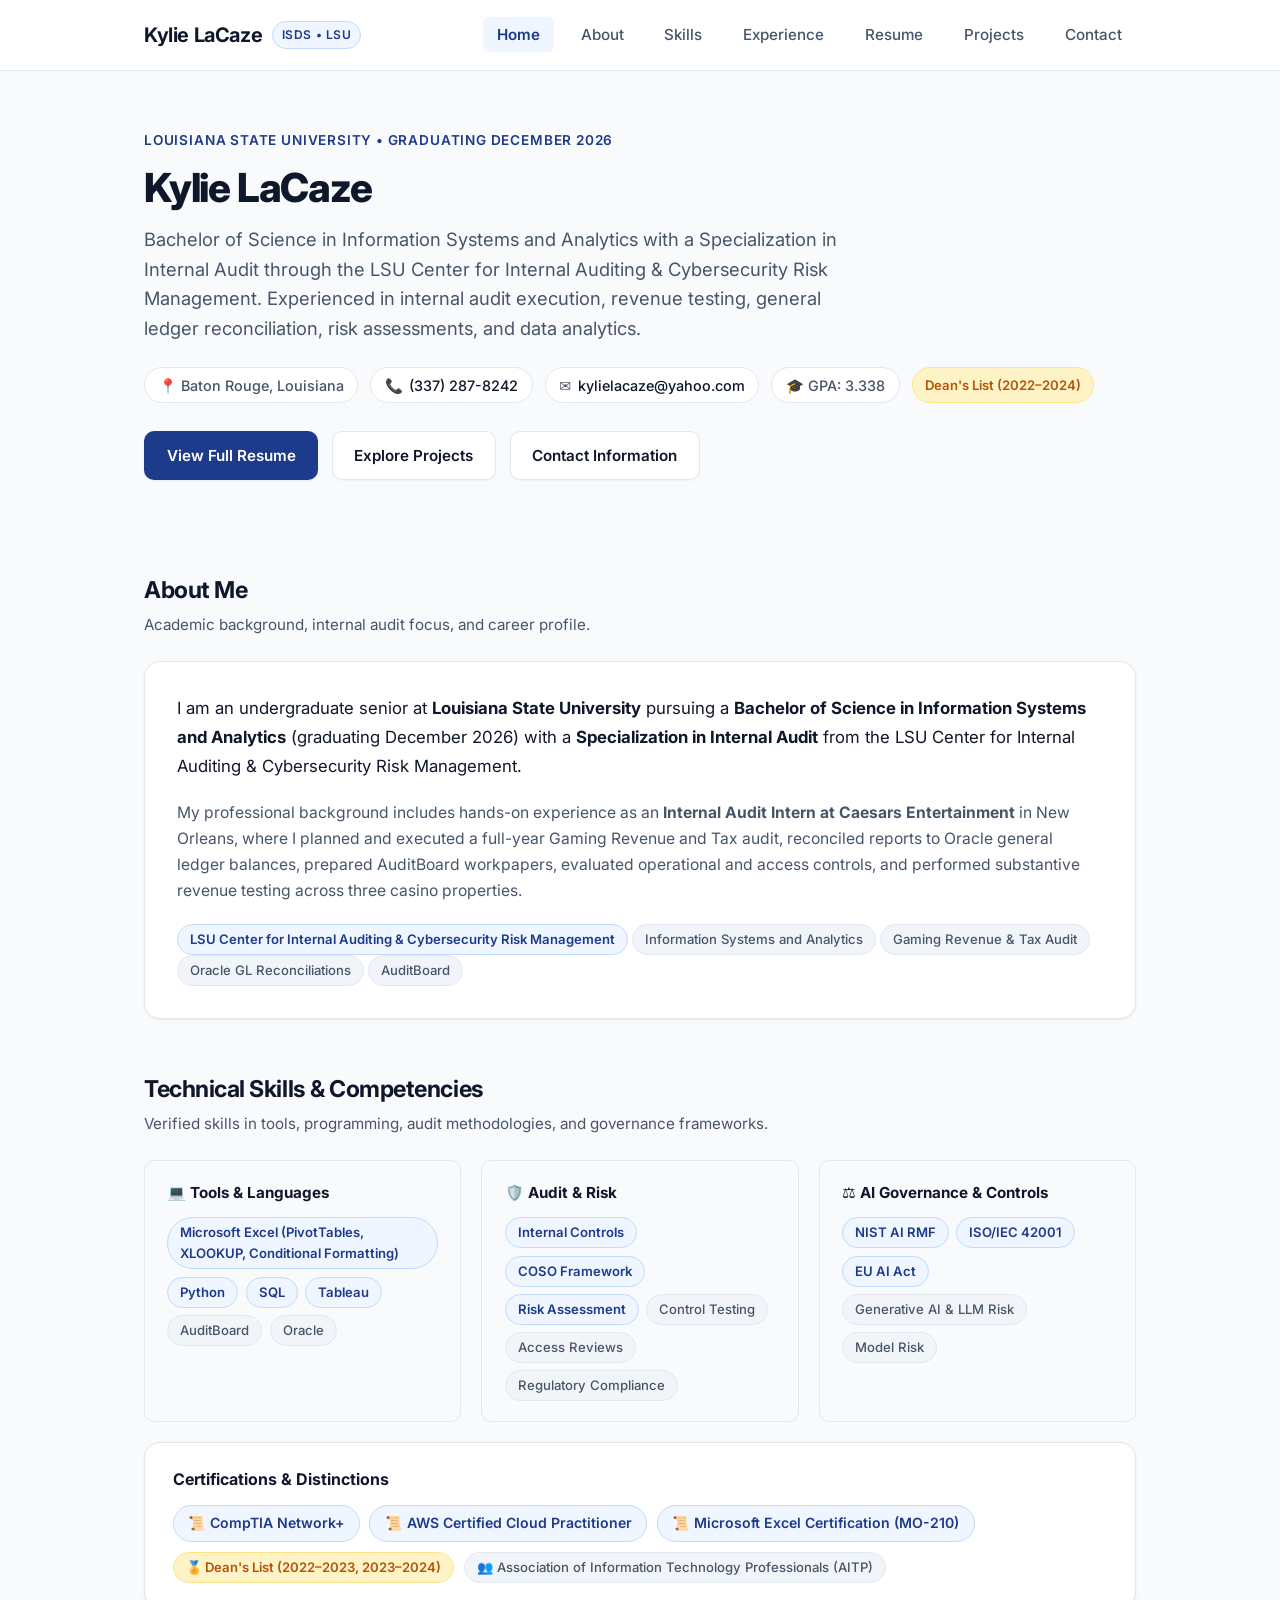
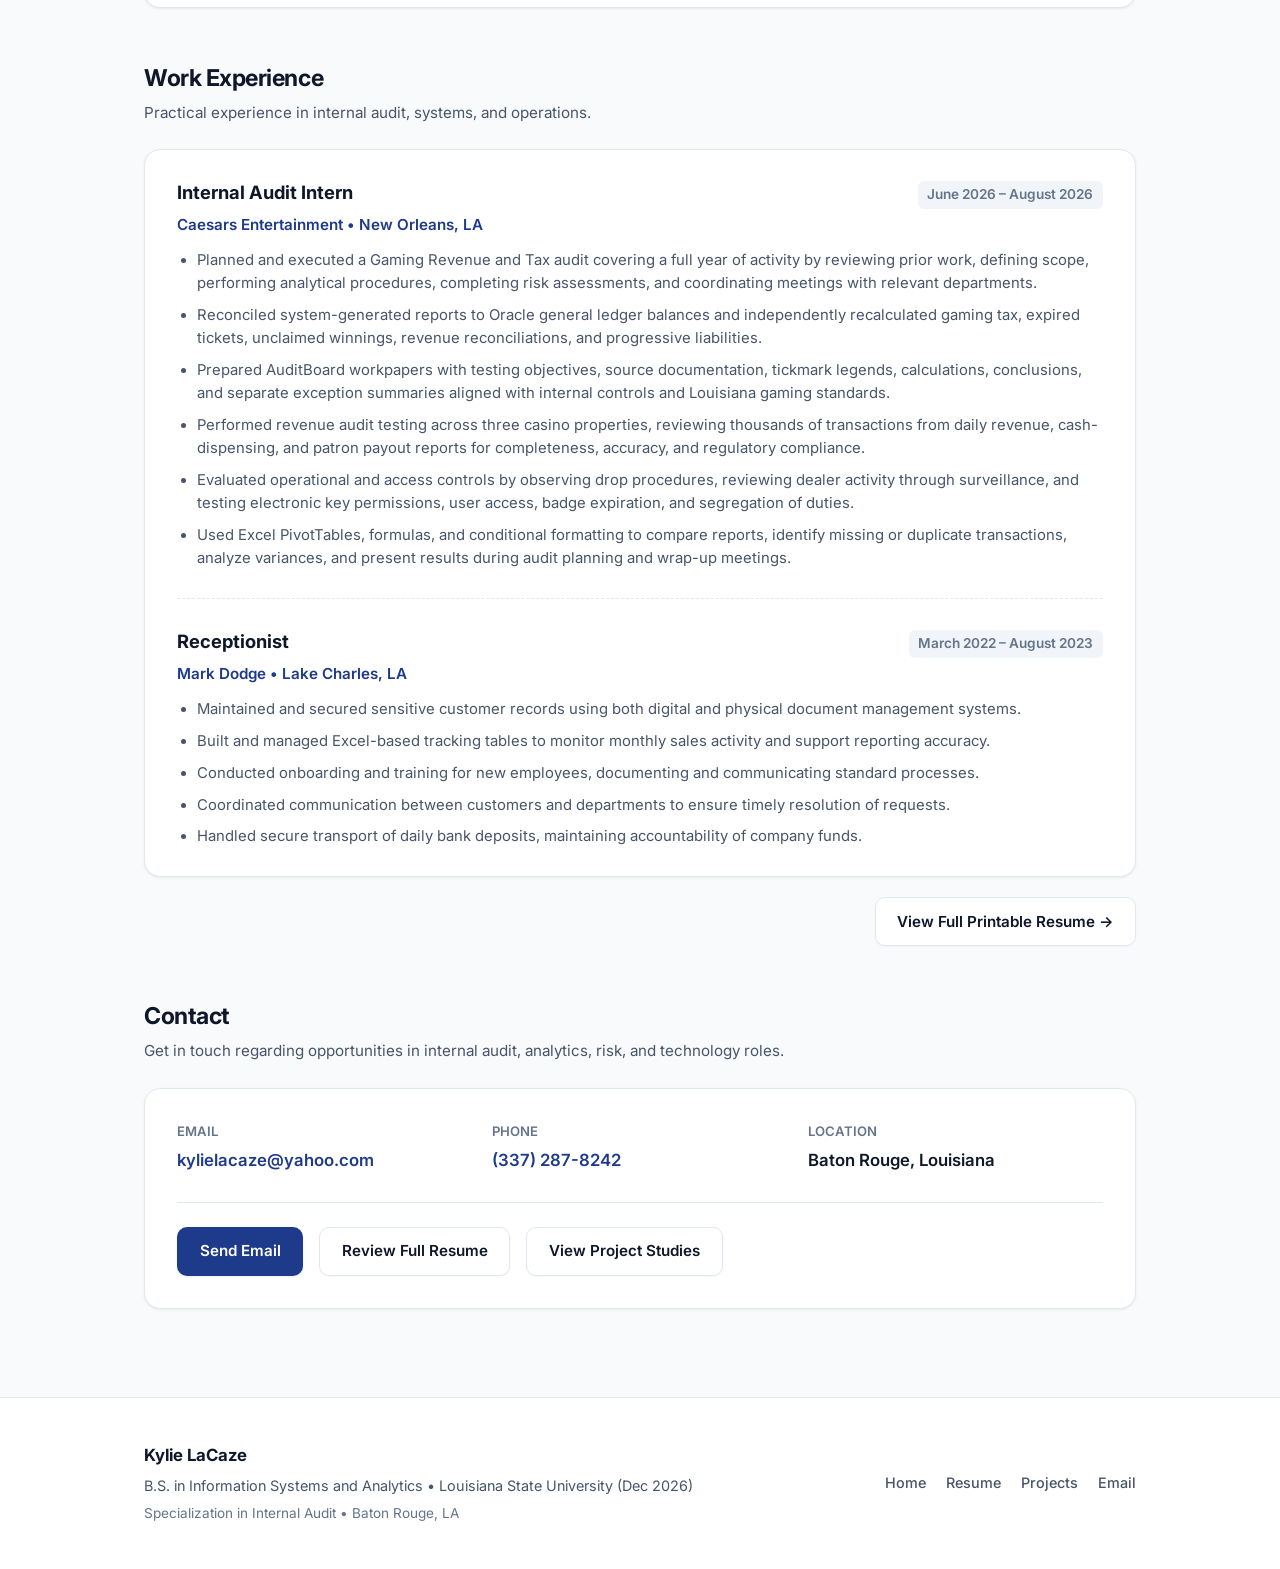
==== index.html @ 1d21b9c4 "Create initial website structure" ====
<!DOCTYPE html>
<html lang="en">
<head>
  <meta charset="UTF-8">
  <meta name="viewport" content="width=device-width, initial-scale=1.0">
  <meta name="description" content="Professional portfolio of Kylie LaCaze, LSU Senior studying Information Systems and Analytics with experience in internal audit, analytics, Excel, and business systems.">
  <title>Kylie LaCaze | Information Systems & Analytics</title>
  
  <!-- Google Fonts: Inter -->
  <link rel="preconnect" href="https://fonts.googleapis.com">
  <link rel="preconnect" href="https://fonts.gstatic.com" crossorigin>
  <link href="https://fonts.googleapis.com/css2?family=Inter:wght@400;500;600;700;800&display=swap" rel="stylesheet">
  
  <!-- Stylesheet -->
  <link rel="stylesheet" href="styles.css">
</head>
<body>

  <!-- Site Navigation -->
  <header class="site-header">
    <div class="container">
      <nav class="site-nav">
        <a href="index.html" class="nav-brand">
          <span>Kylie LaCaze</span>
          <span class="brand-badge">ISDS • LSU</span>
        </a>
        <ul class="nav-links">
          <li><a href="index.html" class="nav-link active">Home</a></li>
          <li><a href="#about" class="nav-link">About</a></li>
          <li><a href="#skills" class="nav-link">Skills</a></li>
          <li><a href="#experience" class="nav-link">Experience</a></li>
          <li><a href="resume.html" class="nav-link">Resume</a></li>
          <li><a href="project.html" class="nav-link">Projects</a></li>
          <li><a href="#contact" class="nav-link">Contact</a></li>
        </ul>
      </nav>
    </div>
  </header>

  <!-- Main Content -->
  <main class="main-content">
    <!-- Hero Section -->
    <section class="hero-section">
      <div class="container">
        <div class="eyebrow-tag">
          <span>Louisiana State University • Graduating December 2026</span>
        </div>
        <h1 class="hero-title">Kylie LaCaze</h1>
        <p class="hero-subtitle">
          Bachelor of Science in Information Systems and Analytics with a Specialization in Internal Audit through the LSU Center for Internal Auditing &amp; Cybersecurity Risk Management. Experienced in internal audit execution, revenue testing, general ledger reconciliation, risk assessments, and data analytics.
        </p>

        <!-- Quick Recruiter Meta Info -->
        <div class="contact-meta-pills">
          <span class="meta-pill">📍 Baton Rouge, Louisiana</span>
          <span class="meta-pill">📞 <a href="tel:3372878242">(337) 287-8242</a></span>
          <span class="meta-pill">✉️ <a href="mailto:kylielacaze@yahoo.com">kylielacaze@yahoo.com</a></span>
          <span class="meta-pill">🎓 GPA: 3.338</span>
          <span class="pill-badge gold">Dean's List (2022–2024)</span>
        </div>

        <div class="btn-group">
          <a href="resume.html" class="btn btn-primary">View Full Resume</a>
          <a href="project.html" class="btn btn-secondary">Explore Projects</a>
          <a href="#contact" class="btn btn-secondary">Contact Information</a>
        </div>
      </div>
    </section>

    <!-- Section 1: About -->
    <section id="about" class="container content-section">
      <div class="section-title-wrap">
        <h2 class="section-title">About Me</h2>
        <p class="section-desc">Academic background, internal audit focus, and career profile.</p>
      </div>

      <div class="card" style="padding: 2rem;">
        <p class="card-body" style="font-size: 1.05rem; line-height: 1.7; color: var(--color-text-main); margin-bottom: 1.25rem;">
          I am an undergraduate senior at <strong>Louisiana State University</strong> pursuing a <strong>Bachelor of Science in Information Systems and Analytics</strong> (graduating December 2026) with a <strong>Specialization in Internal Audit</strong> from the LSU Center for Internal Auditing &amp; Cybersecurity Risk Management.
        </p>
        <p class="card-body" style="font-size: 0.98rem; line-height: 1.65; margin-bottom: 1.25rem;">
          My professional background includes hands-on experience as an <strong>Internal Audit Intern at Caesars Entertainment</strong> in New Orleans, where I planned and executed a full-year Gaming Revenue and Tax audit, reconciled reports to Oracle general ledger balances, prepared AuditBoard workpapers, evaluated operational and access controls, and performed substantive revenue testing across three casino properties.
        </p>
        <div class="tags-row" style="margin-bottom: 0;">
          <span class="pill-badge primary">LSU Center for Internal Auditing &amp; Cybersecurity Risk Management</span>
          <span class="pill-badge">Information Systems and Analytics</span>
          <span class="pill-badge">Gaming Revenue &amp; Tax Audit</span>
          <span class="pill-badge">Oracle GL Reconciliations</span>
          <span class="pill-badge">AuditBoard</span>
        </div>
      </div>
    </section>

    <!-- Section 2: Skills -->
    <section id="skills" class="container content-section">
      <div class="section-title-wrap">
        <h2 class="section-title">Technical Skills &amp; Competencies</h2>
        <p class="section-desc">Verified skills in tools, programming, audit methodologies, and governance frameworks.</p>
      </div>

      <div class="skills-grid">
        <!-- Tools & Languages -->
        <div class="skill-category">
          <div class="skill-category-title">
            <span>💻 Tools &amp; Languages</span>
          </div>
          <div class="skill-tag-list">
            <span class="pill-badge primary">Microsoft Excel (PivotTables, XLOOKUP, Conditional Formatting)</span>
            <span class="pill-badge primary">Python</span>
            <span class="pill-badge primary">SQL</span>
            <span class="pill-badge primary">Tableau</span>
            <span class="pill-badge">AuditBoard</span>
            <span class="pill-badge">Oracle</span>
          </div>
        </div>

        <!-- Audit & Risk -->
        <div class="skill-category">
          <div class="skill-category-title">
            <span>🛡️ Audit &amp; Risk</span>
          </div>
          <div class="skill-tag-list">
            <span class="pill-badge primary">Internal Controls</span>
            <span class="pill-badge primary">COSO Framework</span>
            <span class="pill-badge primary">Risk Assessment</span>
            <span class="pill-badge">Control Testing</span>
            <span class="pill-badge">Access Reviews</span>
            <span class="pill-badge">Regulatory Compliance</span>
          </div>
        </div>

        <!-- AI Governance -->
        <div class="skill-category">
          <div class="skill-category-title">
            <span>⚖️ AI Governance &amp; Controls</span>
          </div>
          <div class="skill-tag-list">
            <span class="pill-badge primary">NIST AI RMF</span>
            <span class="pill-badge primary">ISO/IEC 42001</span>
            <span class="pill-badge primary">EU AI Act</span>
            <span class="pill-badge">Generative AI &amp; LLM Risk</span>
            <span class="pill-badge">Model Risk</span>
          </div>
        </div>
      </div>

      <!-- Certifications & Distinctions Row -->
      <div class="card" style="margin-top: 1.25rem; padding: 1.5rem 1.75rem;">
        <h3 style="font-size: 1rem; font-weight: 700; color: var(--color-text-main); margin-bottom: 0.75rem;">
          Certifications &amp; Distinctions
        </h3>
        <div class="distinction-badge-list">
          <span class="distinction-pill">📜 CompTIA Network+</span>
          <span class="distinction-pill">📜 AWS Certified Cloud Practitioner</span>
          <span class="distinction-pill">📜 Microsoft Excel Certification (MO-210)</span>
          <span class="pill-badge gold">🏅 Dean's List (2022–2023, 2023–2024)</span>
          <span class="pill-badge">👥 Association of Information Technology Professionals (AITP)</span>
        </div>
      </div>
    </section>

    <!-- Section 3: Experience -->
    <section id="experience" class="container content-section">
      <div class="section-title-wrap">
        <h2 class="section-title">Work Experience</h2>
        <p class="section-desc">Practical experience in internal audit, systems, and operations.</p>
      </div>

      <div class="resume-card">
        <!-- Experience 1: Caesars Entertainment -->
        <article class="resume-item">
          <div class="resume-item-header">
            <h3 class="resume-item-title">Internal Audit Intern</h3>
            <span class="resume-item-date">June 2026 – August 2026</span>
          </div>
          <div class="resume-item-subtitle">Caesars Entertainment • New Orleans, LA</div>
          <ul class="resume-bullets">
            <li>Planned and executed a Gaming Revenue and Tax audit covering a full year of activity by reviewing prior work, defining scope, performing analytical procedures, completing risk assessments, and coordinating meetings with relevant departments.</li>
            <li>Reconciled system-generated reports to Oracle general ledger balances and independently recalculated gaming tax, expired tickets, unclaimed winnings, revenue reconciliations, and progressive liabilities.</li>
            <li>Prepared AuditBoard workpapers with testing objectives, source documentation, tickmark legends, calculations, conclusions, and separate exception summaries aligned with internal controls and Louisiana gaming standards.</li>
            <li>Performed revenue audit testing across three casino properties, reviewing thousands of transactions from daily revenue, cash-dispensing, and patron payout reports for completeness, accuracy, and regulatory compliance.</li>
            <li>Evaluated operational and access controls by observing drop procedures, reviewing dealer activity through surveillance, and testing electronic key permissions, user access, badge expiration, and segregation of duties.</li>
            <li>Used Excel PivotTables, formulas, and conditional formatting to compare reports, identify missing or duplicate transactions, analyze variances, and present results during audit planning and wrap-up meetings.</li>
          </ul>
        </article>

        <!-- Experience 2: Mark Dodge -->
        <article class="resume-item">
          <div class="resume-item-header">
            <h3 class="resume-item-title">Receptionist</h3>
            <span class="resume-item-date">March 2022 – August 2023</span>
          </div>
          <div class="resume-item-subtitle">Mark Dodge • Lake Charles, LA</div>
          <ul class="resume-bullets">
            <li>Maintained and secured sensitive customer records using both digital and physical document management systems.</li>
            <li>Built and managed Excel-based tracking tables to monitor monthly sales activity and support reporting accuracy.</li>
            <li>Conducted onboarding and training for new employees, documenting and communicating standard processes.</li>
            <li>Coordinated communication between customers and departments to ensure timely resolution of requests.</li>
            <li>Handled secure transport of daily bank deposits, maintaining accountability of company funds.</li>
          </ul>
        </article>
      </div>

      <div style="margin-top: 1rem; text-align: right;">
        <a href="resume.html" class="btn btn-secondary">View Full Printable Resume &rarr;</a>
      </div>
    </section>

    <!-- Section 4: Contact -->
    <section id="contact" class="container content-section" style="margin-bottom: 2rem;">
      <div class="section-title-wrap">
        <h2 class="section-title">Contact</h2>
        <p class="section-desc">Get in touch regarding opportunities in internal audit, analytics, risk, and technology roles.</p>
      </div>

      <div class="card" style="padding: 2rem;">
        <div class="card-grid-3">
          <div>
            <div style="font-size: 0.82rem; font-weight: 600; text-transform: uppercase; color: var(--color-text-light); margin-bottom: 0.35rem;">Email</div>
            <div style="font-size: 1.05rem; font-weight: 600;">
              <a href="mailto:kylielacaze@yahoo.com">kylielacaze@yahoo.com</a>
            </div>
          </div>
          <div>
            <div style="font-size: 0.82rem; font-weight: 600; text-transform: uppercase; color: var(--color-text-light); margin-bottom: 0.35rem;">Phone</div>
            <div style="font-size: 1.05rem; font-weight: 600;">
              <a href="tel:3372878242">(337) 287-8242</a>
            </div>
          </div>
          <div>
            <div style="font-size: 0.82rem; font-weight: 600; text-transform: uppercase; color: var(--color-text-light); margin-bottom: 0.35rem;">Location</div>
            <div style="font-size: 1.05rem; font-weight: 600; color: var(--color-text-main);">
              Baton Rouge, Louisiana
            </div>
          </div>
        </div>

        <div style="margin-top: 1.75rem; padding-top: 1.5rem; border-top: 1px solid var(--color-border); display: flex; gap: 1rem; flex-wrap: wrap; align-items: center;">
          <a href="mailto:kylielacaze@yahoo.com" class="btn btn-primary">Send Email</a>
          <a href="resume.html" class="btn btn-secondary">Review Full Resume</a>
          <a href="project.html" class="btn btn-secondary">View Project Studies</a>
        </div>
      </div>
    </section>
  </main>

  <!-- Site Footer -->
  <footer class="site-footer">
    <div class="container">
      <div class="footer-content">
        <div class="footer-brand">
          <div class="footer-name">Kylie LaCaze</div>
          <div class="footer-tagline">B.S. in Information Systems and Analytics • Louisiana State University (Dec 2026)</div>
          <div class="footer-tagline" style="font-size: 0.85rem; color: var(--color-text-light);">Specialization in Internal Audit • Baton Rouge, LA</div>
        </div>
        <ul class="footer-links">
          <li><a href="index.html" class="footer-link">Home</a></li>
          <li><a href="resume.html" class="footer-link">Resume</a></li>
          <li><a href="project.html" class="footer-link">Projects</a></li>
          <li><a href="mailto:kylielacaze@yahoo.com" class="footer-link">Email</a></li>
        </ul>
      </div>
    </div>
  </footer>

</body>
</html>
---- styles.css ----
/* ==========================================================================
   Design System & CSS Custom Properties
   Clean, modern, and professional aesthetic for corporate & analytics roles
   ========================================================================== */

:root {
  --font-family: 'Inter', system-ui, -apple-system, BlinkMacSystemFont, 'Segoe UI', Roboto, Oxygen, Ubuntu, Cantarell, sans-serif;
  
  /* Color Palette */
  --color-primary: #1e3a8a;          /* Executive Navy */
  --color-primary-hover: #1d4ed8;    /* Vibrant Blue */
  --color-primary-light: #eff6ff;    /* Light Blue Tint */
  --color-primary-border: #bfdbfe;
  
  --color-accent-gold: #b45309;       /* Subtle LSU Gold Accent */
  --color-accent-gold-bg: #fef3c7;
  --color-accent-gold-border: #fde68a;
  
  --color-text-main: #0f172a;        /* Deep Slate */
  --color-text-muted: #475569;       /* Medium Slate */
  --color-text-light: #64748b;       /* Muted Slate */
  
  --color-bg-page: #f8fafc;          /* Crisp Off-White */
  --color-bg-card: #ffffff;          /* Pure White */
  --color-bg-subtle: #f1f5f9;        /* Soft Gray-Blue */
  --color-border: #e2e8f0;           /* Clean Border */
  --color-border-hover: #cbd5e1;
  
  /* Elevation & Shadows */
  --shadow-xs: 0 1px 2px 0 rgba(15, 23, 42, 0.04);
  --shadow-sm: 0 1px 3px 0 rgba(15, 23, 42, 0.06), 0 1px 2px -1px rgba(15, 23, 42, 0.06);
  --shadow-md: 0 4px 6px -1px rgba(15, 23, 42, 0.07), 0 2px 4px -2px rgba(15, 23, 42, 0.05);
  --shadow-lg: 0 10px 15px -3px rgba(15, 23, 42, 0.08), 0 4px 6px -4px rgba(15, 23, 42, 0.04);

  /* Spacing & Borders */
  --radius-sm: 6px;
  --radius-md: 10px;
  --radius-lg: 16px;
  --radius-pill: 9999px;
  
  --container-max-width: 1040px;
  --transition-default: all 0.2s ease-in-out;
}

/* Base Reset & Typography */
* {
  margin: 0;
  padding: 0;
  box-sizing: border-box;
}

html {
  scroll-behavior: smooth;
}

body {
  font-family: var(--font-family);
  background-color: var(--color-bg-page);
  color: var(--color-text-main);
  line-height: 1.6;
  -webkit-font-smoothing: antialiased;
  display: flex;
  flex-direction: column;
  min-height: 100vh;
}

/* Links */
a {
  color: var(--color-primary);
  text-decoration: none;
  transition: var(--transition-default);
}

a:hover {
  color: var(--color-primary-hover);
}

/* Layout Container */
.container {
  width: 100%;
  max-width: var(--container-max-width);
  margin: 0 auto;
  padding: 0 1.5rem;
}

/* ==========================================================================
   Navigation Bar
   ========================================================================== */
.site-header {
  background-color: rgba(255, 255, 255, 0.95);
  backdrop-filter: blur(8px);
  -webkit-backdrop-filter: blur(8px);
  border-bottom: 1px solid var(--color-border);
  position: sticky;
  top: 0;
  z-index: 100;
}

.site-nav {
  display: flex;
  justify-content: space-between;
  align-items: center;
  height: 70px;
}

.nav-brand {
  font-size: 1.25rem;
  font-weight: 700;
  color: var(--color-text-main);
  letter-spacing: -0.02em;
  display: flex;
  align-items: center;
  gap: 0.6rem;
}

.nav-brand .brand-badge {
  font-size: 0.75rem;
  font-weight: 600;
  color: var(--color-primary);
  background-color: var(--color-primary-light);
  border: 1px solid var(--color-primary-border);
  padding: 0.2rem 0.55rem;
  border-radius: var(--radius-pill);
  text-transform: uppercase;
  letter-spacing: 0.05em;
}

.nav-links {
  display: flex;
  align-items: center;
  list-style: none;
  gap: 0.75rem;
}

.nav-link {
  font-size: 0.95rem;
  font-weight: 500;
  color: var(--color-text-muted);
  padding: 0.5rem 0.9rem;
  border-radius: var(--radius-sm);
  transition: var(--transition-default);
}

.nav-link:hover {
  color: var(--color-text-main);
  background-color: var(--color-bg-subtle);
}

.nav-link.active {
  color: var(--color-primary);
  background-color: var(--color-primary-light);
  font-weight: 600;
}

/* ==========================================================================
   Buttons & Badges
   ========================================================================== */
.btn-group {
  display: flex;
  flex-wrap: wrap;
  gap: 0.85rem;
  align-items: center;
}

.btn {
  display: inline-flex;
  align-items: center;
  justify-content: center;
  font-size: 0.95rem;
  font-weight: 600;
  padding: 0.7rem 1.35rem;
  border-radius: var(--radius-md);
  border: 1px solid transparent;
  cursor: pointer;
  transition: var(--transition-default);
  text-decoration: none;
}

.btn-primary {
  background-color: var(--color-primary);
  color: #ffffff;
  box-shadow: var(--shadow-sm);
}

.btn-primary:hover {
  background-color: var(--color-primary-hover);
  color: #ffffff;
  box-shadow: var(--shadow-md);
  transform: translateY(-1px);
}

.btn-secondary {
  background-color: var(--color-bg-card);
  color: var(--color-text-main);
  border-color: var(--color-border);
  box-shadow: var(--shadow-xs);
}

.btn-secondary:hover {
  background-color: var(--color-bg-subtle);
  border-color: var(--color-border-hover);
  color: var(--color-text-main);
  transform: translateY(-1px);
}

.pill-badge {
  display: inline-flex;
  align-items: center;
  font-size: 0.82rem;
  font-weight: 500;
  padding: 0.25rem 0.75rem;
  border-radius: var(--radius-pill);
  background-color: var(--color-bg-subtle);
  color: var(--color-text-muted);
  border: 1px solid var(--color-border);
}

.pill-badge.primary {
  background-color: var(--color-primary-light);
  color: var(--color-primary);
  border-color: var(--color-primary-border);
  font-weight: 600;
}

.pill-badge.gold {
  background-color: var(--color-accent-gold-bg);
  color: var(--color-accent-gold);
  border-color: var(--color-accent-gold-border);
  font-weight: 600;
}

/* ==========================================================================
   Hero & Page Headers
   ========================================================================== */
.hero-section {
  padding: 3.5rem 0 2.5rem;
}

.page-header {
  padding: 3rem 0 1.75rem;
  border-bottom: 1px solid var(--color-border);
  margin-bottom: 2.25rem;
}

.page-header-content {
  display: flex;
  justify-content: space-between;
  align-items: flex-end;
  flex-wrap: wrap;
  gap: 1.5rem;
}

.eyebrow-tag {
  display: inline-flex;
  align-items: center;
  gap: 0.5rem;
  font-size: 0.85rem;
  font-weight: 600;
  color: var(--color-primary);
  text-transform: uppercase;
  letter-spacing: 0.06em;
  margin-bottom: 0.75rem;
}

.hero-title, .page-title {
  font-size: 2.5rem;
  font-weight: 800;
  color: var(--color-text-main);
  line-height: 1.2;
  letter-spacing: -0.03em;
  margin-bottom: 0.85rem;
}

.hero-subtitle, .page-subtitle {
  font-size: 1.15rem;
  color: var(--color-text-muted);
  max-width: 720px;
  line-height: 1.6;
  margin-bottom: 1.5rem;
}

.contact-meta-pills {
  display: flex;
  flex-wrap: wrap;
  gap: 0.75rem;
  margin-bottom: 1.75rem;
}

.meta-pill {
  display: inline-flex;
  align-items: center;
  gap: 0.4rem;
  font-size: 0.9rem;
  font-weight: 500;
  color: var(--color-text-muted);
  background-color: var(--color-bg-card);
  border: 1px solid var(--color-border);
  padding: 0.35rem 0.85rem;
  border-radius: var(--radius-pill);
}

.meta-pill a {
  color: var(--color-text-main);
}

.meta-pill a:hover {
  color: var(--color-primary);
}

/* ==========================================================================
   Section Blocks & Cards
   ========================================================================== */
.main-content {
  flex: 1;
  padding-bottom: 3.5rem;
}

.content-section {
  margin-top: 3.25rem;
}

.section-title-wrap {
  margin-bottom: 1.5rem;
}

.section-title {
  font-size: 1.45rem;
  font-weight: 700;
  color: var(--color-text-main);
  letter-spacing: -0.02em;
  margin-bottom: 0.25rem;
}

.section-desc {
  font-size: 0.95rem;
  color: var(--color-text-muted);
}

.card-grid-3 {
  display: grid;
  grid-template-columns: repeat(3, 1fr);
  gap: 1.25rem;
}

.card-grid-2 {
  display: grid;
  grid-template-columns: repeat(2, 1fr);
  gap: 1.25rem;
}

.card {
  background-color: var(--color-bg-card);
  border: 1px solid var(--color-border);
  border-radius: var(--radius-lg);
  padding: 1.75rem;
  box-shadow: var(--shadow-sm);
  transition: var(--transition-default);
  display: flex;
  flex-direction: column;
}

.card:hover {
  border-color: var(--color-border-hover);
  box-shadow: var(--shadow-md);
}

.card-icon {
  width: 42px;
  height: 42px;
  border-radius: var(--radius-md);
  background-color: var(--color-primary-light);
  color: var(--color-primary);
  display: flex;
  align-items: center;
  justify-content: center;
  margin-bottom: 1rem;
  font-size: 1.2rem;
}

.card-title {
  font-size: 1.15rem;
  font-weight: 700;
  color: var(--color-text-main);
  margin-bottom: 0.5rem;
  letter-spacing: -0.01em;
}

.card-body {
  font-size: 0.95rem;
  color: var(--color-text-muted);
  line-height: 1.6;
}

/* ==========================================================================
   Experience & Resume Components
   ========================================================================== */
.resume-section {
  margin-bottom: 2.75rem;
}

.resume-card {
  background-color: var(--color-bg-card);
  border: 1px solid var(--color-border);
  border-radius: var(--radius-lg);
  padding: 1.75rem 2rem;
  box-shadow: var(--shadow-sm);
  margin-bottom: 1.25rem;
}

.resume-item {
  position: relative;
  padding-bottom: 1.75rem;
  margin-bottom: 1.75rem;
  border-bottom: 1px dashed var(--color-border);
}

.resume-item:last-child {
  padding-bottom: 0;
  margin-bottom: 0;
  border-bottom: none;
}

.resume-item-header {
  display: flex;
  justify-content: space-between;
  align-items: baseline;
  flex-wrap: wrap;
  gap: 0.5rem;
  margin-bottom: 0.25rem;
}

.resume-item-title {
  font-size: 1.15rem;
  font-weight: 700;
  color: var(--color-text-main);
}

.resume-item-date {
  font-size: 0.85rem;
  font-weight: 600;
  color: var(--color-text-light);
  background-color: var(--color-bg-subtle);
  padding: 0.2rem 0.6rem;
  border-radius: var(--radius-sm);
}

.resume-item-subtitle {
  font-size: 0.95rem;
  font-weight: 600;
  color: var(--color-primary);
  margin-bottom: 0.75rem;
}

.resume-bullets {
  list-style: disc;
  padding-left: 1.25rem;
  color: var(--color-text-muted);
  font-size: 0.93rem;
  display: flex;
  flex-direction: column;
  gap: 0.55rem;
  line-height: 1.55;
}

.resume-bullets li strong {
  color: var(--color-text-main);
}

/* Skills Grid */
.skills-grid {
  display: grid;
  grid-template-columns: repeat(auto-fit, minmax(280px, 1fr));
  gap: 1.25rem;
}

.skill-category {
  background-color: var(--color-bg-page);
  border: 1px solid var(--color-border);
  border-radius: var(--radius-md);
  padding: 1.25rem 1.4rem;
}

.skill-category-title {
  font-size: 0.95rem;
  font-weight: 700;
  color: var(--color-text-main);
  margin-bottom: 0.75rem;
  display: flex;
  align-items: center;
  gap: 0.5rem;
}

.skill-tag-list {
  display: flex;
  flex-wrap: wrap;
  gap: 0.45rem;
}

/* Coursework Grid */
.coursework-grid {
  display: grid;
  grid-template-columns: repeat(auto-fit, minmax(220px, 1fr));
  gap: 0.75rem;
}

.coursework-item {
  background-color: var(--color-bg-page);
  border: 1px solid var(--color-border);
  border-radius: var(--radius-sm);
  padding: 0.75rem 1rem;
  font-size: 0.9rem;
  font-weight: 500;
  color: var(--color-text-main);
}

/* Distinctions & Certifications */
.distinction-badge-list {
  display: flex;
  flex-wrap: wrap;
  gap: 0.6rem;
}

.distinction-pill {
  display: inline-flex;
  align-items: center;
  gap: 0.4rem;
  font-size: 0.88rem;
  font-weight: 600;
  padding: 0.4rem 0.9rem;
  border-radius: var(--radius-pill);
  background-color: var(--color-primary-light);
  color: var(--color-primary);
  border: 1px solid var(--color-primary-border);
}

/* Project Card Specifics */
.project-card {
  display: flex;
  flex-direction: column;
  height: 100%;
}

.project-meta {
  display: flex;
  align-items: center;
  gap: 0.5rem;
  margin-bottom: 0.75rem;
  flex-wrap: wrap;
}

.project-section-block {
  margin-top: 1rem;
}

.project-section-block h4 {
  font-size: 0.82rem;
  text-transform: uppercase;
  letter-spacing: 0.05em;
  color: var(--color-text-light);
  margin-bottom: 0.35rem;
  font-weight: 600;
}

/* ==========================================================================
   Footer
   ========================================================================== */
.site-footer {
  background-color: var(--color-bg-card);
  border-top: 1px solid var(--color-border);
  padding: 2.75rem 0;
  margin-top: auto;
}

.footer-content {
  display: flex;
  justify-content: space-between;
  align-items: center;
  flex-wrap: wrap;
  gap: 1.5rem;
}

.footer-brand {
  display: flex;
  flex-direction: column;
  gap: 0.35rem;
}

.footer-name {
  font-weight: 700;
  color: var(--color-text-main);
  font-size: 1.05rem;
}

.footer-tagline {
  font-size: 0.9rem;
  color: var(--color-text-muted);
}

.footer-links {
  display: flex;
  align-items: center;
  gap: 1.25rem;
  list-style: none;
}

.footer-link {
  font-size: 0.9rem;
  font-weight: 500;
  color: var(--color-text-muted);
}

.footer-link:hover {
  color: var(--color-primary);
}

/* ==========================================================================
   Responsive Media Queries
   ========================================================================== */
@media (max-width: 840px) {
  .hero-title, .page-title {
    font-size: 2rem;
  }
  
  .card-grid-3, .card-grid-2 {
    grid-template-columns: 1fr;
  }

  .page-header-content {
    flex-direction: column;
    align-items: flex-start;
  }

  .footer-content {
    flex-direction: column;
    align-items: flex-start;
  }
}

@media (max-width: 600px) {
  .site-nav {
    flex-direction: column;
    height: auto;
    padding: 1rem 0;
    gap: 0.75rem;
  }

  .hero-section {
    padding: 2rem 0 1.5rem;
  }

  .btn-group {
    flex-direction: column;
    width: 100%;
  }

  .btn {
    width: 100%;
  }
  
  .resume-card {
    padding: 1.25rem;
  }
}
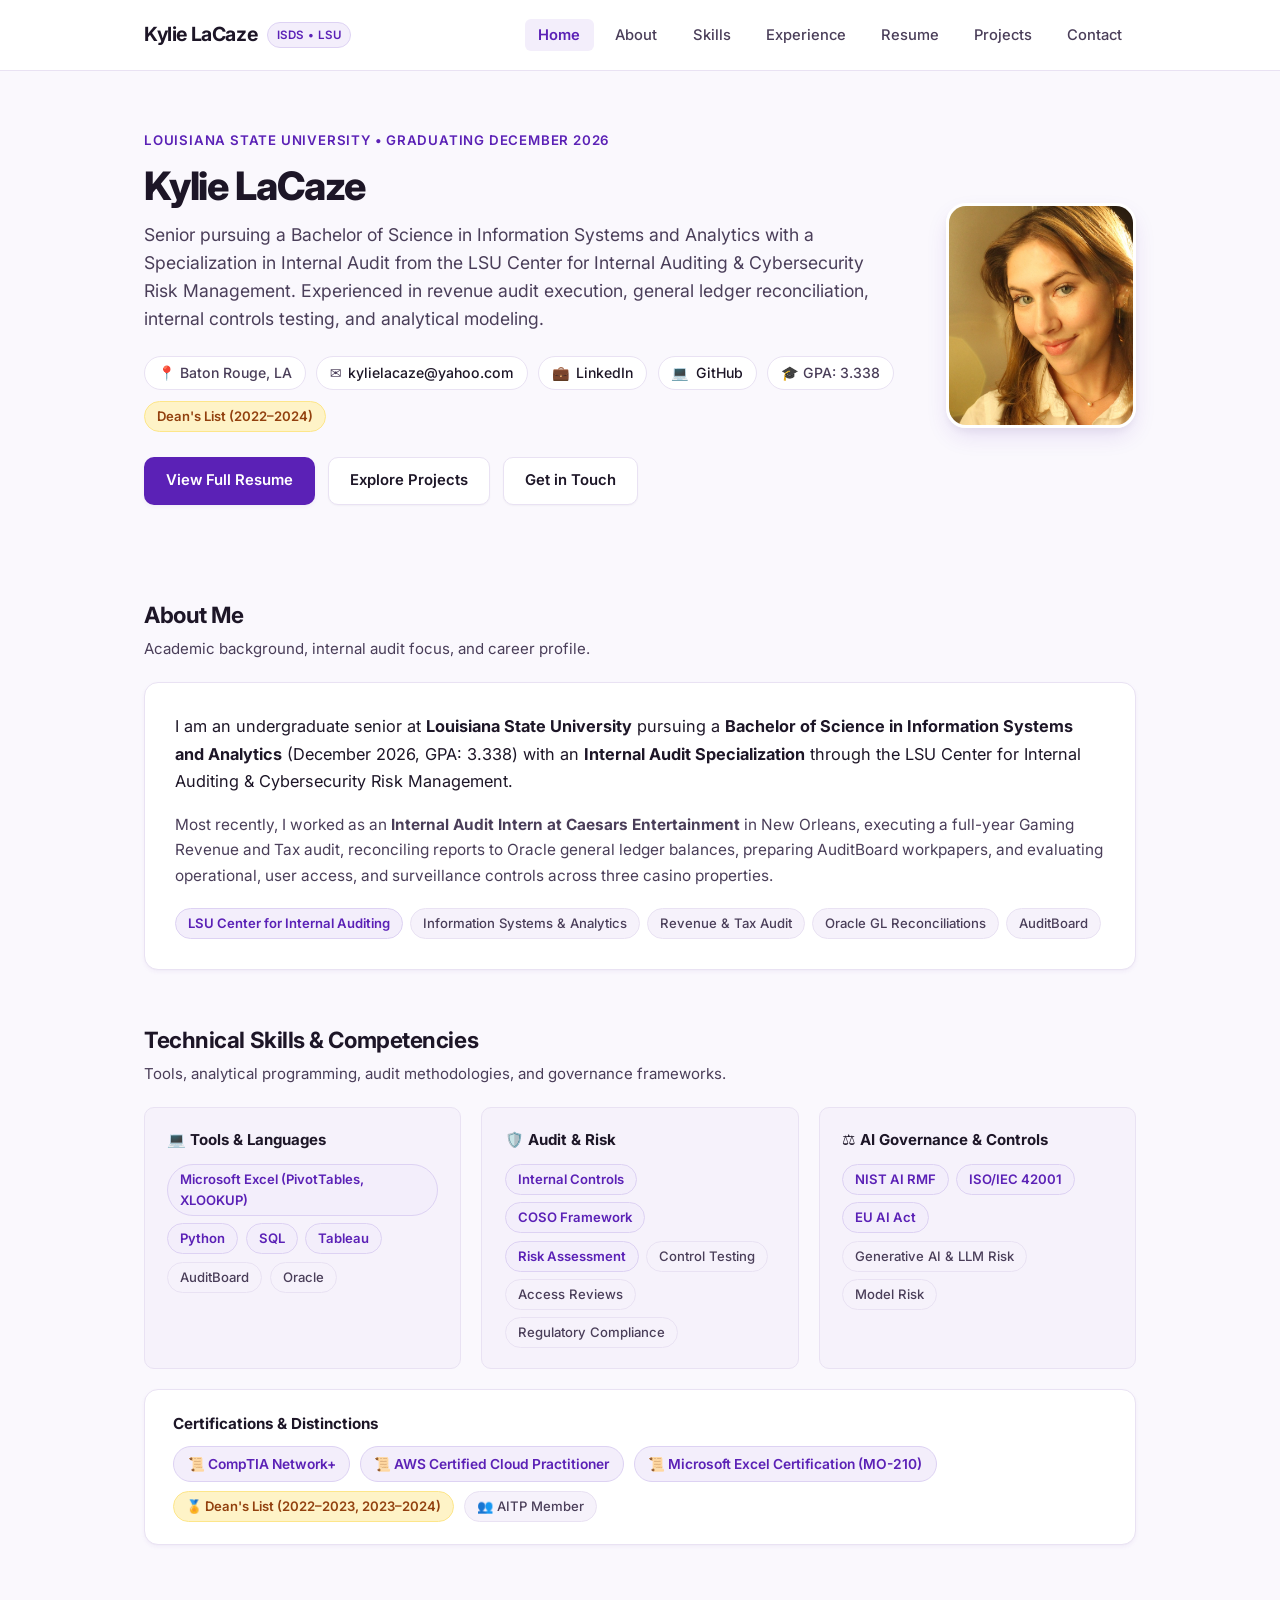
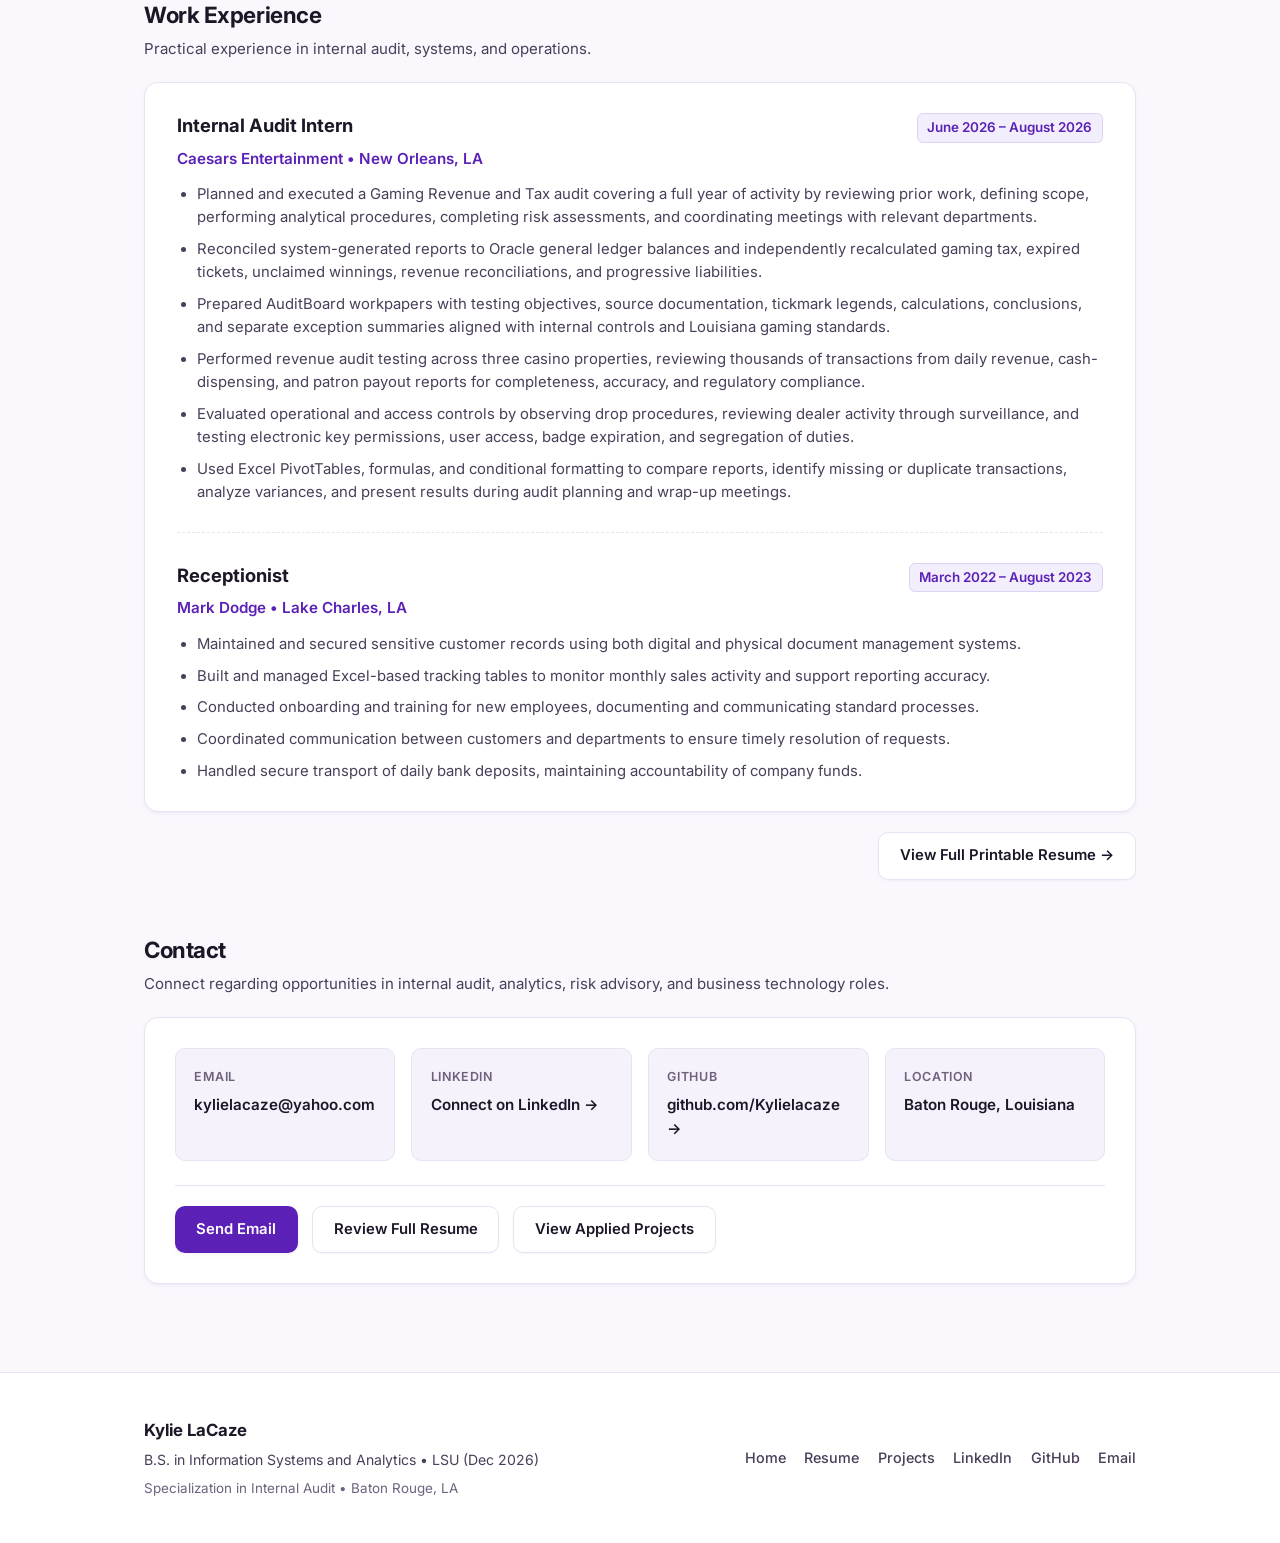
==== commit 5f4d6711: "Polish website with lavender theme, headshot, and recruiter focus" ====
--- a/index.html
+++ b/index.html
@@ -39,30 +39,41 @@
 
   <!-- Main Content -->
   <main class="main-content">
-    <!-- Hero Section -->
+    <!-- Hero Section with Headshot -->
     <section class="hero-section">
       <div class="container">
-        <div class="eyebrow-tag">
-          <span>Louisiana State University • Graduating December 2026</span>
-        </div>
-        <h1 class="hero-title">Kylie LaCaze</h1>
-        <p class="hero-subtitle">
-          Bachelor of Science in Information Systems and Analytics with a Specialization in Internal Audit through the LSU Center for Internal Auditing &amp; Cybersecurity Risk Management. Experienced in internal audit execution, revenue testing, general ledger reconciliation, risk assessments, and data analytics.
-        </p>
-
-        <!-- Quick Recruiter Meta Info -->
-        <div class="contact-meta-pills">
-          <span class="meta-pill">📍 Baton Rouge, Louisiana</span>
-          <span class="meta-pill">📞 <a href="tel:3372878242">(337) 287-8242</a></span>
-          <span class="meta-pill">✉️ <a href="mailto:kylielacaze@yahoo.com">kylielacaze@yahoo.com</a></span>
-          <span class="meta-pill">🎓 GPA: 3.338</span>
-          <span class="pill-badge gold">Dean's List (2022–2024)</span>
-        </div>
-
-        <div class="btn-group">
-          <a href="resume.html" class="btn btn-primary">View Full Resume</a>
-          <a href="project.html" class="btn btn-secondary">Explore Projects</a>
-          <a href="#contact" class="btn btn-secondary">Contact Information</a>
+        <div class="hero-grid">
+          <!-- Text Content -->
+          <div class="hero-content">
+            <div class="eyebrow-tag">
+              <span>Louisiana State University • Graduating December 2026</span>
+            </div>
+            <h1 class="hero-title">Kylie LaCaze</h1>
+            <p class="hero-subtitle">
+              Senior pursuing a Bachelor of Science in Information Systems and Analytics with a Specialization in Internal Audit from the LSU Center for Internal Auditing &amp; Cybersecurity Risk Management. Experienced in revenue audit execution, general ledger reconciliation, internal controls testing, and analytical modeling.
+            </p>
+
+            <!-- Recruiter Meta Info (Phone removed) -->
+            <div class="contact-meta-pills">
+              <span class="meta-pill">📍 Baton Rouge, LA</span>
+              <span class="meta-pill">✉️ <a href="mailto:kylielacaze@yahoo.com">kylielacaze@yahoo.com</a></span>
+              <span class="meta-pill">💼 <a href="https://www.linkedin.com" target="_blank" rel="noopener noreferrer">LinkedIn</a></span>
+              <span class="meta-pill">💻 <a href="https://github.com/Kylielacaze" target="_blank" rel="noopener noreferrer">GitHub</a></span>
+              <span class="meta-pill">🎓 GPA: 3.338</span>
+              <span class="pill-badge gold">Dean's List (2022–2024)</span>
+            </div>
+
+            <div class="btn-group">
+              <a href="resume.html" class="btn btn-primary">View Full Resume</a>
+              <a href="project.html" class="btn btn-secondary">Explore Projects</a>
+              <a href="#contact" class="btn btn-secondary">Get in Touch</a>
+            </div>
+          </div>
+
+          <!-- Headshot Image -->
+          <div class="hero-image-wrap">
+            <img src="kylie-headshot.jpg" alt="Kylie LaCaze Headshot" class="hero-headshot">
+          </div>
         </div>
       </div>
     </section>
@@ -74,17 +85,17 @@
         <p class="section-desc">Academic background, internal audit focus, and career profile.</p>
       </div>
 
-      <div class="card" style="padding: 2rem;">
-        <p class="card-body" style="font-size: 1.05rem; line-height: 1.7; color: var(--color-text-main); margin-bottom: 1.25rem;">
-          I am an undergraduate senior at <strong>Louisiana State University</strong> pursuing a <strong>Bachelor of Science in Information Systems and Analytics</strong> (graduating December 2026) with a <strong>Specialization in Internal Audit</strong> from the LSU Center for Internal Auditing &amp; Cybersecurity Risk Management.
+      <div class="card" style="padding: 1.85rem;">
+        <p class="card-body" style="font-size: 1.02rem; line-height: 1.7; color: var(--color-text-main); margin-bottom: 1rem;">
+          I am an undergraduate senior at <strong>Louisiana State University</strong> pursuing a <strong>Bachelor of Science in Information Systems and Analytics</strong> (December 2026, GPA: 3.338) with an <strong>Internal Audit Specialization</strong> through the LSU Center for Internal Auditing &amp; Cybersecurity Risk Management.
         </p>
-        <p class="card-body" style="font-size: 0.98rem; line-height: 1.65; margin-bottom: 1.25rem;">
-          My professional background includes hands-on experience as an <strong>Internal Audit Intern at Caesars Entertainment</strong> in New Orleans, where I planned and executed a full-year Gaming Revenue and Tax audit, reconciled reports to Oracle general ledger balances, prepared AuditBoard workpapers, evaluated operational and access controls, and performed substantive revenue testing across three casino properties.
+        <p class="card-body" style="font-size: 0.96rem; line-height: 1.65; margin-bottom: 1.25rem;">
+          Most recently, I worked as an <strong>Internal Audit Intern at Caesars Entertainment</strong> in New Orleans, executing a full-year Gaming Revenue and Tax audit, reconciling reports to Oracle general ledger balances, preparing AuditBoard workpapers, and evaluating operational, user access, and surveillance controls across three casino properties.
         </p>
-        <div class="tags-row" style="margin-bottom: 0;">
-          <span class="pill-badge primary">LSU Center for Internal Auditing &amp; Cybersecurity Risk Management</span>
-          <span class="pill-badge">Information Systems and Analytics</span>
-          <span class="pill-badge">Gaming Revenue &amp; Tax Audit</span>
+        <div class="tags-row">
+          <span class="pill-badge primary">LSU Center for Internal Auditing</span>
+          <span class="pill-badge">Information Systems &amp; Analytics</span>
+          <span class="pill-badge">Revenue &amp; Tax Audit</span>
           <span class="pill-badge">Oracle GL Reconciliations</span>
           <span class="pill-badge">AuditBoard</span>
         </div>
@@ -95,7 +106,7 @@
     <section id="skills" class="container content-section">
       <div class="section-title-wrap">
         <h2 class="section-title">Technical Skills &amp; Competencies</h2>
-        <p class="section-desc">Verified skills in tools, programming, audit methodologies, and governance frameworks.</p>
+        <p class="section-desc">Tools, analytical programming, audit methodologies, and governance frameworks.</p>
       </div>
 
       <div class="skills-grid">
@@ -105,7 +116,7 @@
             <span>💻 Tools &amp; Languages</span>
           </div>
           <div class="skill-tag-list">
-            <span class="pill-badge primary">Microsoft Excel (PivotTables, XLOOKUP, Conditional Formatting)</span>
+            <span class="pill-badge primary">Microsoft Excel (PivotTables, XLOOKUP)</span>
             <span class="pill-badge primary">Python</span>
             <span class="pill-badge primary">SQL</span>
             <span class="pill-badge primary">Tableau</span>
@@ -145,8 +156,8 @@
       </div>
 
       <!-- Certifications & Distinctions Row -->
-      <div class="card" style="margin-top: 1.25rem; padding: 1.5rem 1.75rem;">
-        <h3 style="font-size: 1rem; font-weight: 700; color: var(--color-text-main); margin-bottom: 0.75rem;">
+      <div class="card" style="margin-top: 1.25rem; padding: 1.35rem 1.75rem;">
+        <h3 style="font-size: 0.95rem; font-weight: 700; color: var(--color-text-main); margin-bottom: 0.65rem;">
           Certifications &amp; Distinctions
         </h3>
         <div class="distinction-badge-list">
@@ -154,7 +165,7 @@
           <span class="distinction-pill">📜 AWS Certified Cloud Practitioner</span>
           <span class="distinction-pill">📜 Microsoft Excel Certification (MO-210)</span>
           <span class="pill-badge gold">🏅 Dean's List (2022–2023, 2023–2024)</span>
-          <span class="pill-badge">👥 Association of Information Technology Professionals (AITP)</span>
+          <span class="pill-badge">👥 AITP Member</span>
         </div>
       </div>
     </section>
@@ -167,7 +178,7 @@
       </div>
 
       <div class="resume-card">
-        <!-- Experience 1: Caesars Entertainment -->
+        <!-- Caesars Entertainment -->
         <article class="resume-item">
           <div class="resume-item-header">
             <h3 class="resume-item-title">Internal Audit Intern</h3>
@@ -184,7 +195,7 @@
           </ul>
         </article>
 
-        <!-- Experience 2: Mark Dodge -->
+        <!-- Mark Dodge -->
         <article class="resume-item">
           <div class="resume-item-header">
             <h3 class="resume-item-title">Receptionist</h3>
@@ -206,39 +217,49 @@
       </div>
     </section>
 
-    <!-- Section 4: Contact -->
+    <!-- Section 4: Contact (Phone removed, LinkedIn & GitHub prominent) -->
     <section id="contact" class="container content-section" style="margin-bottom: 2rem;">
       <div class="section-title-wrap">
         <h2 class="section-title">Contact</h2>
-        <p class="section-desc">Get in touch regarding opportunities in internal audit, analytics, risk, and technology roles.</p>
-      </div>
-
-      <div class="card" style="padding: 2rem;">
-        <div class="card-grid-3">
-          <div>
-            <div style="font-size: 0.82rem; font-weight: 600; text-transform: uppercase; color: var(--color-text-light); margin-bottom: 0.35rem;">Email</div>
-            <div style="font-size: 1.05rem; font-weight: 600;">
+        <p class="section-desc">Connect regarding opportunities in internal audit, analytics, risk advisory, and business technology roles.</p>
+      </div>
+
+      <div class="card" style="padding: 1.85rem;">
+        <div class="contact-cards-grid">
+          <!-- Email -->
+          <div class="contact-card-box">
+            <div class="box-label">Email</div>
+            <div class="box-value">
               <a href="mailto:kylielacaze@yahoo.com">kylielacaze@yahoo.com</a>
             </div>
           </div>
-          <div>
-            <div style="font-size: 0.82rem; font-weight: 600; text-transform: uppercase; color: var(--color-text-light); margin-bottom: 0.35rem;">Phone</div>
-            <div style="font-size: 1.05rem; font-weight: 600;">
-              <a href="tel:3372878242">(337) 287-8242</a>
-            </div>
-          </div>
-          <div>
-            <div style="font-size: 0.82rem; font-weight: 600; text-transform: uppercase; color: var(--color-text-light); margin-bottom: 0.35rem;">Location</div>
-            <div style="font-size: 1.05rem; font-weight: 600; color: var(--color-text-main);">
+          <!-- LinkedIn -->
+          <div class="contact-card-box">
+            <div class="box-label">LinkedIn</div>
+            <div class="box-value">
+              <a href="https://www.linkedin.com" target="_blank" rel="noopener noreferrer">Connect on LinkedIn &rarr;</a>
+            </div>
+          </div>
+          <!-- GitHub -->
+          <div class="contact-card-box">
+            <div class="box-label">GitHub</div>
+            <div class="box-value">
+              <a href="https://github.com/Kylielacaze" target="_blank" rel="noopener noreferrer">github.com/Kylielacaze &rarr;</a>
+            </div>
+          </div>
+          <!-- Location -->
+          <div class="contact-card-box">
+            <div class="box-label">Location</div>
+            <div class="box-value" style="color: var(--color-text-main);">
               Baton Rouge, Louisiana
             </div>
           </div>
         </div>
 
-        <div style="margin-top: 1.75rem; padding-top: 1.5rem; border-top: 1px solid var(--color-border); display: flex; gap: 1rem; flex-wrap: wrap; align-items: center;">
+        <div style="padding-top: 1.25rem; border-top: 1px solid var(--color-border); display: flex; gap: 0.85rem; flex-wrap: wrap; align-items: center;">
           <a href="mailto:kylielacaze@yahoo.com" class="btn btn-primary">Send Email</a>
           <a href="resume.html" class="btn btn-secondary">Review Full Resume</a>
-          <a href="project.html" class="btn btn-secondary">View Project Studies</a>
+          <a href="project.html" class="btn btn-secondary">View Applied Projects</a>
         </div>
       </div>
     </section>
@@ -250,13 +271,15 @@
       <div class="footer-content">
         <div class="footer-brand">
           <div class="footer-name">Kylie LaCaze</div>
-          <div class="footer-tagline">B.S. in Information Systems and Analytics • Louisiana State University (Dec 2026)</div>
-          <div class="footer-tagline" style="font-size: 0.85rem; color: var(--color-text-light);">Specialization in Internal Audit • Baton Rouge, LA</div>
+          <div class="footer-tagline">B.S. in Information Systems and Analytics • LSU (Dec 2026)</div>
+          <div class="footer-tagline" style="font-size: 0.84rem; color: var(--color-text-light);">Specialization in Internal Audit • Baton Rouge, LA</div>
         </div>
         <ul class="footer-links">
           <li><a href="index.html" class="footer-link">Home</a></li>
           <li><a href="resume.html" class="footer-link">Resume</a></li>
           <li><a href="project.html" class="footer-link">Projects</a></li>
+          <li><a href="https://www.linkedin.com" target="_blank" rel="noopener noreferrer" class="footer-link">LinkedIn</a></li>
+          <li><a href="https://github.com/Kylielacaze" target="_blank" rel="noopener noreferrer" class="footer-link">GitHub</a></li>
           <li><a href="mailto:kylielacaze@yahoo.com" class="footer-link">Email</a></li>
         </ul>
       </div>
--- a/styles.css
+++ b/styles.css
@@ -1,41 +1,41 @@
 /* ==========================================================================
    Design System & CSS Custom Properties
-   Clean, modern, and professional aesthetic for corporate & analytics roles
+   Soft Lavender, Deep Purple, and Crisp Neutral Corporate Aesthetic
    ========================================================================== */
 
 :root {
   --font-family: 'Inter', system-ui, -apple-system, BlinkMacSystemFont, 'Segoe UI', Roboto, Oxygen, Ubuntu, Cantarell, sans-serif;
   
-  /* Color Palette */
-  --color-primary: #1e3a8a;          /* Executive Navy */
-  --color-primary-hover: #1d4ed8;    /* Vibrant Blue */
-  --color-primary-light: #eff6ff;    /* Light Blue Tint */
-  --color-primary-border: #bfdbfe;
+  /* Color Palette - Soft Lavender & Deep Purple */
+  --color-primary: #5b21b6;          /* Deep Royal Violet */
+  --color-primary-hover: #4c1d95;    /* Deep Plum Violet */
+  --color-primary-light: #f3eefb;    /* Light Lavender Tint */
+  --color-primary-border: #ddd2f3;   /* Soft Lavender Border */
   
-  --color-accent-gold: #b45309;       /* Subtle LSU Gold Accent */
+  --color-accent-gold: #92400e;       /* Subtle Gold Accent for Honors */
   --color-accent-gold-bg: #fef3c7;
   --color-accent-gold-border: #fde68a;
   
-  --color-text-main: #0f172a;        /* Deep Slate */
-  --color-text-muted: #475569;       /* Medium Slate */
-  --color-text-light: #64748b;       /* Muted Slate */
+  --color-text-main: #1d1627;        /* Deep Purple Charcoal - high contrast */
+  --color-text-muted: #4a3e59;       /* Muted Plum Slate */
+  --color-text-light: #6e617e;       /* Soft Plum Gray */
   
-  --color-bg-page: #f8fafc;          /* Crisp Off-White */
+  --color-bg-page: #faf8fd;          /* Crisp Off-White with faint lavender warmth */
   --color-bg-card: #ffffff;          /* Pure White */
-  --color-bg-subtle: #f1f5f9;        /* Soft Gray-Blue */
-  --color-border: #e2e8f0;           /* Clean Border */
-  --color-border-hover: #cbd5e1;
+  --color-bg-subtle: #f6f2fb;        /* Soft Lavender Subsurface */
+  --color-border: #e9e2f3;           /* Clean Lavender Border */
+  --color-border-hover: #d7c9e8;     /* Hover Lavender Border */
   
-  /* Elevation & Shadows */
-  --shadow-xs: 0 1px 2px 0 rgba(15, 23, 42, 0.04);
-  --shadow-sm: 0 1px 3px 0 rgba(15, 23, 42, 0.06), 0 1px 2px -1px rgba(15, 23, 42, 0.06);
-  --shadow-md: 0 4px 6px -1px rgba(15, 23, 42, 0.07), 0 2px 4px -2px rgba(15, 23, 42, 0.05);
-  --shadow-lg: 0 10px 15px -3px rgba(15, 23, 42, 0.08), 0 4px 6px -4px rgba(15, 23, 42, 0.04);
+  /* Elevation & Shadows with soft purple undertones */
+  --shadow-xs: 0 1px 2px 0 rgba(29, 22, 39, 0.04);
+  --shadow-sm: 0 2px 4px 0 rgba(91, 33, 182, 0.05), 0 1px 2px -1px rgba(29, 22, 39, 0.04);
+  --shadow-md: 0 4px 10px -2px rgba(91, 33, 182, 0.08), 0 2px 4px -2px rgba(29, 22, 39, 0.04);
+  --shadow-lg: 0 12px 24px -4px rgba(91, 33, 182, 0.1), 0 4px 6px -4px rgba(29, 22, 39, 0.04);
 
   /* Spacing & Borders */
   --radius-sm: 6px;
   --radius-md: 10px;
-  --radius-lg: 16px;
+  --radius-lg: 14px;
   --radius-pill: 9999px;
   
   --container-max-width: 1040px;
@@ -87,9 +87,9 @@
    Navigation Bar
    ========================================================================== */
 .site-header {
-  background-color: rgba(255, 255, 255, 0.95);
-  backdrop-filter: blur(8px);
-  -webkit-backdrop-filter: blur(8px);
+  background-color: rgba(255, 255, 255, 0.94);
+  backdrop-filter: blur(10px);
+  -webkit-backdrop-filter: blur(10px);
   border-bottom: 1px solid var(--color-border);
   position: sticky;
   top: 0;
@@ -104,7 +104,7 @@
 }
 
 .nav-brand {
-  font-size: 1.25rem;
+  font-size: 1.22rem;
   font-weight: 700;
   color: var(--color-text-main);
   letter-spacing: -0.02em;
@@ -114,7 +114,7 @@
 }
 
 .nav-brand .brand-badge {
-  font-size: 0.75rem;
+  font-size: 0.72rem;
   font-weight: 600;
   color: var(--color-primary);
   background-color: var(--color-primary-light);
@@ -129,20 +129,20 @@
   display: flex;
   align-items: center;
   list-style: none;
-  gap: 0.75rem;
+  gap: 0.5rem;
 }
 
 .nav-link {
-  font-size: 0.95rem;
+  font-size: 0.92rem;
   font-weight: 500;
   color: var(--color-text-muted);
-  padding: 0.5rem 0.9rem;
+  padding: 0.45rem 0.85rem;
   border-radius: var(--radius-sm);
   transition: var(--transition-default);
 }
 
 .nav-link:hover {
-  color: var(--color-text-main);
+  color: var(--color-primary);
   background-color: var(--color-bg-subtle);
 }
 
@@ -166,9 +166,9 @@
   display: inline-flex;
   align-items: center;
   justify-content: center;
-  font-size: 0.95rem;
-  font-weight: 600;
-  padding: 0.7rem 1.35rem;
+  font-size: 0.93rem;
+  font-weight: 600;
+  padding: 0.68rem 1.3rem;
   border-radius: var(--radius-md);
   border: 1px solid transparent;
   cursor: pointer;
@@ -199,7 +199,7 @@
 .btn-secondary:hover {
   background-color: var(--color-bg-subtle);
   border-color: var(--color-border-hover);
-  color: var(--color-text-main);
+  color: var(--color-primary);
   transform: translateY(-1px);
 }
 
@@ -230,12 +230,104 @@
 }
 
 /* ==========================================================================
-   Hero & Page Headers
+   Hero & Headshot Integration
    ========================================================================== */
 .hero-section {
   padding: 3.5rem 0 2.5rem;
 }
 
+.hero-grid {
+  display: flex;
+  align-items: center;
+  justify-content: space-between;
+  gap: 3rem;
+}
+
+.hero-content {
+  flex: 1;
+  min-width: 0;
+}
+
+.hero-image-wrap {
+  flex-shrink: 0;
+  display: flex;
+  justify-content: center;
+  align-items: center;
+}
+
+.hero-headshot {
+  width: 190px;
+  height: 225px;
+  object-fit: cover;
+  border-radius: 20px;
+  border: 3px solid #ffffff;
+  box-shadow: 0 10px 25px -4px rgba(91, 33, 182, 0.14), 0 4px 8px -2px rgba(29, 22, 39, 0.06);
+  transition: transform 0.25s ease, box-shadow 0.25s ease;
+}
+
+.hero-headshot:hover {
+  transform: translateY(-2px);
+  box-shadow: 0 14px 28px -4px rgba(91, 33, 182, 0.18), 0 6px 12px -2px rgba(29, 22, 39, 0.08);
+}
+
+.eyebrow-tag {
+  display: inline-flex;
+  align-items: center;
+  gap: 0.4rem;
+  font-size: 0.83rem;
+  font-weight: 600;
+  color: var(--color-primary);
+  text-transform: uppercase;
+  letter-spacing: 0.06em;
+  margin-bottom: 0.65rem;
+}
+
+.hero-title, .page-title {
+  font-size: 2.45rem;
+  font-weight: 800;
+  color: var(--color-text-main);
+  line-height: 1.2;
+  letter-spacing: -0.03em;
+  margin-bottom: 0.75rem;
+}
+
+.hero-subtitle, .page-subtitle {
+  font-size: 1.1rem;
+  color: var(--color-text-muted);
+  line-height: 1.6;
+  margin-bottom: 1.4rem;
+}
+
+.contact-meta-pills {
+  display: flex;
+  flex-wrap: wrap;
+  gap: 0.65rem;
+  margin-bottom: 1.6rem;
+}
+
+.meta-pill {
+  display: inline-flex;
+  align-items: center;
+  gap: 0.4rem;
+  font-size: 0.88rem;
+  font-weight: 500;
+  color: var(--color-text-muted);
+  background-color: var(--color-bg-card);
+  border: 1px solid var(--color-border);
+  padding: 0.32rem 0.8rem;
+  border-radius: var(--radius-pill);
+  transition: var(--transition-default);
+}
+
+.meta-pill a {
+  color: var(--color-text-main);
+}
+
+.meta-pill a:hover {
+  color: var(--color-primary);
+}
+
+/* Page Header (Subpages) */
 .page-header {
   padding: 3rem 0 1.75rem;
   border-bottom: 1px solid var(--color-border);
@@ -250,63 +342,6 @@
   gap: 1.5rem;
 }
 
-.eyebrow-tag {
-  display: inline-flex;
-  align-items: center;
-  gap: 0.5rem;
-  font-size: 0.85rem;
-  font-weight: 600;
-  color: var(--color-primary);
-  text-transform: uppercase;
-  letter-spacing: 0.06em;
-  margin-bottom: 0.75rem;
-}
-
-.hero-title, .page-title {
-  font-size: 2.5rem;
-  font-weight: 800;
-  color: var(--color-text-main);
-  line-height: 1.2;
-  letter-spacing: -0.03em;
-  margin-bottom: 0.85rem;
-}
-
-.hero-subtitle, .page-subtitle {
-  font-size: 1.15rem;
-  color: var(--color-text-muted);
-  max-width: 720px;
-  line-height: 1.6;
-  margin-bottom: 1.5rem;
-}
-
-.contact-meta-pills {
-  display: flex;
-  flex-wrap: wrap;
-  gap: 0.75rem;
-  margin-bottom: 1.75rem;
-}
-
-.meta-pill {
-  display: inline-flex;
-  align-items: center;
-  gap: 0.4rem;
-  font-size: 0.9rem;
-  font-weight: 500;
-  color: var(--color-text-muted);
-  background-color: var(--color-bg-card);
-  border: 1px solid var(--color-border);
-  padding: 0.35rem 0.85rem;
-  border-radius: var(--radius-pill);
-}
-
-.meta-pill a {
-  color: var(--color-text-main);
-}
-
-.meta-pill a:hover {
-  color: var(--color-primary);
-}
-
 /* ==========================================================================
    Section Blocks & Cards
    ========================================================================== */
@@ -320,11 +355,11 @@
 }
 
 .section-title-wrap {
-  margin-bottom: 1.5rem;
+  margin-bottom: 1.35rem;
 }
 
 .section-title {
-  font-size: 1.45rem;
+  font-size: 1.4rem;
   font-weight: 700;
   color: var(--color-text-main);
   letter-spacing: -0.02em;
@@ -332,7 +367,7 @@
 }
 
 .section-desc {
-  font-size: 0.95rem;
+  font-size: 0.94rem;
   color: var(--color-text-muted);
 }
 
@@ -352,7 +387,7 @@
   background-color: var(--color-bg-card);
   border: 1px solid var(--color-border);
   border-radius: var(--radius-lg);
-  padding: 1.75rem;
+  padding: 1.65rem;
   box-shadow: var(--shadow-sm);
   transition: var(--transition-default);
   display: flex;
@@ -362,11 +397,12 @@
 .card:hover {
   border-color: var(--color-border-hover);
   box-shadow: var(--shadow-md);
+  transform: translateY(-2px);
 }
 
 .card-icon {
-  width: 42px;
-  height: 42px;
+  width: 40px;
+  height: 40px;
   border-radius: var(--radius-md);
   background-color: var(--color-primary-light);
   color: var(--color-primary);
@@ -378,15 +414,15 @@
 }
 
 .card-title {
-  font-size: 1.15rem;
+  font-size: 1.12rem;
   font-weight: 700;
   color: var(--color-text-main);
-  margin-bottom: 0.5rem;
+  margin-bottom: 0.45rem;
   letter-spacing: -0.01em;
 }
 
 .card-body {
-  font-size: 0.95rem;
+  font-size: 0.94rem;
   color: var(--color-text-muted);
   line-height: 1.6;
 }
@@ -395,7 +431,7 @@
    Experience & Resume Components
    ========================================================================== */
 .resume-section {
-  margin-bottom: 2.75rem;
+  margin-bottom: 2.5rem;
 }
 
 .resume-card {
@@ -436,12 +472,13 @@
 }
 
 .resume-item-date {
-  font-size: 0.85rem;
-  font-weight: 600;
-  color: var(--color-text-light);
-  background-color: var(--color-bg-subtle);
+  font-size: 0.84rem;
+  font-weight: 600;
+  color: var(--color-primary);
+  background-color: var(--color-primary-light);
   padding: 0.2rem 0.6rem;
   border-radius: var(--radius-sm);
+  border: 1px solid var(--color-primary-border);
 }
 
 .resume-item-subtitle {
@@ -474,14 +511,14 @@
 }
 
 .skill-category {
-  background-color: var(--color-bg-page);
+  background-color: var(--color-bg-subtle);
   border: 1px solid var(--color-border);
   border-radius: var(--radius-md);
   padding: 1.25rem 1.4rem;
 }
 
 .skill-category-title {
-  font-size: 0.95rem;
+  font-size: 0.94rem;
   font-weight: 700;
   color: var(--color-text-main);
   margin-bottom: 0.75rem;
@@ -504,7 +541,7 @@
 }
 
 .coursework-item {
-  background-color: var(--color-bg-page);
+  background-color: var(--color-bg-subtle);
   border: 1px solid var(--color-border);
   border-radius: var(--radius-sm);
   padding: 0.75rem 1rem;
@@ -524,16 +561,18 @@
   display: inline-flex;
   align-items: center;
   gap: 0.4rem;
-  font-size: 0.88rem;
-  font-weight: 600;
-  padding: 0.4rem 0.9rem;
+  font-size: 0.86rem;
+  font-weight: 600;
+  padding: 0.35rem 0.85rem;
   border-radius: var(--radius-pill);
   background-color: var(--color-primary-light);
   color: var(--color-primary);
   border: 1px solid var(--color-primary-border);
 }
 
-/* Project Card Specifics */
+/* ==========================================================================
+   Project Specific Components
+   ========================================================================== */
 .project-card {
   display: flex;
   flex-direction: column;
@@ -553,12 +592,62 @@
 }
 
 .project-section-block h4 {
-  font-size: 0.82rem;
+  font-size: 0.8rem;
   text-transform: uppercase;
   letter-spacing: 0.05em;
   color: var(--color-text-light);
   margin-bottom: 0.35rem;
   font-weight: 600;
+}
+
+.tags-row {
+  display: flex;
+  flex-wrap: wrap;
+  gap: 0.45rem;
+}
+
+/* Contact Cards Grid */
+.contact-cards-grid {
+  display: grid;
+  grid-template-columns: repeat(4, 1fr);
+  gap: 1rem;
+  margin-bottom: 1.5rem;
+}
+
+.contact-card-box {
+  background-color: var(--color-bg-subtle);
+  border: 1px solid var(--color-border);
+  border-radius: var(--radius-md);
+  padding: 1.15rem;
+  text-align: left;
+  transition: var(--transition-default);
+}
+
+.contact-card-box:hover {
+  border-color: var(--color-primary-border);
+  background-color: var(--color-primary-light);
+}
+
+.contact-card-box .box-label {
+  font-size: 0.78rem;
+  font-weight: 600;
+  text-transform: uppercase;
+  letter-spacing: 0.05em;
+  color: var(--color-text-light);
+  margin-bottom: 0.35rem;
+}
+
+.contact-card-box .box-value {
+  font-size: 0.95rem;
+  font-weight: 600;
+}
+
+.contact-card-box .box-value a {
+  color: var(--color-text-main);
+}
+
+.contact-card-box:hover .box-value a {
+  color: var(--color-primary);
 }
 
 /* ==========================================================================
@@ -592,14 +681,14 @@
 }
 
 .footer-tagline {
-  font-size: 0.9rem;
+  font-size: 0.88rem;
   color: var(--color-text-muted);
 }
 
 .footer-links {
   display: flex;
   align-items: center;
-  gap: 1.25rem;
+  gap: 1.15rem;
   list-style: none;
 }
 
@@ -616,6 +705,12 @@
 /* ==========================================================================
    Responsive Media Queries
    ========================================================================== */
+@media (max-width: 900px) {
+  .contact-cards-grid {
+    grid-template-columns: repeat(2, 1fr);
+  }
+}
+
 @media (max-width: 840px) {
   .hero-title, .page-title {
     font-size: 2rem;
@@ -623,6 +718,18 @@
   
   .card-grid-3, .card-grid-2 {
     grid-template-columns: 1fr;
+  }
+
+  .hero-grid {
+    flex-direction: column-reverse;
+    align-items: flex-start;
+    gap: 1.75rem;
+  }
+
+  .hero-headshot {
+    width: 160px;
+    height: 190px;
+    border-radius: 18px;
   }
 
   .page-header-content {
@@ -660,4 +767,8 @@
   .resume-card {
     padding: 1.25rem;
   }
-}
+
+  .contact-cards-grid {
+    grid-template-columns: 1fr;
+  }
+}
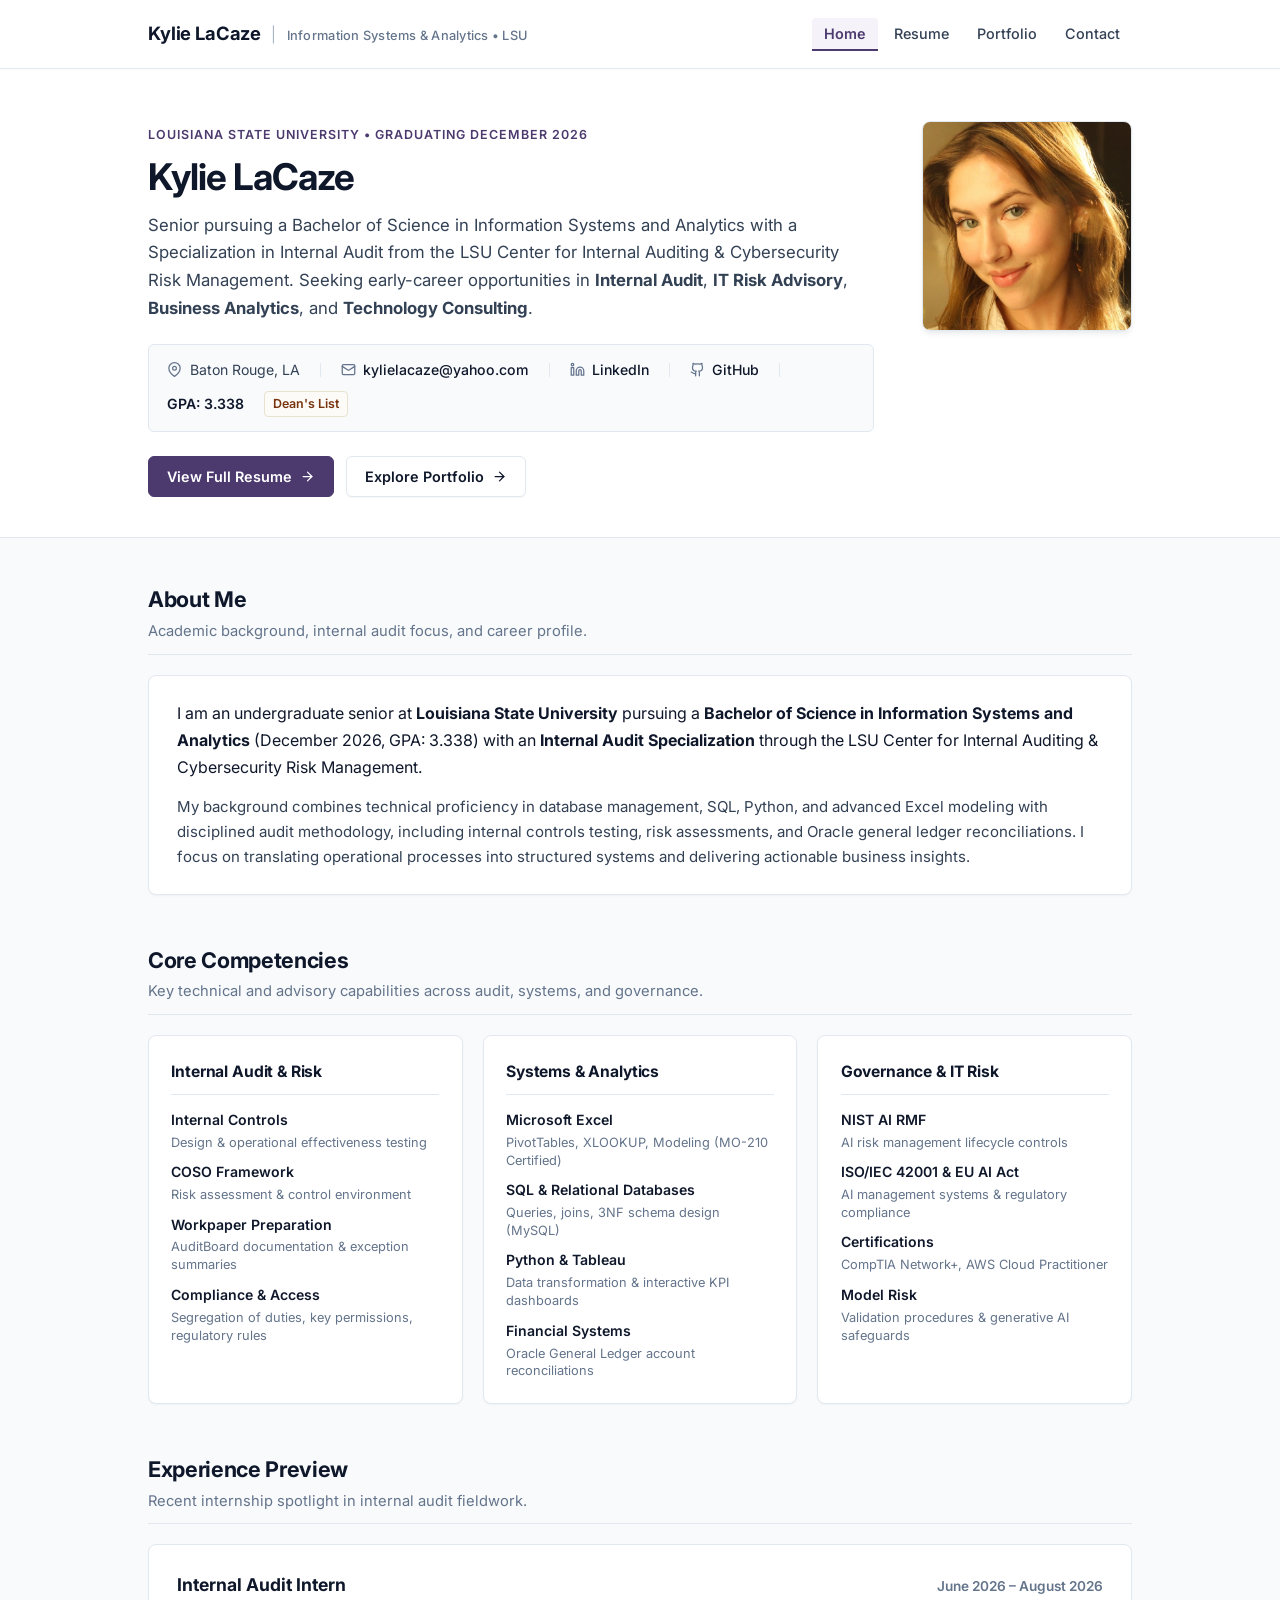
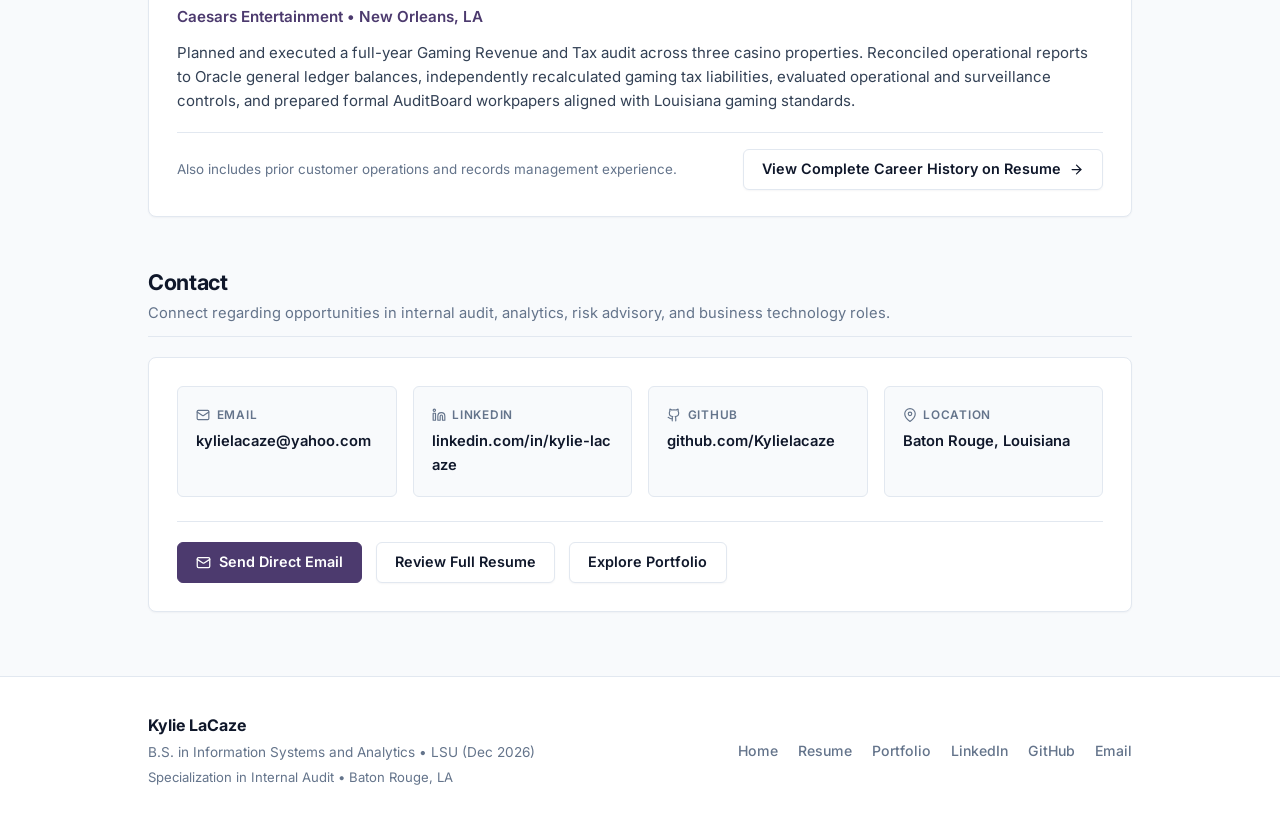
==== commit 8ef296c7: "Refine portfolio layout and project structure ISDS 4125 Vibe code" ====
--- a/index.html
+++ b/index.html
@@ -4,12 +4,12 @@
   <meta charset="UTF-8">
   <meta name="viewport" content="width=device-width, initial-scale=1.0">
   <meta name="description" content="Professional portfolio of Kylie LaCaze, LSU Senior studying Information Systems and Analytics with experience in internal audit, analytics, Excel, and business systems.">
-  <title>Kylie LaCaze | Information Systems & Analytics</title>
+  <title>Kylie LaCaze | Information Systems &amp; Analytics</title>
   
   <!-- Google Fonts: Inter -->
   <link rel="preconnect" href="https://fonts.googleapis.com">
   <link rel="preconnect" href="https://fonts.gstatic.com" crossorigin>
-  <link href="https://fonts.googleapis.com/css2?family=Inter:wght@400;500;600;700;800&display=swap" rel="stylesheet">
+  <link href="https://fonts.googleapis.com/css2?family=Inter:wght@400;500;600;700&display=swap" rel="stylesheet">
   
   <!-- Stylesheet -->
   <link rel="stylesheet" href="styles.css">
@@ -21,16 +21,14 @@
     <div class="container">
       <nav class="site-nav">
         <a href="index.html" class="nav-brand">
-          <span>Kylie LaCaze</span>
-          <span class="brand-badge">ISDS • LSU</span>
+          <span class="brand-name">Kylie LaCaze</span>
+          <span class="brand-divider">|</span>
+          <span class="brand-tagline">Information Systems &amp; Analytics • LSU</span>
         </a>
         <ul class="nav-links">
           <li><a href="index.html" class="nav-link active">Home</a></li>
-          <li><a href="#about" class="nav-link">About</a></li>
-          <li><a href="#skills" class="nav-link">Skills</a></li>
-          <li><a href="#experience" class="nav-link">Experience</a></li>
           <li><a href="resume.html" class="nav-link">Resume</a></li>
-          <li><a href="project.html" class="nav-link">Projects</a></li>
+          <li><a href="portfolio.html" class="nav-link">Portfolio</a></li>
           <li><a href="#contact" class="nav-link">Contact</a></li>
         </ul>
       </nav>
@@ -39,7 +37,7 @@
 
   <!-- Main Content -->
   <main class="main-content">
-    <!-- Hero Section with Headshot -->
+    <!-- Hero Section (15-Second Recruiter Overview) -->
     <section class="hero-section">
       <div class="container">
         <div class="hero-grid">
@@ -50,23 +48,49 @@
             </div>
             <h1 class="hero-title">Kylie LaCaze</h1>
             <p class="hero-subtitle">
-              Senior pursuing a Bachelor of Science in Information Systems and Analytics with a Specialization in Internal Audit from the LSU Center for Internal Auditing &amp; Cybersecurity Risk Management. Experienced in revenue audit execution, general ledger reconciliation, internal controls testing, and analytical modeling.
+              Senior pursuing a Bachelor of Science in Information Systems and Analytics with a Specialization in Internal Audit from the LSU Center for Internal Auditing &amp; Cybersecurity Risk Management. Seeking early-career opportunities in <strong>Internal Audit</strong>, <strong>IT Risk Advisory</strong>, <strong>Business Analytics</strong>, and <strong>Technology Consulting</strong>.
             </p>
 
-            <!-- Recruiter Meta Info (Phone removed) -->
-            <div class="contact-meta-pills">
-              <span class="meta-pill">📍 Baton Rouge, LA</span>
-              <span class="meta-pill">✉️ <a href="mailto:kylielacaze@yahoo.com">kylielacaze@yahoo.com</a></span>
-              <span class="meta-pill">💼 <a href="https://www.linkedin.com" target="_blank" rel="noopener noreferrer">LinkedIn</a></span>
-              <span class="meta-pill">💻 <a href="https://github.com/Kylielacaze" target="_blank" rel="noopener noreferrer">GitHub</a></span>
-              <span class="meta-pill">🎓 GPA: 3.338</span>
-              <span class="pill-badge gold">Dean's List (2022–2024)</span>
-            </div>
-
+            <!-- Recruiter Quick-Reference Bar -->
+            <div class="recruiter-meta-bar">
+              <div class="meta-item">
+                <svg viewBox="0 0 24 24" fill="none" stroke="currentColor" stroke-width="2" stroke-linecap="round" stroke-linejoin="round" aria-hidden="true"><path d="M21 10c0 7-9 13-9 13s-9-6-9-13a9 9 0 0 1 18 0z"></path><circle cx="12" cy="10" r="3"></circle></svg>
+                <span>Baton Rouge, LA</span>
+              </div>
+              <div class="meta-divider"></div>
+              <div class="meta-item">
+                <svg viewBox="0 0 24 24" fill="none" stroke="currentColor" stroke-width="2" stroke-linecap="round" stroke-linejoin="round" aria-hidden="true"><rect x="2" y="4" width="20" height="16" rx="2"></rect><path d="m22 7-8.97 5.7a1.94 1.94 0 0 1-2.06 0L2 7"></path></svg>
+                <a href="mailto:kylielacaze@yahoo.com">kylielacaze@yahoo.com</a>
+              </div>
+              <div class="meta-divider"></div>
+              <div class="meta-item">
+                <svg viewBox="0 0 24 24" fill="none" stroke="currentColor" stroke-width="2" stroke-linecap="round" stroke-linejoin="round" aria-hidden="true"><path d="M16 8a6 6 0 0 1 6 6v7h-4v-7a2 2 0 0 0-2-2 2 2 0 0 0-2 2v7h-4v-7a6 6 0 0 1 6-6z"></path><rect x="2" y="9" width="4" height="12"></rect><circle cx="4" cy="4" r="2"></circle></svg>
+                <a href="https://www.linkedin.com" target="_blank" rel="noopener noreferrer">LinkedIn</a>
+              </div>
+              <div class="meta-divider"></div>
+              <div class="meta-item">
+                <svg viewBox="0 0 24 24" fill="none" stroke="currentColor" stroke-width="2" stroke-linecap="round" stroke-linejoin="round" aria-hidden="true"><path d="M15 22v-4a4.8 4.8 0 0 0-1-3.5c3 0 6-2 6-5.5.08-1.25-.27-2.48-1-3.5.28-1.15.28-2.35 0-3.5 0 0-1 0-3 1.5-2.64-.5-5.36-.5-8 0C6 2 5 2 5 2c-.3 1.15-.3 2.35 0 3.5A5.403 5.403 0 0 0 4 9c0 3.5 3 5.5 6 5.5-.39.49-.68 1.05-.85 1.65-.17.6-.22 1.23-.15 1.85v4"></path><path d="M9 18c-4.51 2-5-2-7-2"></path></svg>
+                <a href="https://github.com/Kylielacaze" target="_blank" rel="noopener noreferrer">GitHub</a>
+              </div>
+              <div class="meta-divider"></div>
+              <div class="meta-item">
+                <span class="meta-highlight">GPA: 3.338</span>
+              </div>
+              <div class="meta-item">
+                <span class="honor-tag">Dean's List</span>
+              </div>
+            </div>
+
+            <!-- Primary Actions -->
             <div class="btn-group">
-              <a href="resume.html" class="btn btn-primary">View Full Resume</a>
-              <a href="project.html" class="btn btn-secondary">Explore Projects</a>
-              <a href="#contact" class="btn btn-secondary">Get in Touch</a>
+              <a href="resume.html" class="btn btn-primary">
+                <span>View Full Resume</span>
+                <svg viewBox="0 0 24 24" width="15" height="15" fill="none" stroke="currentColor" stroke-width="2" stroke-linecap="round" stroke-linejoin="round" aria-hidden="true"><line x1="5" y1="12" x2="19" y2="12"></line><polyline points="12 5 19 12 12 19"></polyline></svg>
+              </a>
+              <a href="portfolio.html" class="btn btn-secondary">
+                <span>Explore Portfolio</span>
+                <svg viewBox="0 0 24 24" width="15" height="15" fill="none" stroke="currentColor" stroke-width="2" stroke-linecap="round" stroke-linejoin="round" aria-hidden="true"><line x1="5" y1="12" x2="19" y2="12"></line><polyline points="12 5 19 12 12 19"></polyline></svg>
+              </a>
             </div>
           </div>
 
@@ -78,188 +102,199 @@
       </div>
     </section>
 
-    <!-- Section 1: About -->
-    <section id="about" class="container content-section">
-      <div class="section-title-wrap">
+    <!-- Brief About Me -->
+    <section class="container content-section" style="margin-top: 2.75rem;">
+      <div class="section-header">
         <h2 class="section-title">About Me</h2>
         <p class="section-desc">Academic background, internal audit focus, and career profile.</p>
       </div>
 
-      <div class="card" style="padding: 1.85rem;">
-        <p class="card-body" style="font-size: 1.02rem; line-height: 1.7; color: var(--color-text-main); margin-bottom: 1rem;">
+      <div class="card" style="padding: 1.5rem 1.75rem;">
+        <p class="card-body" style="font-size: 1rem; line-height: 1.7; color: var(--color-text-strong); margin-bottom: 0.85rem;">
           I am an undergraduate senior at <strong>Louisiana State University</strong> pursuing a <strong>Bachelor of Science in Information Systems and Analytics</strong> (December 2026, GPA: 3.338) with an <strong>Internal Audit Specialization</strong> through the LSU Center for Internal Auditing &amp; Cybersecurity Risk Management.
         </p>
-        <p class="card-body" style="font-size: 0.96rem; line-height: 1.65; margin-bottom: 1.25rem;">
-          Most recently, I worked as an <strong>Internal Audit Intern at Caesars Entertainment</strong> in New Orleans, executing a full-year Gaming Revenue and Tax audit, reconciling reports to Oracle general ledger balances, preparing AuditBoard workpapers, and evaluating operational, user access, and surveillance controls across three casino properties.
+        <p class="card-body" style="font-size: 0.94rem; line-height: 1.65; margin-bottom: 0;">
+          My background combines technical proficiency in database management, SQL, Python, and advanced Excel modeling with disciplined audit methodology, including internal controls testing, risk assessments, and Oracle general ledger reconciliations. I focus on translating operational processes into structured systems and delivering actionable business insights.
         </p>
-        <div class="tags-row">
-          <span class="pill-badge primary">LSU Center for Internal Auditing</span>
-          <span class="pill-badge">Information Systems &amp; Analytics</span>
-          <span class="pill-badge">Revenue &amp; Tax Audit</span>
-          <span class="pill-badge">Oracle GL Reconciliations</span>
-          <span class="pill-badge">AuditBoard</span>
-        </div>
-      </div>
-    </section>
-
-    <!-- Section 2: Skills -->
-    <section id="skills" class="container content-section">
-      <div class="section-title-wrap">
-        <h2 class="section-title">Technical Skills &amp; Competencies</h2>
-        <p class="section-desc">Tools, analytical programming, audit methodologies, and governance frameworks.</p>
-      </div>
-
-      <div class="skills-grid">
-        <!-- Tools & Languages -->
-        <div class="skill-category">
-          <div class="skill-category-title">
-            <span>💻 Tools &amp; Languages</span>
-          </div>
-          <div class="skill-tag-list">
-            <span class="pill-badge primary">Microsoft Excel (PivotTables, XLOOKUP)</span>
-            <span class="pill-badge primary">Python</span>
-            <span class="pill-badge primary">SQL</span>
-            <span class="pill-badge primary">Tableau</span>
-            <span class="pill-badge">AuditBoard</span>
-            <span class="pill-badge">Oracle</span>
-          </div>
-        </div>
-
-        <!-- Audit & Risk -->
-        <div class="skill-category">
-          <div class="skill-category-title">
-            <span>🛡️ Audit &amp; Risk</span>
-          </div>
-          <div class="skill-tag-list">
-            <span class="pill-badge primary">Internal Controls</span>
-            <span class="pill-badge primary">COSO Framework</span>
-            <span class="pill-badge primary">Risk Assessment</span>
-            <span class="pill-badge">Control Testing</span>
-            <span class="pill-badge">Access Reviews</span>
-            <span class="pill-badge">Regulatory Compliance</span>
-          </div>
-        </div>
-
-        <!-- AI Governance -->
-        <div class="skill-category">
-          <div class="skill-category-title">
-            <span>⚖️ AI Governance &amp; Controls</span>
-          </div>
-          <div class="skill-tag-list">
-            <span class="pill-badge primary">NIST AI RMF</span>
-            <span class="pill-badge primary">ISO/IEC 42001</span>
-            <span class="pill-badge primary">EU AI Act</span>
-            <span class="pill-badge">Generative AI &amp; LLM Risk</span>
-            <span class="pill-badge">Model Risk</span>
-          </div>
-        </div>
-      </div>
-
-      <!-- Certifications & Distinctions Row -->
-      <div class="card" style="margin-top: 1.25rem; padding: 1.35rem 1.75rem;">
-        <h3 style="font-size: 0.95rem; font-weight: 700; color: var(--color-text-main); margin-bottom: 0.65rem;">
-          Certifications &amp; Distinctions
-        </h3>
-        <div class="distinction-badge-list">
-          <span class="distinction-pill">📜 CompTIA Network+</span>
-          <span class="distinction-pill">📜 AWS Certified Cloud Practitioner</span>
-          <span class="distinction-pill">📜 Microsoft Excel Certification (MO-210)</span>
-          <span class="pill-badge gold">🏅 Dean's List (2022–2023, 2023–2024)</span>
-          <span class="pill-badge">👥 AITP Member</span>
-        </div>
-      </div>
-    </section>
-
-    <!-- Section 3: Experience -->
-    <section id="experience" class="container content-section">
-      <div class="section-title-wrap">
-        <h2 class="section-title">Work Experience</h2>
-        <p class="section-desc">Practical experience in internal audit, systems, and operations.</p>
-      </div>
-
-      <div class="resume-card">
-        <!-- Caesars Entertainment -->
-        <article class="resume-item">
-          <div class="resume-item-header">
-            <h3 class="resume-item-title">Internal Audit Intern</h3>
-            <span class="resume-item-date">June 2026 – August 2026</span>
-          </div>
-          <div class="resume-item-subtitle">Caesars Entertainment • New Orleans, LA</div>
-          <ul class="resume-bullets">
-            <li>Planned and executed a Gaming Revenue and Tax audit covering a full year of activity by reviewing prior work, defining scope, performing analytical procedures, completing risk assessments, and coordinating meetings with relevant departments.</li>
-            <li>Reconciled system-generated reports to Oracle general ledger balances and independently recalculated gaming tax, expired tickets, unclaimed winnings, revenue reconciliations, and progressive liabilities.</li>
-            <li>Prepared AuditBoard workpapers with testing objectives, source documentation, tickmark legends, calculations, conclusions, and separate exception summaries aligned with internal controls and Louisiana gaming standards.</li>
-            <li>Performed revenue audit testing across three casino properties, reviewing thousands of transactions from daily revenue, cash-dispensing, and patron payout reports for completeness, accuracy, and regulatory compliance.</li>
-            <li>Evaluated operational and access controls by observing drop procedures, reviewing dealer activity through surveillance, and testing electronic key permissions, user access, badge expiration, and segregation of duties.</li>
-            <li>Used Excel PivotTables, formulas, and conditional formatting to compare reports, identify missing or duplicate transactions, analyze variances, and present results during audit planning and wrap-up meetings.</li>
+      </div>
+    </section>
+
+    <!-- Concise Core Competencies -->
+    <section class="container content-section">
+      <div class="section-header">
+        <h2 class="section-title">Core Competencies</h2>
+        <p class="section-desc">Key technical and advisory capabilities across audit, systems, and governance.</p>
+      </div>
+
+      <div class="skills-container">
+        <!-- Competency 1 -->
+        <div class="skill-card">
+          <div class="skill-header">
+            <h3>Internal Audit &amp; Risk</h3>
+          </div>
+          <ul class="skill-list">
+            <li class="skill-item">
+              <span class="skill-name">Internal Controls</span>
+              <span class="skill-desc">Design &amp; operational effectiveness testing</span>
+            </li>
+            <li class="skill-item">
+              <span class="skill-name">COSO Framework</span>
+              <span class="skill-desc">Risk assessment &amp; control environment</span>
+            </li>
+            <li class="skill-item">
+              <span class="skill-name">Workpaper Preparation</span>
+              <span class="skill-desc">AuditBoard documentation &amp; exception summaries</span>
+            </li>
+            <li class="skill-item">
+              <span class="skill-name">Compliance &amp; Access</span>
+              <span class="skill-desc">Segregation of duties, key permissions, regulatory rules</span>
+            </li>
           </ul>
-        </article>
-
-        <!-- Mark Dodge -->
-        <article class="resume-item">
-          <div class="resume-item-header">
-            <h3 class="resume-item-title">Receptionist</h3>
-            <span class="resume-item-date">March 2022 – August 2023</span>
-          </div>
-          <div class="resume-item-subtitle">Mark Dodge • Lake Charles, LA</div>
-          <ul class="resume-bullets">
-            <li>Maintained and secured sensitive customer records using both digital and physical document management systems.</li>
-            <li>Built and managed Excel-based tracking tables to monitor monthly sales activity and support reporting accuracy.</li>
-            <li>Conducted onboarding and training for new employees, documenting and communicating standard processes.</li>
-            <li>Coordinated communication between customers and departments to ensure timely resolution of requests.</li>
-            <li>Handled secure transport of daily bank deposits, maintaining accountability of company funds.</li>
+        </div>
+
+        <!-- Competency 2 -->
+        <div class="skill-card">
+          <div class="skill-header">
+            <h3>Systems &amp; Analytics</h3>
+          </div>
+          <ul class="skill-list">
+            <li class="skill-item">
+              <span class="skill-name">Microsoft Excel</span>
+              <span class="skill-desc">PivotTables, XLOOKUP, Modeling (MO-210 Certified)</span>
+            </li>
+            <li class="skill-item">
+              <span class="skill-name">SQL &amp; Relational Databases</span>
+              <span class="skill-desc">Queries, joins, 3NF schema design (MySQL)</span>
+            </li>
+            <li class="skill-item">
+              <span class="skill-name">Python &amp; Tableau</span>
+              <span class="skill-desc">Data transformation &amp; interactive KPI dashboards</span>
+            </li>
+            <li class="skill-item">
+              <span class="skill-name">Financial Systems</span>
+              <span class="skill-desc">Oracle General Ledger account reconciliations</span>
+            </li>
           </ul>
-        </article>
-      </div>
-
-      <div style="margin-top: 1rem; text-align: right;">
-        <a href="resume.html" class="btn btn-secondary">View Full Printable Resume &rarr;</a>
-      </div>
-    </section>
-
-    <!-- Section 4: Contact (Phone removed, LinkedIn & GitHub prominent) -->
-    <section id="contact" class="container content-section" style="margin-bottom: 2rem;">
-      <div class="section-title-wrap">
+        </div>
+
+        <!-- Competency 3 -->
+        <div class="skill-card">
+          <div class="skill-header">
+            <h3>Governance &amp; IT Risk</h3>
+          </div>
+          <ul class="skill-list">
+            <li class="skill-item">
+              <span class="skill-name">NIST AI RMF</span>
+              <span class="skill-desc">AI risk management lifecycle controls</span>
+            </li>
+            <li class="skill-item">
+              <span class="skill-name">ISO/IEC 42001 &amp; EU AI Act</span>
+              <span class="skill-desc">AI management systems &amp; regulatory compliance</span>
+            </li>
+            <li class="skill-item">
+              <span class="skill-name">Certifications</span>
+              <span class="skill-desc">CompTIA Network+, AWS Cloud Practitioner</span>
+            </li>
+            <li class="skill-item">
+              <span class="skill-name">Model Risk</span>
+              <span class="skill-desc">Validation procedures &amp; generative AI safeguards</span>
+            </li>
+          </ul>
+        </div>
+      </div>
+    </section>
+
+    <!-- Brief Experience Preview -->
+    <section class="container content-section">
+      <div class="section-header">
+        <h2 class="section-title">Experience Preview</h2>
+        <p class="section-desc">Recent internship spotlight in internal audit fieldwork.</p>
+      </div>
+
+      <div class="card" style="padding: 1.6rem 1.75rem;">
+        <div style="display: flex; justify-content: space-between; align-items: baseline; flex-wrap: wrap; gap: 0.5rem; margin-bottom: 0.35rem;">
+          <h3 class="experience-title" style="font-size: 1.1rem;">Internal Audit Intern</h3>
+          <span class="experience-date">June 2026 – August 2026</span>
+        </div>
+        <div class="experience-company-line" style="margin-bottom: 0.75rem;">
+          <span>Caesars Entertainment &bull; New Orleans, LA</span>
+        </div>
+        <p class="card-body" style="font-size: 0.94rem; margin-bottom: 1.15rem; line-height: 1.6;">
+          Planned and executed a full-year Gaming Revenue and Tax audit across three casino properties. Reconciled operational reports to Oracle general ledger balances, independently recalculated gaming tax liabilities, evaluated operational and surveillance controls, and prepared formal AuditBoard workpapers aligned with Louisiana gaming standards.
+        </p>
+        <div style="display: flex; justify-content: space-between; align-items: center; flex-wrap: wrap; gap: 1rem; border-top: 1px solid var(--color-border); padding-top: 1rem;">
+          <span style="font-size: 0.84rem; color: var(--color-text-muted);">
+            Also includes prior customer operations and records management experience.
+          </span>
+          <a href="resume.html#experience" class="btn btn-secondary">
+            <span>View Complete Career History on Resume</span>
+            <svg viewBox="0 0 24 24" width="15" height="15" fill="none" stroke="currentColor" stroke-width="2" stroke-linecap="round" stroke-linejoin="round" aria-hidden="true"><line x1="5" y1="12" x2="19" y2="12"></line><polyline points="12 5 19 12 12 19"></polyline></svg>
+          </a>
+        </div>
+      </div>
+    </section>
+
+    <!-- Contact Section -->
+    <section id="contact" class="container content-section">
+      <div class="section-header">
         <h2 class="section-title">Contact</h2>
         <p class="section-desc">Connect regarding opportunities in internal audit, analytics, risk advisory, and business technology roles.</p>
       </div>
 
-      <div class="card" style="padding: 1.85rem;">
-        <div class="contact-cards-grid">
+      <div class="card" style="padding: 1.75rem;">
+        <div class="contact-grid">
           <!-- Email -->
-          <div class="contact-card-box">
-            <div class="box-label">Email</div>
-            <div class="box-value">
+          <div class="contact-tile">
+            <div class="tile-label">
+              <svg viewBox="0 0 24 24" fill="none" stroke="currentColor" stroke-width="2" stroke-linecap="round" stroke-linejoin="round" aria-hidden="true"><rect x="2" y="4" width="20" height="16" rx="2"></rect><path d="m22 7-8.97 5.7a1.94 1.94 0 0 1-2.06 0L2 7"></path></svg>
+              <span>Email</span>
+            </div>
+            <div class="tile-value">
               <a href="mailto:kylielacaze@yahoo.com">kylielacaze@yahoo.com</a>
             </div>
           </div>
+
           <!-- LinkedIn -->
-          <div class="contact-card-box">
-            <div class="box-label">LinkedIn</div>
-            <div class="box-value">
-              <a href="https://www.linkedin.com" target="_blank" rel="noopener noreferrer">Connect on LinkedIn &rarr;</a>
-            </div>
-          </div>
+          <div class="contact-tile">
+            <div class="tile-label">
+              <svg viewBox="0 0 24 24" fill="none" stroke="currentColor" stroke-width="2" stroke-linecap="round" stroke-linejoin="round" aria-hidden="true"><path d="M16 8a6 6 0 0 1 6 6v7h-4v-7a2 2 0 0 0-2-2 2 2 0 0 0-2 2v7h-4v-7a6 6 0 0 1 6-6z"></path><rect x="2" y="9" width="4" height="12"></rect><circle cx="4" cy="4" r="2"></circle></svg>
+              <span>LinkedIn</span>
+            </div>
+            <div class="tile-value">
+              <a href="https://www.linkedin.com" target="_blank" rel="noopener noreferrer">linkedin.com/in/kylie-lacaze</a>
+            </div>
+          </div>
+
           <!-- GitHub -->
-          <div class="contact-card-box">
-            <div class="box-label">GitHub</div>
-            <div class="box-value">
-              <a href="https://github.com/Kylielacaze" target="_blank" rel="noopener noreferrer">github.com/Kylielacaze &rarr;</a>
-            </div>
-          </div>
+          <div class="contact-tile">
+            <div class="tile-label">
+              <svg viewBox="0 0 24 24" fill="none" stroke="currentColor" stroke-width="2" stroke-linecap="round" stroke-linejoin="round" aria-hidden="true"><path d="M15 22v-4a4.8 4.8 0 0 0-1-3.5c3 0 6-2 6-5.5.08-1.25-.27-2.48-1-3.5.28-1.15.28-2.35 0-3.5 0 0-1 0-3 1.5-2.64-.5-5.36-.5-8 0C6 2 5 2 5 2c-.3 1.15-.3 2.35 0 3.5A5.403 5.403 0 0 0 4 9c0 3.5 3 5.5 6 5.5-.39.49-.68 1.05-.85 1.65-.17.6-.22 1.23-.15 1.85v4"></path><path d="M9 18c-4.51 2-5-2-7-2"></path></svg>
+              <span>GitHub</span>
+            </div>
+            <div class="tile-value">
+              <a href="https://github.com/Kylielacaze" target="_blank" rel="noopener noreferrer">github.com/Kylielacaze</a>
+            </div>
+          </div>
+
           <!-- Location -->
-          <div class="contact-card-box">
-            <div class="box-label">Location</div>
-            <div class="box-value" style="color: var(--color-text-main);">
+          <div class="contact-tile">
+            <div class="tile-label">
+              <svg viewBox="0 0 24 24" fill="none" stroke="currentColor" stroke-width="2" stroke-linecap="round" stroke-linejoin="round" aria-hidden="true"><path d="M21 10c0 7-9 13-9 13s-9-6-9-13a9 9 0 0 1 18 0z"></path><circle cx="12" cy="10" r="3"></circle></svg>
+              <span>Location</span>
+            </div>
+            <div class="tile-value">
               Baton Rouge, Louisiana
             </div>
           </div>
         </div>
 
         <div style="padding-top: 1.25rem; border-top: 1px solid var(--color-border); display: flex; gap: 0.85rem; flex-wrap: wrap; align-items: center;">
-          <a href="mailto:kylielacaze@yahoo.com" class="btn btn-primary">Send Email</a>
+          <a href="mailto:kylielacaze@yahoo.com" class="btn btn-primary">
+            <svg viewBox="0 0 24 24" width="15" height="15" fill="none" stroke="currentColor" stroke-width="2" stroke-linecap="round" stroke-linejoin="round" aria-hidden="true"><rect x="2" y="4" width="20" height="16" rx="2"></rect><path d="m22 7-8.97 5.7a1.94 1.94 0 0 1-2.06 0L2 7"></path></svg>
+            <span>Send Direct Email</span>
+          </a>
           <a href="resume.html" class="btn btn-secondary">Review Full Resume</a>
-          <a href="project.html" class="btn btn-secondary">View Applied Projects</a>
+          <a href="portfolio.html" class="btn btn-secondary">Explore Portfolio</a>
         </div>
       </div>
     </section>
@@ -272,12 +307,12 @@
         <div class="footer-brand">
           <div class="footer-name">Kylie LaCaze</div>
           <div class="footer-tagline">B.S. in Information Systems and Analytics • LSU (Dec 2026)</div>
-          <div class="footer-tagline" style="font-size: 0.84rem; color: var(--color-text-light);">Specialization in Internal Audit • Baton Rouge, LA</div>
+          <div class="footer-tagline" style="font-size: 0.82rem;">Specialization in Internal Audit • Baton Rouge, LA</div>
         </div>
         <ul class="footer-links">
           <li><a href="index.html" class="footer-link">Home</a></li>
           <li><a href="resume.html" class="footer-link">Resume</a></li>
-          <li><a href="project.html" class="footer-link">Projects</a></li>
+          <li><a href="portfolio.html" class="footer-link">Portfolio</a></li>
           <li><a href="https://www.linkedin.com" target="_blank" rel="noopener noreferrer" class="footer-link">LinkedIn</a></li>
           <li><a href="https://github.com/Kylielacaze" target="_blank" rel="noopener noreferrer" class="footer-link">GitHub</a></li>
           <li><a href="mailto:kylielacaze@yahoo.com" class="footer-link">Email</a></li>
--- a/styles.css
+++ b/styles.css
@@ -1,48 +1,57 @@
 /* ==========================================================================
    Design System & CSS Custom Properties
-   Soft Lavender, Deep Purple, and Crisp Neutral Corporate Aesthetic
+   Formal, Recruiter-Focused Executive Portfolio & Digital Resume
+   Specialization: Information Systems, Internal Audit & Analytics
    ========================================================================== */
 
 :root {
   --font-family: 'Inter', system-ui, -apple-system, BlinkMacSystemFont, 'Segoe UI', Roboto, Oxygen, Ubuntu, Cantarell, sans-serif;
   
-  /* Color Palette - Soft Lavender & Deep Purple */
-  --color-primary: #5b21b6;          /* Deep Royal Violet */
-  --color-primary-hover: #4c1d95;    /* Deep Plum Violet */
-  --color-primary-light: #f3eefb;    /* Light Lavender Tint */
-  --color-primary-border: #ddd2f3;   /* Soft Lavender Border */
-  
-  --color-accent-gold: #92400e;       /* Subtle Gold Accent for Honors */
-  --color-accent-gold-bg: #fef3c7;
-  --color-accent-gold-border: #fde68a;
-  
-  --color-text-main: #1d1627;        /* Deep Purple Charcoal - high contrast */
-  --color-text-muted: #4a3e59;       /* Muted Plum Slate */
-  --color-text-light: #6e617e;       /* Soft Plum Gray */
-  
-  --color-bg-page: #faf8fd;          /* Crisp Off-White with faint lavender warmth */
-  --color-bg-card: #ffffff;          /* Pure White */
-  --color-bg-subtle: #f6f2fb;        /* Soft Lavender Subsurface */
-  --color-border: #e9e2f3;           /* Clean Lavender Border */
-  --color-border-hover: #d7c9e8;     /* Hover Lavender Border */
-  
-  /* Elevation & Shadows with soft purple undertones */
-  --shadow-xs: 0 1px 2px 0 rgba(29, 22, 39, 0.04);
-  --shadow-sm: 0 2px 4px 0 rgba(91, 33, 182, 0.05), 0 1px 2px -1px rgba(29, 22, 39, 0.04);
-  --shadow-md: 0 4px 10px -2px rgba(91, 33, 182, 0.08), 0 2px 4px -2px rgba(29, 22, 39, 0.04);
-  --shadow-lg: 0 12px 24px -4px rgba(91, 33, 182, 0.1), 0 4px 6px -4px rgba(29, 22, 39, 0.04);
-
-  /* Spacing & Borders */
-  --radius-sm: 6px;
-  --radius-md: 10px;
-  --radius-lg: 14px;
-  --radius-pill: 9999px;
+  /* Primary Text & Neutrals (High Contrast & Legibility) */
+  --color-text-strong: #0f172a;      /* Deep Slate / Charcoal for Headings */
+  --color-text-body: #334155;        /* Neutral Slate 700 for Body text */
+  --color-text-muted: #64748b;       /* Slate 500 for secondary descriptions */
+  --color-text-subtle: #94a3b8;      /* Slate 400 for subtle borders/meta */
+  
+  /* Background Layers */
+  --color-bg-page: #f8fafc;          /* Ultra-light neutral page wash */
+  --color-bg-surface: #ffffff;       /* Pure white for cards and modules */
+  --color-bg-subtle: #f1f5f9;        /* Light neutral tint for tags/coursework */
+  --color-bg-contrast: #0f172a;      /* Dark charcoal for high contrast */
+
+  /* Selective Corporate Lavender / Plum Accent */
+  --color-primary: #4c3a6e;          /* Executive Slate Violet */
+  --color-primary-hover: #382954;    /* Deep Plum Hover */
+  --color-primary-light: #f5f3f9;    /* Ultra-light lavender accent wash */
+  --color-primary-border: #ded7e9;   /* Soft lavender border accent */
+  --color-primary-focus: rgba(76, 58, 110, 0.15);
+
+  /* Academic & Professional Accents */
+  --color-academic-accent: #334155;
+  --color-distinction-bg: #fdfbf7;
+  --color-distinction-border: #e9e2cf;
+  --color-distinction-text: #78350f;
+  
+  /* Clean Structured Borders */
+  --color-border: #e2e8f0;           /* Clean Slate 200 */
+  --color-border-hover: #cbd5e1;     /* Slate 300 */
+  --color-border-dark: #94a3b8;      /* Slate 400 */
+
+  /* Restrained Elevation & Shadows */
+  --shadow-xs: 0 1px 2px 0 rgba(15, 23, 42, 0.04);
+  --shadow-sm: 0 1px 3px 0 rgba(15, 23, 42, 0.06), 0 1px 2px -1px rgba(15, 23, 42, 0.04);
+  --shadow-md: 0 4px 6px -1px rgba(15, 23, 42, 0.07), 0 2px 4px -2px rgba(15, 23, 42, 0.05);
+  
+  /* Understated Geometric Radii (No bubbly pill shapes) */
+  --radius-sm: 4px;
+  --radius-md: 6px;
+  --radius-lg: 8px;
   
   --container-max-width: 1040px;
-  --transition-default: all 0.2s ease-in-out;
-}
-
-/* Base Reset & Typography */
+  --transition-fast: all 0.15s ease-in-out;
+}
+
+/* Base Reset & Core Typography */
 * {
   margin: 0;
   padding: 0;
@@ -56,9 +65,10 @@
 body {
   font-family: var(--font-family);
   background-color: var(--color-bg-page);
-  color: var(--color-text-main);
+  color: var(--color-text-body);
   line-height: 1.6;
   -webkit-font-smoothing: antialiased;
+  -moz-osx-font-smoothing: grayscale;
   display: flex;
   flex-direction: column;
   min-height: 100vh;
@@ -68,7 +78,7 @@
 a {
   color: var(--color-primary);
   text-decoration: none;
-  transition: var(--transition-default);
+  transition: var(--transition-fast);
 }
 
 a:hover {
@@ -80,85 +90,91 @@
   width: 100%;
   max-width: var(--container-max-width);
   margin: 0 auto;
-  padding: 0 1.5rem;
+  padding: 0 1.75rem;
 }
 
 /* ==========================================================================
-   Navigation Bar
+   Navigation Bar (Clean, Minimal, Text-Focused)
    ========================================================================== */
 .site-header {
-  background-color: rgba(255, 255, 255, 0.94);
-  backdrop-filter: blur(10px);
-  -webkit-backdrop-filter: blur(10px);
+  background-color: #ffffff;
   border-bottom: 1px solid var(--color-border);
   position: sticky;
   top: 0;
   z-index: 100;
+  box-shadow: 0 1px 2px 0 rgba(0, 0, 0, 0.02);
 }
 
 .site-nav {
   display: flex;
   justify-content: space-between;
   align-items: center;
-  height: 70px;
+  height: 68px;
 }
 
 .nav-brand {
-  font-size: 1.22rem;
+  display: flex;
+  align-items: baseline;
+  gap: 0.65rem;
+  color: var(--color-text-strong);
   font-weight: 700;
-  color: var(--color-text-main);
-  letter-spacing: -0.02em;
-  display: flex;
-  align-items: center;
-  gap: 0.6rem;
-}
-
-.nav-brand .brand-badge {
-  font-size: 0.72rem;
-  font-weight: 600;
-  color: var(--color-primary);
+  letter-spacing: -0.01em;
+}
+
+.nav-brand .brand-name {
+  font-size: 1.15rem;
+  color: var(--color-text-strong);
+}
+
+.nav-brand .brand-divider {
+  color: var(--color-border-dark);
+  font-size: 0.95rem;
+  font-weight: 300;
+}
+
+.nav-brand .brand-tagline {
+  font-size: 0.8rem;
+  font-weight: 500;
+  color: var(--color-text-muted);
+  letter-spacing: 0.02em;
+}
+
+.nav-links {
+  display: flex;
+  align-items: center;
+  list-style: none;
+  gap: 0.25rem;
+}
+
+.nav-link {
+  font-size: 0.9rem;
+  font-weight: 500;
+  color: var(--color-text-body);
+  padding: 0.45rem 0.75rem;
+  border-radius: var(--radius-sm);
+  transition: var(--transition-fast);
+}
+
+.nav-link:hover {
+  color: var(--color-primary);
+  background-color: var(--color-bg-subtle);
+}
+
+.nav-link.active {
+  color: var(--color-primary);
+  font-weight: 600;
   background-color: var(--color-primary-light);
-  border: 1px solid var(--color-primary-border);
-  padding: 0.2rem 0.55rem;
-  border-radius: var(--radius-pill);
-  text-transform: uppercase;
-  letter-spacing: 0.05em;
-}
-
-.nav-links {
-  display: flex;
-  align-items: center;
-  list-style: none;
-  gap: 0.5rem;
-}
-
-.nav-link {
-  font-size: 0.92rem;
-  font-weight: 500;
-  color: var(--color-text-muted);
-  padding: 0.45rem 0.85rem;
-  border-radius: var(--radius-sm);
-  transition: var(--transition-default);
-}
-
-.nav-link:hover {
-  color: var(--color-primary);
-  background-color: var(--color-bg-subtle);
-}
-
-.nav-link.active {
-  color: var(--color-primary);
-  background-color: var(--color-primary-light);
-  font-weight: 600;
+  border-bottom: 2px solid var(--color-primary);
+  border-radius: var(--radius-sm) var(--radius-sm) 0 0;
 }
 
 /* ==========================================================================
-   Buttons & Badges
+   Buttons & Controls (Understated, Structured, Professional)
    ========================================================================== */
 .btn-group {
   display: flex;
   flex-wrap: wrap;
-  gap: 0.85rem;
+  gap: 0.75rem;
   align-items: center;
 }
 
@@ -166,32 +182,39 @@
   display: inline-flex;
   align-items: center;
   justify-content: center;
-  font-size: 0.93rem;
-  font-weight: 600;
-  padding: 0.68rem 1.3rem;
+  gap: 0.45rem;
+  font-size: 0.9rem;
+  font-weight: 600;
+  padding: 0.6rem 1.15rem;
   border-radius: var(--radius-md);
   border: 1px solid transparent;
   cursor: pointer;
-  transition: var(--transition-default);
+  transition: var(--transition-fast);
   text-decoration: none;
+  line-height: 1.4;
+}
+
+.btn svg {
+  width: 15px;
+  height: 15px;
+  flex-shrink: 0;
 }
 
 .btn-primary {
   background-color: var(--color-primary);
   color: #ffffff;
-  box-shadow: var(--shadow-sm);
+  border-color: var(--color-primary);
 }
 
 .btn-primary:hover {
   background-color: var(--color-primary-hover);
+  border-color: var(--color-primary-hover);
   color: #ffffff;
-  box-shadow: var(--shadow-md);
-  transform: translateY(-1px);
 }
 
 .btn-secondary {
-  background-color: var(--color-bg-card);
-  color: var(--color-text-main);
+  background-color: #ffffff;
+  color: var(--color-text-strong);
   border-color: var(--color-border);
   box-shadow: var(--shadow-xs);
 }
@@ -200,45 +223,20 @@
   background-color: var(--color-bg-subtle);
   border-color: var(--color-border-hover);
   color: var(--color-primary);
-  transform: translateY(-1px);
-}
-
-.pill-badge {
-  display: inline-flex;
-  align-items: center;
-  font-size: 0.82rem;
-  font-weight: 500;
-  padding: 0.25rem 0.75rem;
-  border-radius: var(--radius-pill);
-  background-color: var(--color-bg-subtle);
-  color: var(--color-text-muted);
-  border: 1px solid var(--color-border);
-}
-
-.pill-badge.primary {
-  background-color: var(--color-primary-light);
-  color: var(--color-primary);
-  border-color: var(--color-primary-border);
-  font-weight: 600;
-}
-
-.pill-badge.gold {
-  background-color: var(--color-accent-gold-bg);
-  color: var(--color-accent-gold);
-  border-color: var(--color-accent-gold-border);
-  font-weight: 600;
 }
 
 /* ==========================================================================
-   Hero & Headshot Integration
+   Hero Section
    ========================================================================== */
 .hero-section {
-  padding: 3.5rem 0 2.5rem;
+  padding: 3.25rem 0 2.5rem;
+  background-color: #ffffff;
+  border-bottom: 1px solid var(--color-border);
 }
 
 .hero-grid {
   display: flex;
-  align-items: center;
+  align-items: flex-start;
   justify-content: space-between;
   gap: 3rem;
 }
@@ -248,90 +246,116 @@
   min-width: 0;
 }
 
+.eyebrow-tag {
+  display: inline-flex;
+  align-items: center;
+  gap: 0.4rem;
+  font-size: 0.78rem;
+  font-weight: 600;
+  color: var(--color-primary);
+  text-transform: uppercase;
+  letter-spacing: 0.08em;
+  margin-bottom: 0.65rem;
+}
+
+.hero-title, .page-title {
+  font-size: 2.3rem;
+  font-weight: 700;
+  color: var(--color-text-strong);
+  line-height: 1.2;
+  letter-spacing: -0.025em;
+  margin-bottom: 0.75rem;
+}
+
+.hero-subtitle, .page-subtitle {
+  font-size: 1.05rem;
+  color: var(--color-text-body);
+  line-height: 1.65;
+  margin-bottom: 1.35rem;
+}
+
+/* Recruiter Contact & Meta Quick Bar */
+.recruiter-meta-bar {
+  display: flex;
+  flex-wrap: wrap;
+  align-items: center;
+  gap: 0.6rem 1.25rem;
+  padding: 0.85rem 1.15rem;
+  background-color: var(--color-bg-page);
+  border: 1px solid var(--color-border);
+  border-radius: var(--radius-md);
+  margin-bottom: 1.5rem;
+  font-size: 0.88rem;
+}
+
+.meta-item {
+  display: inline-flex;
+  align-items: center;
+  gap: 0.45rem;
+  color: var(--color-text-body);
+}
+
+.meta-item svg {
+  width: 15px;
+  height: 15px;
+  color: var(--color-text-muted);
+  flex-shrink: 0;
+}
+
+.meta-item a {
+  color: var(--color-text-strong);
+  font-weight: 500;
+}
+
+.meta-item a:hover {
+  color: var(--color-primary);
+  text-decoration: underline;
+}
+
+.meta-divider {
+  width: 1px;
+  height: 14px;
+  background-color: var(--color-border);
+}
+
+.meta-highlight {
+  font-weight: 600;
+  color: var(--color-text-strong);
+}
+
+.honor-tag {
+  font-size: 0.78rem;
+  font-weight: 600;
+  color: var(--color-distinction-text);
+  background-color: var(--color-distinction-bg);
+  border: 1px solid var(--color-distinction-border);
+  padding: 0.15rem 0.5rem;
+  border-radius: var(--radius-sm);
+}
+
+/* Headshot Frame (Formal, Clean Border, Subdued Elevation) */
 .hero-image-wrap {
   flex-shrink: 0;
-  display: flex;
-  justify-content: center;
-  align-items: center;
 }
 
 .hero-headshot {
-  width: 190px;
-  height: 225px;
+  width: 210px;
+  height: 210px;
   object-fit: cover;
-  border-radius: 20px;
-  border: 3px solid #ffffff;
-  box-shadow: 0 10px 25px -4px rgba(91, 33, 182, 0.14), 0 4px 8px -2px rgba(29, 22, 39, 0.06);
-  transition: transform 0.25s ease, box-shadow 0.25s ease;
-}
-
-.hero-headshot:hover {
-  transform: translateY(-2px);
-  box-shadow: 0 14px 28px -4px rgba(91, 33, 182, 0.18), 0 6px 12px -2px rgba(29, 22, 39, 0.08);
-}
-
-.eyebrow-tag {
-  display: inline-flex;
-  align-items: center;
-  gap: 0.4rem;
-  font-size: 0.83rem;
-  font-weight: 600;
-  color: var(--color-primary);
-  text-transform: uppercase;
-  letter-spacing: 0.06em;
-  margin-bottom: 0.65rem;
-}
-
-.hero-title, .page-title {
-  font-size: 2.45rem;
-  font-weight: 800;
-  color: var(--color-text-main);
-  line-height: 1.2;
-  letter-spacing: -0.03em;
-  margin-bottom: 0.75rem;
-}
-
-.hero-subtitle, .page-subtitle {
-  font-size: 1.1rem;
-  color: var(--color-text-muted);
-  line-height: 1.6;
-  margin-bottom: 1.4rem;
-}
-
-.contact-meta-pills {
-  display: flex;
-  flex-wrap: wrap;
-  gap: 0.65rem;
-  margin-bottom: 1.6rem;
-}
-
-.meta-pill {
-  display: inline-flex;
-  align-items: center;
-  gap: 0.4rem;
-  font-size: 0.88rem;
-  font-weight: 500;
-  color: var(--color-text-muted);
-  background-color: var(--color-bg-card);
+  border-radius: var(--radius-lg);
   border: 1px solid var(--color-border);
-  padding: 0.32rem 0.8rem;
-  border-radius: var(--radius-pill);
-  transition: var(--transition-default);
-}
-
-.meta-pill a {
-  color: var(--color-text-main);
-}
-
-.meta-pill a:hover {
-  color: var(--color-primary);
-}
-
-/* Page Header (Subpages) */
+  box-shadow: var(--shadow-md);
+  display: block;
+}
+
+/* ==========================================================================
+   Page Headers (Subpages: Resume, Projects)
+   ========================================================================== */
 .page-header {
-  padding: 3rem 0 1.75rem;
+  padding: 2.5rem 0 1.75rem;
   border-bottom: 1px solid var(--color-border);
-  margin-bottom: 2.25rem;
+  margin-bottom: 2rem;
+  background-color: #ffffff;
 }
 
 .page-header-content {
@@ -343,120 +367,232 @@
 }
 
 /* ==========================================================================
-   Section Blocks & Cards
+   Sections & Content Layout
    ========================================================================== */
 .main-content {
   flex: 1;
-  padding-bottom: 3.5rem;
+  padding-bottom: 4rem;
 }
 
 .content-section {
-  margin-top: 3.25rem;
-}
-
-.section-title-wrap {
-  margin-bottom: 1.35rem;
+  margin-top: 3rem;
+}
+
+.section-header {
+  margin-bottom: 1.25rem;
+  border-bottom: 1px solid var(--color-border);
+  padding-bottom: 0.65rem;
 }
 
 .section-title {
-  font-size: 1.4rem;
+  font-size: 1.35rem;
   font-weight: 700;
-  color: var(--color-text-main);
-  letter-spacing: -0.02em;
-  margin-bottom: 0.25rem;
+  color: var(--color-text-strong);
+  letter-spacing: -0.015em;
+  display: flex;
+  align-items: center;
+  gap: 0.6rem;
 }
 
 .section-desc {
+  font-size: 0.92rem;
+  color: var(--color-text-muted);
+  margin-top: 0.2rem;
+}
+
+/* Structured Cards & Panels */
+.card {
+  background-color: var(--color-bg-surface);
+  border: 1px solid var(--color-border);
+  border-radius: var(--radius-lg);
+  padding: 1.75rem;
+  box-shadow: var(--shadow-xs);
+  transition: var(--transition-fast);
+}
+
+.card:hover {
+  border-color: var(--color-border-hover);
+}
+
+.card-title {
+  font-size: 1.12rem;
+  font-weight: 700;
+  color: var(--color-text-strong);
+  letter-spacing: -0.01em;
+  margin-bottom: 0.35rem;
+}
+
+.card-subtitle {
+  font-size: 0.88rem;
+  font-weight: 600;
+  color: var(--color-primary);
+  margin-bottom: 0.65rem;
+  text-transform: uppercase;
+  letter-spacing: 0.04em;
+}
+
+.card-body {
   font-size: 0.94rem;
-  color: var(--color-text-muted);
-}
-
-.card-grid-3 {
+  color: var(--color-text-body);
+  line-height: 1.65;
+}
+
+.card-grid-2 {
+  display: grid;
+  grid-template-columns: repeat(2, 1fr);
+  gap: 1.35rem;
+}
+
+/* Understated Tags & Chips (No loud pill bubbles) */
+.tag-group {
+  display: flex;
+  flex-wrap: wrap;
+  gap: 0.4rem;
+  margin-top: 0.75rem;
+}
+
+.tech-chip {
+  font-size: 0.8rem;
+  font-weight: 500;
+  color: var(--color-text-body);
+  background-color: var(--color-bg-page);
+  border: 1px solid var(--color-border);
+  border-radius: var(--radius-sm);
+  padding: 0.2rem 0.55rem;
+}
+
+.tech-chip.accent {
+  background-color: var(--color-primary-light);
+  border-color: var(--color-primary-border);
+  color: var(--color-primary);
+  font-weight: 600;
+}
+
+/* ==========================================================================
+   Skills Section (Structured Multi-Column Competencies)
+   ========================================================================== */
+.skills-container {
   display: grid;
   grid-template-columns: repeat(3, 1fr);
   gap: 1.25rem;
 }
 
-.card-grid-2 {
-  display: grid;
-  grid-template-columns: repeat(2, 1fr);
-  gap: 1.25rem;
-}
-
-.card {
-  background-color: var(--color-bg-card);
+.skill-card {
+  background-color: #ffffff;
   border: 1px solid var(--color-border);
   border-radius: var(--radius-lg);
-  padding: 1.65rem;
-  box-shadow: var(--shadow-sm);
-  transition: var(--transition-default);
+  padding: 1.4rem;
+  box-shadow: var(--shadow-xs);
+}
+
+.skill-header {
+  border-bottom: 1px solid var(--color-border);
+  padding-bottom: 0.65rem;
+  margin-bottom: 0.85rem;
+}
+
+.skill-header h3 {
+  font-size: 0.98rem;
+  font-weight: 700;
+  color: var(--color-text-strong);
+  letter-spacing: -0.01em;
+}
+
+.skill-list {
+  list-style: none;
   display: flex;
   flex-direction: column;
-}
-
-.card:hover {
-  border-color: var(--color-border-hover);
-  box-shadow: var(--shadow-md);
-  transform: translateY(-2px);
-}
-
-.card-icon {
-  width: 40px;
-  height: 40px;
-  border-radius: var(--radius-md);
-  background-color: var(--color-primary-light);
-  color: var(--color-primary);
-  display: flex;
-  align-items: center;
-  justify-content: center;
-  margin-bottom: 1rem;
-  font-size: 1.2rem;
-}
-
-.card-title {
-  font-size: 1.12rem;
-  font-weight: 700;
-  color: var(--color-text-main);
-  margin-bottom: 0.45rem;
-  letter-spacing: -0.01em;
-}
-
-.card-body {
-  font-size: 0.94rem;
-  color: var(--color-text-muted);
-  line-height: 1.6;
+  gap: 0.6rem;
+}
+
+.skill-item {
+  display: flex;
+  flex-direction: column;
+  gap: 0.15rem;
+}
+
+.skill-name {
+  font-size: 0.88rem;
+  font-weight: 600;
+  color: var(--color-text-strong);
+}
+
+.skill-desc {
+  font-size: 0.8rem;
+  color: var(--color-text-muted);
+  line-height: 1.4;
+}
+
+/* Certifications & Distinctions Block */
+.credentials-panel {
+  margin-top: 1.25rem;
+  background-color: #ffffff;
+  border: 1px solid var(--color-border);
+  border-radius: var(--radius-lg);
+  padding: 1.4rem 1.6rem;
+}
+
+.credentials-grid {
+  display: grid;
+  grid-template-columns: repeat(auto-fit, minmax(280px, 1fr));
+  gap: 1rem;
+  margin-top: 0.85rem;
+}
+
+.credential-entry {
+  display: flex;
+  align-items: flex-start;
+  gap: 0.75rem;
+}
+
+.credential-entry svg {
+  width: 17px;
+  height: 17px;
+  color: var(--color-primary);
+  flex-shrink: 0;
+  margin-top: 0.15rem;
+}
+
+.credential-text .cred-title {
+  font-size: 0.9rem;
+  font-weight: 600;
+  color: var(--color-text-strong);
+}
+
+.credential-text .cred-sub {
+  font-size: 0.8rem;
+  color: var(--color-text-muted);
 }
 
 /* ==========================================================================
-   Experience & Resume Components
+   Experience & Resume Components (Corporate / Big Four Timeline)
    ========================================================================== */
 .resume-section {
-  margin-bottom: 2.5rem;
-}
-
-.resume-card {
-  background-color: var(--color-bg-card);
+  margin-bottom: 2.25rem;
+}
+
+.experience-card {
+  background-color: #ffffff;
   border: 1px solid var(--color-border);
   border-radius: var(--radius-lg);
   padding: 1.75rem 2rem;
-  box-shadow: var(--shadow-sm);
+  box-shadow: var(--shadow-xs);
   margin-bottom: 1.25rem;
 }
 
-.resume-item {
-  position: relative;
+.experience-item {
   padding-bottom: 1.75rem;
   margin-bottom: 1.75rem;
-  border-bottom: 1px dashed var(--color-border);
-}
-
-.resume-item:last-child {
+  border-bottom: 1px solid var(--color-border);
+}
+
+.experience-item:last-child {
   padding-bottom: 0;
   margin-bottom: 0;
   border-bottom: none;
 }
 
-.resume-item-header {
+.experience-header {
   display: flex;
   justify-content: space-between;
   align-items: baseline;
@@ -465,188 +601,206 @@
   margin-bottom: 0.25rem;
 }
 
-.resume-item-title {
+.experience-title {
   font-size: 1.15rem;
   font-weight: 700;
-  color: var(--color-text-main);
-}
-
-.resume-item-date {
+  color: var(--color-text-strong);
+}
+
+.experience-date {
+  font-size: 0.85rem;
+  font-weight: 600;
+  color: var(--color-text-muted);
+}
+
+.experience-company-line {
+  display: flex;
+  justify-content: space-between;
+  align-items: center;
+  font-size: 0.95rem;
+  font-weight: 600;
+  color: var(--color-primary);
+  margin-bottom: 0.85rem;
+}
+
+.experience-location {
   font-size: 0.84rem;
-  font-weight: 600;
-  color: var(--color-primary);
-  background-color: var(--color-primary-light);
-  padding: 0.2rem 0.6rem;
-  border-radius: var(--radius-sm);
-  border: 1px solid var(--color-primary-border);
-}
-
-.resume-item-subtitle {
-  font-size: 0.95rem;
-  font-weight: 600;
-  color: var(--color-primary);
-  margin-bottom: 0.75rem;
-}
-
-.resume-bullets {
+  font-weight: 500;
+  color: var(--color-text-muted);
+}
+
+.experience-bullets {
   list-style: disc;
-  padding-left: 1.25rem;
-  color: var(--color-text-muted);
+  padding-left: 1.2rem;
+  color: var(--color-text-body);
   font-size: 0.93rem;
   display: flex;
   flex-direction: column;
   gap: 0.55rem;
-  line-height: 1.55;
-}
-
-.resume-bullets li strong {
-  color: var(--color-text-main);
-}
-
-/* Skills Grid */
-.skills-grid {
+  line-height: 1.6;
+}
+
+.experience-bullets li::marker {
+  color: var(--color-text-muted);
+}
+
+.experience-bullets strong {
+  color: var(--color-text-strong);
+}
+
+/* Coursework Grid */
+.coursework-container {
   display: grid;
-  grid-template-columns: repeat(auto-fit, minmax(280px, 1fr));
-  gap: 1.25rem;
-}
-
-.skill-category {
-  background-color: var(--color-bg-subtle);
-  border: 1px solid var(--color-border);
-  border-radius: var(--radius-md);
-  padding: 1.25rem 1.4rem;
-}
-
-.skill-category-title {
-  font-size: 0.94rem;
-  font-weight: 700;
-  color: var(--color-text-main);
-  margin-bottom: 0.75rem;
-  display: flex;
-  align-items: center;
-  gap: 0.5rem;
-}
-
-.skill-tag-list {
-  display: flex;
-  flex-wrap: wrap;
-  gap: 0.45rem;
-}
-
-/* Coursework Grid */
-.coursework-grid {
-  display: grid;
-  grid-template-columns: repeat(auto-fit, minmax(220px, 1fr));
-  gap: 0.75rem;
-}
-
-.coursework-item {
-  background-color: var(--color-bg-subtle);
+  grid-template-columns: repeat(auto-fit, minmax(230px, 1fr));
+  gap: 0.65rem;
+}
+
+.coursework-box {
+  background-color: var(--color-bg-page);
   border: 1px solid var(--color-border);
   border-radius: var(--radius-sm);
-  padding: 0.75rem 1rem;
-  font-size: 0.9rem;
+  padding: 0.65rem 0.9rem;
+  font-size: 0.88rem;
   font-weight: 500;
-  color: var(--color-text-main);
-}
-
-/* Distinctions & Certifications */
-.distinction-badge-list {
-  display: flex;
-  flex-wrap: wrap;
-  gap: 0.6rem;
-}
-
-.distinction-pill {
-  display: inline-flex;
-  align-items: center;
-  gap: 0.4rem;
-  font-size: 0.86rem;
-  font-weight: 600;
-  padding: 0.35rem 0.85rem;
-  border-radius: var(--radius-pill);
-  background-color: var(--color-primary-light);
-  color: var(--color-primary);
-  border: 1px solid var(--color-primary-border);
+  color: var(--color-text-strong);
 }
 
 /* ==========================================================================
-   Project Specific Components
+   Project Cards & Purposeful Interactive Disclosure (<details>)
    ========================================================================== */
 .project-card {
   display: flex;
   flex-direction: column;
+  justify-content: space-between;
   height: 100%;
 }
 
-.project-meta {
-  display: flex;
-  align-items: center;
-  gap: 0.5rem;
-  margin-bottom: 0.75rem;
-  flex-wrap: wrap;
-}
-
-.project-section-block {
+.project-meta-line {
+  font-size: 0.78rem;
+  font-weight: 600;
+  text-transform: uppercase;
+  letter-spacing: 0.06em;
+  color: var(--color-primary);
+  margin-bottom: 0.5rem;
+}
+
+.project-section-subhead {
+  font-size: 0.78rem;
+  text-transform: uppercase;
+  letter-spacing: 0.06em;
+  font-weight: 600;
+  color: var(--color-text-muted);
   margin-top: 1rem;
-}
-
-.project-section-block h4 {
+  margin-bottom: 0.35rem;
+}
+
+/* Interactive Accordion for In-Depth Scope & Workpaper Methodology */
+.project-details {
+  margin-top: 1rem;
+  border-top: 1px solid var(--color-border);
+  padding-top: 0.75rem;
+}
+
+.project-details summary {
+  font-size: 0.85rem;
+  font-weight: 600;
+  color: var(--color-primary);
+  cursor: pointer;
+  list-style: none;
+  display: flex;
+  align-items: center;
+  justify-content: space-between;
+  padding: 0.4rem 0;
+  user-select: none;
+  transition: var(--transition-fast);
+}
+
+.project-details summary::-webkit-details-marker {
+  display: none;
+}
+
+.project-details summary:hover {
+  color: var(--color-primary-hover);
+}
+
+.summary-indicator {
   font-size: 0.8rem;
-  text-transform: uppercase;
-  letter-spacing: 0.05em;
-  color: var(--color-text-light);
-  margin-bottom: 0.35rem;
-  font-weight: 600;
-}
-
-.tags-row {
-  display: flex;
-  flex-wrap: wrap;
-  gap: 0.45rem;
-}
-
-/* Contact Cards Grid */
-.contact-cards-grid {
+  color: var(--color-text-muted);
+  display: inline-flex;
+  align-items: center;
+  gap: 0.3rem;
+}
+
+.summary-indicator svg {
+  width: 14px;
+  height: 14px;
+  transition: transform 0.2s ease;
+}
+
+.project-details[open] .summary-indicator svg {
+  transform: rotate(180deg);
+}
+
+.project-details-content {
+  padding: 0.75rem 0 0.25rem;
+  font-size: 0.88rem;
+  color: var(--color-text-body);
+  line-height: 1.55;
+}
+
+/* ==========================================================================
+   Contact Section
+   ========================================================================== */
+.contact-grid {
   display: grid;
   grid-template-columns: repeat(4, 1fr);
   gap: 1rem;
   margin-bottom: 1.5rem;
 }
 
-.contact-card-box {
-  background-color: var(--color-bg-subtle);
+.contact-tile {
+  background-color: var(--color-bg-page);
   border: 1px solid var(--color-border);
   border-radius: var(--radius-md);
   padding: 1.15rem;
   text-align: left;
-  transition: var(--transition-default);
-}
-
-.contact-card-box:hover {
+  transition: var(--transition-fast);
+}
+
+.contact-tile:hover {
   border-color: var(--color-primary-border);
   background-color: var(--color-primary-light);
 }
 
-.contact-card-box .box-label {
-  font-size: 0.78rem;
+.contact-tile .tile-label {
+  font-size: 0.74rem;
   font-weight: 600;
   text-transform: uppercase;
-  letter-spacing: 0.05em;
-  color: var(--color-text-light);
+  letter-spacing: 0.06em;
+  color: var(--color-text-muted);
   margin-bottom: 0.35rem;
-}
-
-.contact-card-box .box-value {
-  font-size: 0.95rem;
-  font-weight: 600;
-}
-
-.contact-card-box .box-value a {
-  color: var(--color-text-main);
-}
-
-.contact-card-box:hover .box-value a {
+  display: flex;
+  align-items: center;
+  gap: 0.4rem;
+}
+
+.contact-tile .tile-label svg {
+  width: 14px;
+  height: 14px;
+}
+
+.contact-tile .tile-value {
+  font-size: 0.92rem;
+  font-weight: 600;
+  color: var(--color-text-strong);
+  word-break: break-all;
+}
+
+.contact-tile .tile-value a {
+  color: var(--color-text-strong);
+}
+
+.contact-tile:hover .tile-value a {
   color: var(--color-primary);
 }
 
@@ -654,9 +808,9 @@
    Footer
    ========================================================================== */
 .site-footer {
-  background-color: var(--color-bg-card);
+  background-color: #ffffff;
   border-top: 1px solid var(--color-border);
-  padding: 2.75rem 0;
+  padding: 2.25rem 0;
   margin-top: auto;
 }
 
@@ -671,65 +825,453 @@
 .footer-brand {
   display: flex;
   flex-direction: column;
-  gap: 0.35rem;
+  gap: 0.2rem;
 }
 
 .footer-name {
   font-weight: 700;
-  color: var(--color-text-main);
+  color: var(--color-text-strong);
+  font-size: 1rem;
+}
+
+.footer-tagline {
+  font-size: 0.85rem;
+  color: var(--color-text-muted);
+}
+
+.footer-links {
+  display: flex;
+  align-items: center;
+  gap: 1.25rem;
+  list-style: none;
+}
+
+.footer-link {
+  font-size: 0.88rem;
+  font-weight: 500;
+  color: var(--color-text-muted);
+}
+
+.footer-link:hover {
+  color: var(--color-primary);
+}
+
+/* ==========================================================================
+   Case Study & Portfolio Styles
+   ========================================================================== */
+.case-study-hero {
+  padding: 2.5rem 0 1.75rem;
+  border-bottom: 1px solid var(--color-border);
+  margin-bottom: 2.25rem;
+  background-color: #ffffff;
+}
+
+.breadcrumb-nav {
+  margin-bottom: 1rem;
+}
+
+.breadcrumb-link {
+  display: inline-flex;
+  align-items: center;
+  gap: 0.4rem;
+  font-size: 0.85rem;
+  font-weight: 600;
+  color: var(--color-primary);
+}
+
+.breadcrumb-link:hover {
+  color: var(--color-primary-hover);
+  text-decoration: underline;
+}
+
+.case-study-meta-grid {
+  display: flex;
+  flex-wrap: wrap;
+  gap: 0.75rem 2rem;
+  margin-top: 1.25rem;
+  padding-top: 1rem;
+  border-top: 1px solid var(--color-border);
+  font-size: 0.86rem;
+}
+
+.case-meta-item {
+  display: flex;
+  flex-direction: column;
+  gap: 0.15rem;
+}
+
+.case-meta-label {
+  font-size: 0.72rem;
+  text-transform: uppercase;
+  letter-spacing: 0.06em;
+  font-weight: 600;
+  color: var(--color-text-muted);
+}
+
+.case-meta-value {
+  font-weight: 600;
+  color: var(--color-text-strong);
+}
+
+.case-study-section {
+  margin-bottom: 2.75rem;
+}
+
+.case-section-title {
+  font-size: 1.25rem;
+  font-weight: 700;
+  color: var(--color-text-strong);
+  letter-spacing: -0.01em;
+  margin-bottom: 0.75rem;
+  padding-bottom: 0.4rem;
+  border-bottom: 1px solid var(--color-border);
+  display: flex;
+  align-items: center;
+  gap: 0.5rem;
+}
+
+.callout-box {
+  background-color: var(--color-primary-light);
+  border-left: 3px solid var(--color-primary);
+  border-radius: 0 var(--radius-md) var(--radius-md) 0;
+  padding: 1.15rem 1.4rem;
+  margin: 1.25rem 0;
+  font-size: 0.92rem;
+  color: var(--color-text-body);
+  line-height: 1.6;
+}
+
+.callout-box strong {
+  color: var(--color-primary);
+}
+
+/* Professional Diagram Placeholders */
+.diagram-placeholder-grid {
+  display: grid;
+  grid-template-columns: repeat(2, 1fr);
+  gap: 1.5rem;
+  margin: 1.5rem 0;
+}
+
+.diagram-placeholder-card {
+  background-color: #ffffff;
+  border: 1.5px dashed var(--color-border-dark);
+  border-radius: var(--radius-lg);
+  padding: 2.25rem 1.5rem;
+  text-align: center;
+  display: flex;
+  flex-direction: column;
+  align-items: center;
+  justify-content: center;
+  transition: var(--transition-fast);
+}
+
+.diagram-placeholder-card:hover {
+  border-color: var(--color-primary);
+  background-color: var(--color-bg-page);
+}
+
+.diagram-icon-wrap {
+  width: 52px;
+  height: 52px;
+  border-radius: var(--radius-md);
+  background-color: var(--color-primary-light);
+  color: var(--color-primary);
+  display: flex;
+  align-items: center;
+  justify-content: center;
+  margin-bottom: 1rem;
+}
+
+.diagram-icon-wrap svg {
+  width: 26px;
+  height: 26px;
+}
+
+.diagram-placeholder-title {
   font-size: 1.05rem;
-}
-
-.footer-tagline {
-  font-size: 0.88rem;
-  color: var(--color-text-muted);
-}
-
-.footer-links {
-  display: flex;
-  align-items: center;
-  gap: 1.15rem;
-  list-style: none;
-}
-
-.footer-link {
-  font-size: 0.9rem;
-  font-weight: 500;
-  color: var(--color-text-muted);
-}
-
-.footer-link:hover {
-  color: var(--color-primary);
+  font-weight: 700;
+  color: var(--color-text-strong);
+  margin-bottom: 0.35rem;
+}
+
+.diagram-placeholder-spec {
+  font-size: 0.78rem;
+  font-weight: 600;
+  color: var(--color-primary);
+  text-transform: uppercase;
+  letter-spacing: 0.05em;
+  margin-bottom: 0.65rem;
+}
+
+.diagram-placeholder-desc {
+  font-size: 0.86rem;
+  color: var(--color-text-muted);
+  max-width: 380px;
+  line-height: 1.5;
+}
+
+/* SQL Code Block Styling */
+.code-window {
+  background-color: #0f172a;
+  border: 1px solid #1e293b;
+  border-radius: var(--radius-md);
+  margin: 1.25rem 0;
+  overflow: hidden;
+  box-shadow: var(--shadow-sm);
+}
+
+.code-window-header {
+  background-color: #1e293b;
+  padding: 0.6rem 1rem;
+  display: flex;
+  justify-content: space-between;
+  align-items: center;
+  font-size: 0.78rem;
+  font-weight: 600;
+  color: #94a3b8;
+  letter-spacing: 0.04em;
+  border-bottom: 1px solid #334155;
+}
+
+.code-window-dots {
+  display: flex;
+  gap: 0.35rem;
+}
+
+.code-window-dot {
+  width: 8px;
+  height: 8px;
+  border-radius: 50%;
+  background-color: #475569;
+}
+
+.code-window pre {
+  padding: 1.15rem 1.25rem;
+  overflow-x: auto;
+  font-family: ui-monospace, SFMono-Regular, Menlo, Monaco, Consolas, "Liberation Mono", "Courier New", monospace;
+  font-size: 0.86rem;
+  line-height: 1.65;
+  color: #e2e8f0;
+}
+
+.code-keyword {
+  color: #c084fc; /* Soft purple */
+  font-weight: 600;
+}
+
+.code-function {
+  color: #60a5fa; /* Soft blue */
+}
+
+.code-string {
+  color: #86efac; /* Soft green */
+}
+
+.code-comment {
+  color: #64748b; /* Slate */
+  font-style: italic;
+}
+
+/* Table Architecture Grid */
+.schema-table-list {
+  display: grid;
+  grid-template-columns: repeat(auto-fit, minmax(260px, 1fr));
+  gap: 1rem;
+  margin: 1.25rem 0;
+}
+
+.schema-table-card {
+  background-color: #ffffff;
+  border: 1px solid var(--color-border);
+  border-radius: var(--radius-md);
+  padding: 1.1rem;
+  box-shadow: var(--shadow-xs);
+}
+
+.schema-table-name {
+  font-size: 0.92rem;
+  font-weight: 700;
+  color: var(--color-primary);
+  font-family: ui-monospace, monospace;
+  margin-bottom: 0.35rem;
+  display: flex;
+  align-items: center;
+  justify-content: space-between;
+}
+
+.schema-table-desc {
+  font-size: 0.82rem;
+  color: var(--color-text-muted);
+  line-height: 1.45;
+}
+
+.schema-table-keys {
+  font-size: 0.78rem;
+  color: var(--color-text-strong);
+  margin-top: 0.45rem;
+  font-family: ui-monospace, monospace;
+}
+
+/* Portfolio Card Layout */
+.portfolio-grid {
+  display: grid;
+  grid-template-columns: repeat(2, 1fr);
+  gap: 1.5rem;
+}
+
+.portfolio-card {
+  background-color: #ffffff;
+  border: 1px solid var(--color-border);
+  border-radius: var(--radius-lg);
+  padding: 1.75rem;
+  box-shadow: var(--shadow-xs);
+  display: flex;
+  flex-direction: column;
+  justify-content: space-between;
+  transition: var(--transition-fast);
+}
+
+.portfolio-card:hover {
+  border-color: var(--color-border-hover);
+  box-shadow: var(--shadow-sm);
+}
+
+.portfolio-card-top {
+  margin-bottom: 1.25rem;
+}
+
+.portfolio-card-bottom {
+  border-top: 1px solid var(--color-border);
+  padding-top: 1rem;
+  display: flex;
+  justify-content: space-between;
+  align-items: center;
+  flex-wrap: wrap;
+  gap: 0.75rem;
 }
 
 /* ==========================================================================
-   Responsive Media Queries
+   Print Styles (Optimized for PDF and Physical Paper Resumes)
    ========================================================================== */
-@media (max-width: 900px) {
-  .contact-cards-grid {
+@media print {
+  .site-header,
+  .site-footer,
+  .btn,
+  .no-print,
+  .project-details summary {
+    display: none !important;
+  }
+  
+  body {
+    background-color: #ffffff !important;
+    color: #000000 !important;
+    font-size: 10.5pt;
+    line-height: 1.4;
+  }
+  
+  .container {
+    max-width: 100% !important;
+    padding: 0 !important;
+  }
+  
+  .page-header {
+    background-color: transparent !important;
+    padding: 0 0 1rem 0 !important;
+    margin-bottom: 1.25rem !important;
+    border-bottom: 1.5pt solid #000000 !important;
+  }
+  
+  .page-title, .hero-title {
+    font-size: 20pt !important;
+    color: #000000 !important;
+  }
+  
+  .recruiter-meta-bar {
+    background: transparent !important;
+    border: none !important;
+    padding: 0 !important;
+    margin-bottom: 0.5rem !important;
+    gap: 0.75rem !important;
+  }
+  
+  .experience-card, .card, .credentials-panel {
+    border: none !important;
+    box-shadow: none !important;
+    padding: 0 !important;
+    margin-bottom: 1.25rem !important;
+    background: transparent !important;
+  }
+  
+  .experience-title {
+    font-size: 12pt !important;
+    color: #000000 !important;
+  }
+  
+  .experience-company-line {
+    color: #000000 !important;
+    font-weight: 600 !important;
+  }
+  
+  .experience-bullets {
+    gap: 0.25rem !important;
+  }
+  
+  .section-header {
+    border-bottom: 1pt solid #000000 !important;
+    padding-bottom: 0.25rem !important;
+    margin-bottom: 0.75rem !important;
+  }
+  
+  .section-title {
+    font-size: 13pt !important;
+    color: #000000 !important;
+    text-transform: uppercase;
+    letter-spacing: 0.05em;
+  }
+  
+  .coursework-box, .tech-chip {
+    border: 0.5pt solid #888888 !important;
+    background: transparent !important;
+    color: #000000 !important;
+  }
+  
+  .project-details[open] .project-details-content {
+    display: block !important;
+  }
+}
+
+/* ==========================================================================
+   Responsive Breakpoints
+   ========================================================================== */
+@media (max-width: 960px) {
+  .skills-container {
+    grid-template-columns: 1fr;
+  }
+  
+  .contact-grid {
     grid-template-columns: repeat(2, 1fr);
   }
 }
 
-@media (max-width: 840px) {
+@media (max-width: 820px) {
   .hero-title, .page-title {
-    font-size: 2rem;
-  }
-  
-  .card-grid-3, .card-grid-2 {
-    grid-template-columns: 1fr;
+    font-size: 1.95rem;
   }
 
   .hero-grid {
     flex-direction: column-reverse;
     align-items: flex-start;
-    gap: 1.75rem;
+    gap: 1.5rem;
   }
 
   .hero-headshot {
     width: 160px;
-    height: 190px;
-    border-radius: 18px;
+    height: 160px;
+  }
+
+  .card-grid-2 {
+    grid-template-columns: 1fr;
   }
 
   .page-header-content {
@@ -743,16 +1285,27 @@
   }
 }
 
-@media (max-width: 600px) {
+@media (max-width: 640px) {
   .site-nav {
     flex-direction: column;
     height: auto;
-    padding: 1rem 0;
+    padding: 0.85rem 0;
     gap: 0.75rem;
-  }
-
-  .hero-section {
-    padding: 2rem 0 1.5rem;
+    align-items: flex-start;
+  }
+
+  .nav-links {
+    flex-wrap: wrap;
+  }
+
+  .recruiter-meta-bar {
+    flex-direction: column;
+    align-items: flex-start;
+    gap: 0.5rem;
+  }
+
+  .meta-divider {
+    display: none;
   }
 
   .btn-group {
@@ -763,12 +1316,12 @@
   .btn {
     width: 100%;
   }
-  
-  .resume-card {
+
+  .experience-card, .card {
     padding: 1.25rem;
   }
 
-  .contact-cards-grid {
+  .contact-grid {
     grid-template-columns: 1fr;
   }
 }
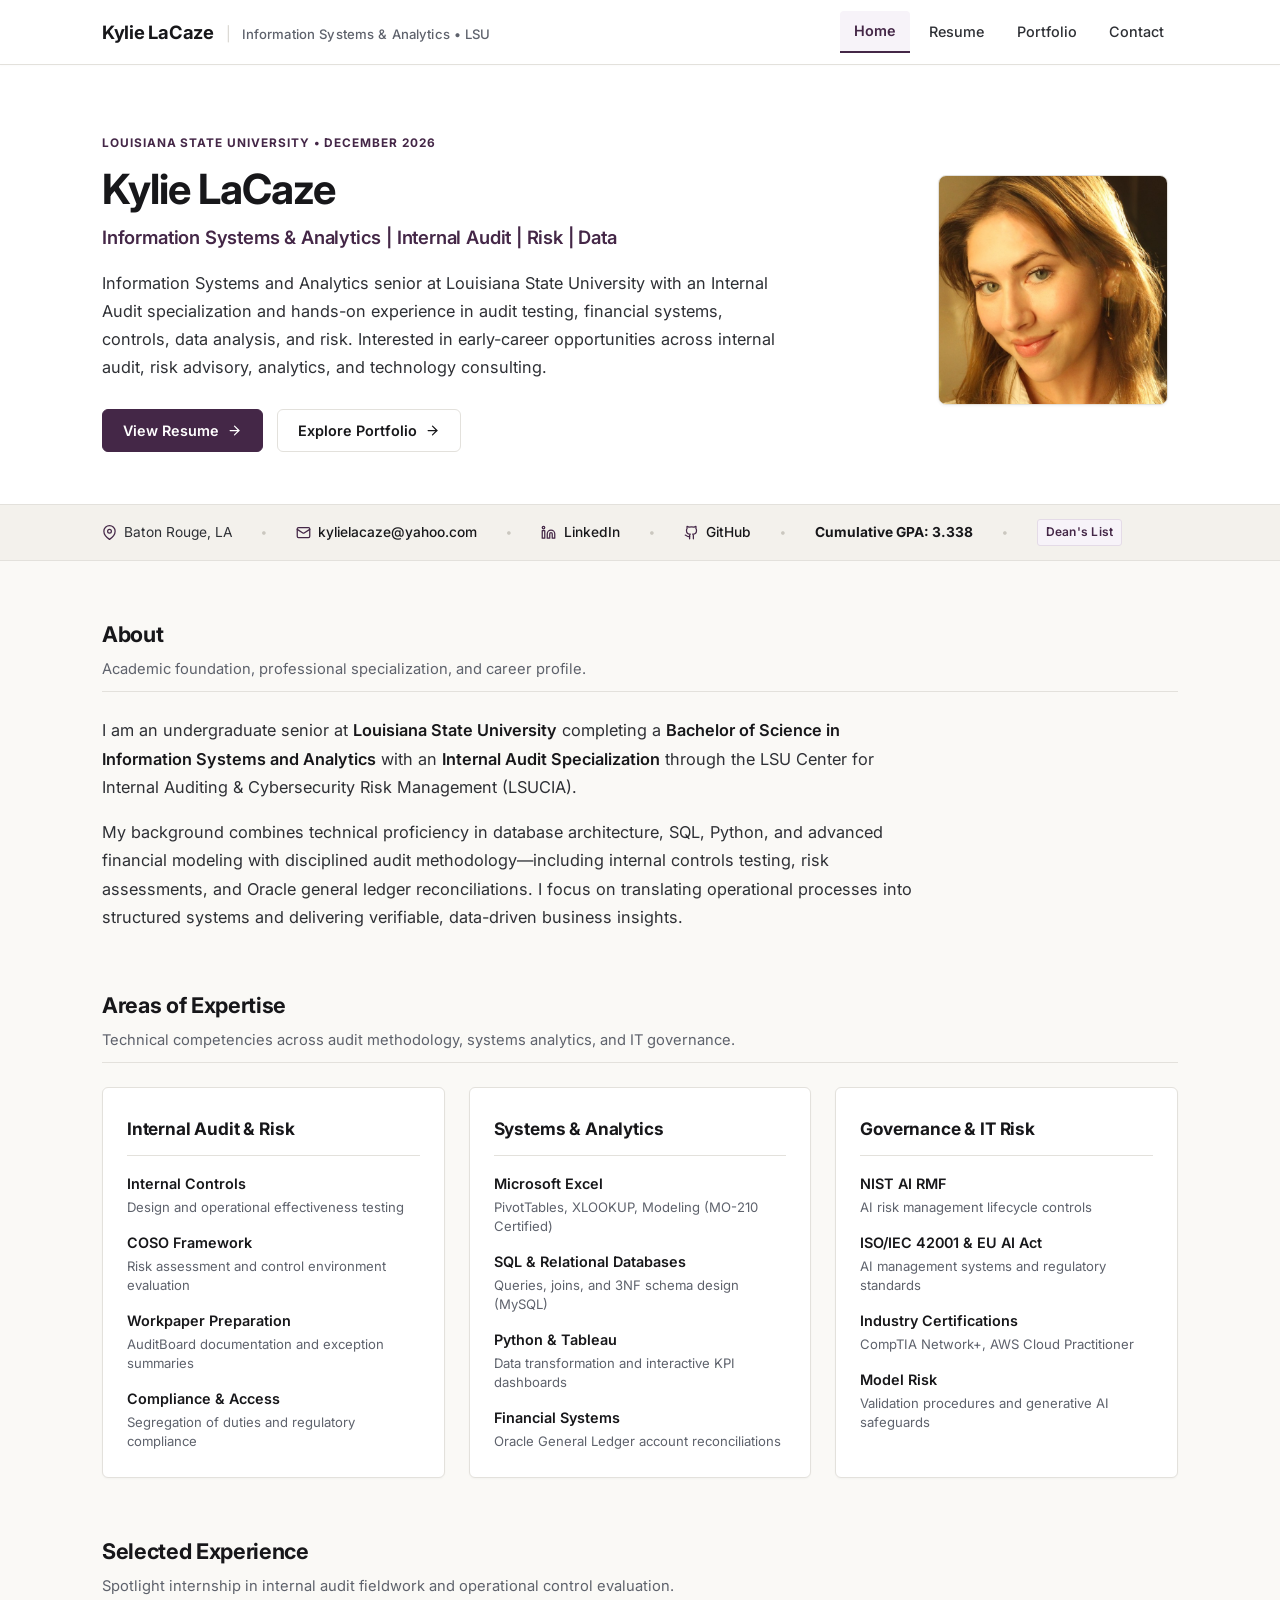
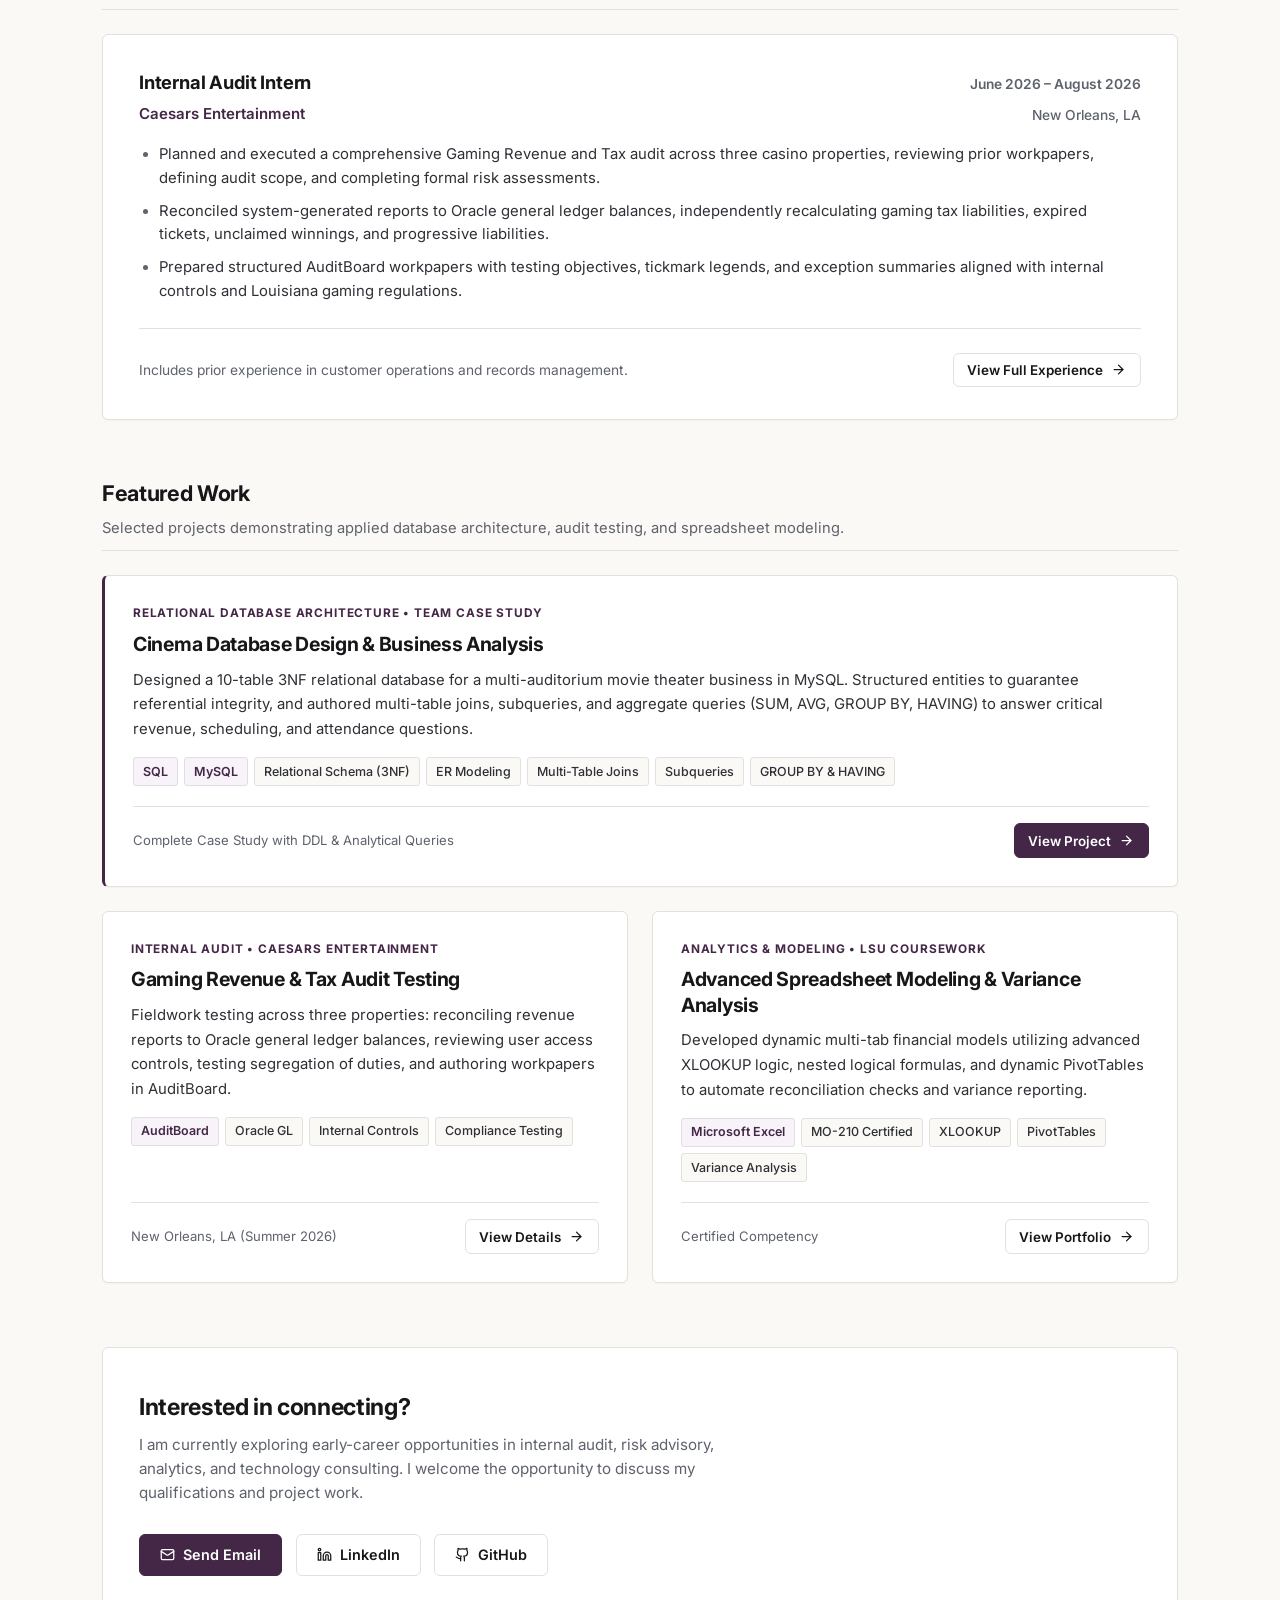
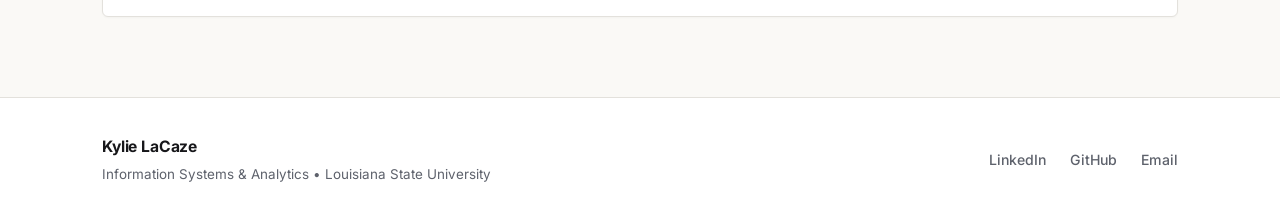
==== commit fc30a3d5: "changes 9/21/2026" ====
--- a/index.html
+++ b/index.html
@@ -3,7 +3,7 @@
 <head>
   <meta charset="UTF-8">
   <meta name="viewport" content="width=device-width, initial-scale=1.0">
-  <meta name="description" content="Professional portfolio of Kylie LaCaze, LSU Senior studying Information Systems and Analytics with experience in internal audit, analytics, Excel, and business systems.">
+  <meta name="description" content="Professional portfolio of Kylie LaCaze, LSU Senior in Information Systems and Analytics with experience in internal audit, IT risk advisory, SQL database design, Excel modeling, and business analytics.">
   <title>Kylie LaCaze | Information Systems &amp; Analytics</title>
   
   <!-- Google Fonts: Inter -->
@@ -16,20 +16,20 @@
 </head>
 <body>
 
-  <!-- Site Navigation -->
+  <!-- Sticky Site Header -->
   <header class="site-header">
     <div class="container">
-      <nav class="site-nav">
+      <nav class="site-nav" aria-label="Main Navigation">
         <a href="index.html" class="nav-brand">
           <span class="brand-name">Kylie LaCaze</span>
           <span class="brand-divider">|</span>
           <span class="brand-tagline">Information Systems &amp; Analytics • LSU</span>
         </a>
         <ul class="nav-links">
-          <li><a href="index.html" class="nav-link active">Home</a></li>
+          <li><a href="index.html" class="nav-link active" aria-current="page">Home</a></li>
           <li><a href="resume.html" class="nav-link">Resume</a></li>
           <li><a href="portfolio.html" class="nav-link">Portfolio</a></li>
-          <li><a href="#contact" class="nav-link">Contact</a></li>
+          <li><a href="contact.html" class="nav-link">Contact</a></li>
         </ul>
       </nav>
     </div>
@@ -37,282 +37,346 @@
 
   <!-- Main Content -->
   <main class="main-content">
-    <!-- Hero Section (15-Second Recruiter Overview) -->
+    
+    <!-- Hero Section (Balanced Two-Column Desktop Layout) -->
     <section class="hero-section">
       <div class="container">
         <div class="hero-grid">
-          <!-- Text Content -->
+          <!-- Left Column -->
           <div class="hero-content">
             <div class="eyebrow-tag">
-              <span>Louisiana State University • Graduating December 2026</span>
+              <span>Louisiana State University • December 2026</span>
             </div>
             <h1 class="hero-title">Kylie LaCaze</h1>
+            <div class="hero-headline">
+              Information Systems &amp; Analytics | Internal Audit | Risk | Data
+            </div>
             <p class="hero-subtitle">
-              Senior pursuing a Bachelor of Science in Information Systems and Analytics with a Specialization in Internal Audit from the LSU Center for Internal Auditing &amp; Cybersecurity Risk Management. Seeking early-career opportunities in <strong>Internal Audit</strong>, <strong>IT Risk Advisory</strong>, <strong>Business Analytics</strong>, and <strong>Technology Consulting</strong>.
+              Information Systems and Analytics senior at Louisiana State University with an Internal Audit specialization and hands-on experience in audit testing, financial systems, controls, data analysis, and risk. Interested in early-career opportunities across internal audit, risk advisory, analytics, and technology consulting.
             </p>
 
-            <!-- Recruiter Quick-Reference Bar -->
-            <div class="recruiter-meta-bar">
-              <div class="meta-item">
-                <svg viewBox="0 0 24 24" fill="none" stroke="currentColor" stroke-width="2" stroke-linecap="round" stroke-linejoin="round" aria-hidden="true"><path d="M21 10c0 7-9 13-9 13s-9-6-9-13a9 9 0 0 1 18 0z"></path><circle cx="12" cy="10" r="3"></circle></svg>
-                <span>Baton Rouge, LA</span>
-              </div>
-              <div class="meta-divider"></div>
-              <div class="meta-item">
-                <svg viewBox="0 0 24 24" fill="none" stroke="currentColor" stroke-width="2" stroke-linecap="round" stroke-linejoin="round" aria-hidden="true"><rect x="2" y="4" width="20" height="16" rx="2"></rect><path d="m22 7-8.97 5.7a1.94 1.94 0 0 1-2.06 0L2 7"></path></svg>
-                <a href="mailto:kylielacaze@yahoo.com">kylielacaze@yahoo.com</a>
-              </div>
-              <div class="meta-divider"></div>
-              <div class="meta-item">
-                <svg viewBox="0 0 24 24" fill="none" stroke="currentColor" stroke-width="2" stroke-linecap="round" stroke-linejoin="round" aria-hidden="true"><path d="M16 8a6 6 0 0 1 6 6v7h-4v-7a2 2 0 0 0-2-2 2 2 0 0 0-2 2v7h-4v-7a6 6 0 0 1 6-6z"></path><rect x="2" y="9" width="4" height="12"></rect><circle cx="4" cy="4" r="2"></circle></svg>
-                <a href="https://www.linkedin.com" target="_blank" rel="noopener noreferrer">LinkedIn</a>
-              </div>
-              <div class="meta-divider"></div>
-              <div class="meta-item">
-                <svg viewBox="0 0 24 24" fill="none" stroke="currentColor" stroke-width="2" stroke-linecap="round" stroke-linejoin="round" aria-hidden="true"><path d="M15 22v-4a4.8 4.8 0 0 0-1-3.5c3 0 6-2 6-5.5.08-1.25-.27-2.48-1-3.5.28-1.15.28-2.35 0-3.5 0 0-1 0-3 1.5-2.64-.5-5.36-.5-8 0C6 2 5 2 5 2c-.3 1.15-.3 2.35 0 3.5A5.403 5.403 0 0 0 4 9c0 3.5 3 5.5 6 5.5-.39.49-.68 1.05-.85 1.65-.17.6-.22 1.23-.15 1.85v4"></path><path d="M9 18c-4.51 2-5-2-7-2"></path></svg>
-                <a href="https://github.com/Kylielacaze" target="_blank" rel="noopener noreferrer">GitHub</a>
-              </div>
-              <div class="meta-divider"></div>
-              <div class="meta-item">
-                <span class="meta-highlight">GPA: 3.338</span>
-              </div>
-              <div class="meta-item">
-                <span class="honor-tag">Dean's List</span>
-              </div>
-            </div>
-
-            <!-- Primary Actions -->
             <div class="btn-group">
               <a href="resume.html" class="btn btn-primary">
-                <span>View Full Resume</span>
-                <svg viewBox="0 0 24 24" width="15" height="15" fill="none" stroke="currentColor" stroke-width="2" stroke-linecap="round" stroke-linejoin="round" aria-hidden="true"><line x1="5" y1="12" x2="19" y2="12"></line><polyline points="12 5 19 12 12 19"></polyline></svg>
+                <span>View Resume</span>
+                <svg viewBox="0 0 24 24" fill="none" stroke="currentColor" stroke-width="2" stroke-linecap="round" stroke-linejoin="round" aria-hidden="true"><line x1="5" y1="12" x2="19" y2="12"></line><polyline points="12 5 19 12 12 19"></polyline></svg>
               </a>
               <a href="portfolio.html" class="btn btn-secondary">
                 <span>Explore Portfolio</span>
-                <svg viewBox="0 0 24 24" width="15" height="15" fill="none" stroke="currentColor" stroke-width="2" stroke-linecap="round" stroke-linejoin="round" aria-hidden="true"><line x1="5" y1="12" x2="19" y2="12"></line><polyline points="12 5 19 12 12 19"></polyline></svg>
+                <svg viewBox="0 0 24 24" fill="none" stroke="currentColor" stroke-width="2" stroke-linecap="round" stroke-linejoin="round" aria-hidden="true"><line x1="5" y1="12" x2="19" y2="12"></line><polyline points="12 5 19 12 12 19"></polyline></svg>
               </a>
             </div>
           </div>
 
-          <!-- Headshot Image -->
+          <!-- Right Column: Professional Headshot -->
           <div class="hero-image-wrap">
-            <img src="kylie-headshot.jpg" alt="Kylie LaCaze Headshot" class="hero-headshot">
-          </div>
-        </div>
-      </div>
-    </section>
-
-    <!-- Brief About Me -->
-    <section class="container content-section" style="margin-top: 2.75rem;">
-      <div class="section-header">
-        <h2 class="section-title">About Me</h2>
-        <p class="section-desc">Academic background, internal audit focus, and career profile.</p>
-      </div>
-
-      <div class="card" style="padding: 1.5rem 1.75rem;">
-        <p class="card-body" style="font-size: 1rem; line-height: 1.7; color: var(--color-text-strong); margin-bottom: 0.85rem;">
-          I am an undergraduate senior at <strong>Louisiana State University</strong> pursuing a <strong>Bachelor of Science in Information Systems and Analytics</strong> (December 2026, GPA: 3.338) with an <strong>Internal Audit Specialization</strong> through the LSU Center for Internal Auditing &amp; Cybersecurity Risk Management.
-        </p>
-        <p class="card-body" style="font-size: 0.94rem; line-height: 1.65; margin-bottom: 0;">
-          My background combines technical proficiency in database management, SQL, Python, and advanced Excel modeling with disciplined audit methodology, including internal controls testing, risk assessments, and Oracle general ledger reconciliations. I focus on translating operational processes into structured systems and delivering actionable business insights.
-        </p>
-      </div>
-    </section>
-
-    <!-- Concise Core Competencies -->
+            <img src="kylie-headshot.jpg" alt="Kylie LaCaze portrait" class="hero-headshot" width="230" height="230">
+          </div>
+        </div>
+      </div>
+    </section>
+
+    <!-- Compact Recruiter Metadata Bar -->
+    <div class="hero-meta-bar">
+      <div class="container">
+        <div class="meta-items-row">
+          <div class="meta-item">
+            <svg viewBox="0 0 24 24" fill="none" stroke="currentColor" stroke-width="2" stroke-linecap="round" stroke-linejoin="round" aria-hidden="true"><path d="M21 10c0 7-9 13-9 13s-9-6-9-13a9 9 0 0 1 18 0z"></path><circle cx="12" cy="10" r="3"></circle></svg>
+            <span>Baton Rouge, LA</span>
+          </div>
+          <span class="meta-separator" aria-hidden="true">&bull;</span>
+          <div class="meta-item">
+            <svg viewBox="0 0 24 24" fill="none" stroke="currentColor" stroke-width="2" stroke-linecap="round" stroke-linejoin="round" aria-hidden="true"><rect x="2" y="4" width="20" height="16" rx="2"></rect><path d="m22 7-8.97 5.7a1.94 1.94 0 0 1-2.06 0L2 7"></path></svg>
+            <a href="mailto:kylielacaze@yahoo.com">kylielacaze@yahoo.com</a>
+          </div>
+          <span class="meta-separator" aria-hidden="true">&bull;</span>
+          <div class="meta-item">
+            <svg viewBox="0 0 24 24" fill="none" stroke="currentColor" stroke-width="2" stroke-linecap="round" stroke-linejoin="round" aria-hidden="true"><path d="M16 8a6 6 0 0 1 6 6v7h-4v-7a2 2 0 0 0-2-2 2 2 0 0 0-2 2v7h-4v-7a6 6 0 0 1 6-6z"></path><rect x="2" y="9" width="4" height="12"></rect><circle cx="4" cy="4" r="2"></circle></svg>
+            <a href="https://www.linkedin.com" target="_blank" rel="noopener noreferrer">LinkedIn</a>
+          </div>
+          <span class="meta-separator" aria-hidden="true">&bull;</span>
+          <div class="meta-item">
+            <svg viewBox="0 0 24 24" fill="none" stroke="currentColor" stroke-width="2" stroke-linecap="round" stroke-linejoin="round" aria-hidden="true"><path d="M15 22v-4a4.8 4.8 0 0 0-1-3.5c3 0 6-2 6-5.5.08-1.25-.27-2.48-1-3.5.28-1.15.28-2.35 0-3.5 0 0-1 0-3 1.5-2.64-.5-5.36-.5-8 0C6 2 5 2 5 2c-.3 1.15-.3 2.35 0 3.5A5.403 5.403 0 0 0 4 9c0 3.5 3 5.5 6 5.5-.39.49-.68 1.05-.85 1.65-.17.6-.22 1.23-.15 1.85v4"></path><path d="M9 18c-4.51 2-5-2-7-2"></path></svg>
+            <a href="https://github.com/Kylielacaze" target="_blank" rel="noopener noreferrer">GitHub</a>
+          </div>
+          <span class="meta-separator" aria-hidden="true">&bull;</span>
+          <div class="meta-item">
+            <span class="meta-highlight">Cumulative GPA: 3.338</span>
+          </div>
+          <span class="meta-separator" aria-hidden="true">&bull;</span>
+          <div class="meta-item">
+            <span class="honor-tag">Dean's List</span>
+          </div>
+        </div>
+      </div>
+    </div>
+
+    <!-- Section 1: About -->
     <section class="container content-section">
       <div class="section-header">
-        <h2 class="section-title">Core Competencies</h2>
-        <p class="section-desc">Key technical and advisory capabilities across audit, systems, and governance.</p>
-      </div>
-
-      <div class="skills-container">
-        <!-- Competency 1 -->
-        <div class="skill-card">
-          <div class="skill-header">
-            <h3>Internal Audit &amp; Risk</h3>
-          </div>
-          <ul class="skill-list">
-            <li class="skill-item">
-              <span class="skill-name">Internal Controls</span>
-              <span class="skill-desc">Design &amp; operational effectiveness testing</span>
-            </li>
-            <li class="skill-item">
-              <span class="skill-name">COSO Framework</span>
-              <span class="skill-desc">Risk assessment &amp; control environment</span>
-            </li>
-            <li class="skill-item">
-              <span class="skill-name">Workpaper Preparation</span>
-              <span class="skill-desc">AuditBoard documentation &amp; exception summaries</span>
-            </li>
-            <li class="skill-item">
-              <span class="skill-name">Compliance &amp; Access</span>
-              <span class="skill-desc">Segregation of duties, key permissions, regulatory rules</span>
-            </li>
-          </ul>
-        </div>
-
-        <!-- Competency 2 -->
-        <div class="skill-card">
-          <div class="skill-header">
-            <h3>Systems &amp; Analytics</h3>
-          </div>
-          <ul class="skill-list">
-            <li class="skill-item">
-              <span class="skill-name">Microsoft Excel</span>
-              <span class="skill-desc">PivotTables, XLOOKUP, Modeling (MO-210 Certified)</span>
-            </li>
-            <li class="skill-item">
-              <span class="skill-name">SQL &amp; Relational Databases</span>
-              <span class="skill-desc">Queries, joins, 3NF schema design (MySQL)</span>
-            </li>
-            <li class="skill-item">
-              <span class="skill-name">Python &amp; Tableau</span>
-              <span class="skill-desc">Data transformation &amp; interactive KPI dashboards</span>
-            </li>
-            <li class="skill-item">
-              <span class="skill-name">Financial Systems</span>
-              <span class="skill-desc">Oracle General Ledger account reconciliations</span>
-            </li>
-          </ul>
-        </div>
-
-        <!-- Competency 3 -->
-        <div class="skill-card">
-          <div class="skill-header">
-            <h3>Governance &amp; IT Risk</h3>
-          </div>
-          <ul class="skill-list">
-            <li class="skill-item">
-              <span class="skill-name">NIST AI RMF</span>
-              <span class="skill-desc">AI risk management lifecycle controls</span>
-            </li>
-            <li class="skill-item">
-              <span class="skill-name">ISO/IEC 42001 &amp; EU AI Act</span>
-              <span class="skill-desc">AI management systems &amp; regulatory compliance</span>
-            </li>
-            <li class="skill-item">
-              <span class="skill-name">Certifications</span>
-              <span class="skill-desc">CompTIA Network+, AWS Cloud Practitioner</span>
-            </li>
-            <li class="skill-item">
-              <span class="skill-name">Model Risk</span>
-              <span class="skill-desc">Validation procedures &amp; generative AI safeguards</span>
-            </li>
-          </ul>
-        </div>
-      </div>
-    </section>
-
-    <!-- Brief Experience Preview -->
+        <h2 class="section-title">About</h2>
+        <p class="section-desc">Academic foundation, professional specialization, and career profile.</p>
+      </div>
+
+      <div class="editorial-text-block">
+        <p>
+          I am an undergraduate senior at <strong>Louisiana State University</strong> completing a <strong>Bachelor of Science in Information Systems and Analytics</strong> with an <strong>Internal Audit Specialization</strong> through the LSU Center for Internal Auditing &amp; Cybersecurity Risk Management (LSUCIA).
+        </p>
+        <p>
+          My background combines technical proficiency in database architecture, SQL, Python, and advanced financial modeling with disciplined audit methodology—including internal controls testing, risk assessments, and Oracle general ledger reconciliations. I focus on translating operational processes into structured systems and delivering verifiable, data-driven business insights.
+        </p>
+      </div>
+    </section>
+
+    <!-- Section 2: Areas of Expertise -->
     <section class="container content-section">
       <div class="section-header">
-        <h2 class="section-title">Experience Preview</h2>
-        <p class="section-desc">Recent internship spotlight in internal audit fieldwork.</p>
-      </div>
-
-      <div class="card" style="padding: 1.6rem 1.75rem;">
-        <div style="display: flex; justify-content: space-between; align-items: baseline; flex-wrap: wrap; gap: 0.5rem; margin-bottom: 0.35rem;">
-          <h3 class="experience-title" style="font-size: 1.1rem;">Internal Audit Intern</h3>
-          <span class="experience-date">June 2026 – August 2026</span>
-        </div>
-        <div class="experience-company-line" style="margin-bottom: 0.75rem;">
-          <span>Caesars Entertainment &bull; New Orleans, LA</span>
-        </div>
-        <p class="card-body" style="font-size: 0.94rem; margin-bottom: 1.15rem; line-height: 1.6;">
-          Planned and executed a full-year Gaming Revenue and Tax audit across three casino properties. Reconciled operational reports to Oracle general ledger balances, independently recalculated gaming tax liabilities, evaluated operational and surveillance controls, and prepared formal AuditBoard workpapers aligned with Louisiana gaming standards.
-        </p>
-        <div style="display: flex; justify-content: space-between; align-items: center; flex-wrap: wrap; gap: 1rem; border-top: 1px solid var(--color-border); padding-top: 1rem;">
-          <span style="font-size: 0.84rem; color: var(--color-text-muted);">
-            Also includes prior customer operations and records management experience.
+        <h2 class="section-title">Areas of Expertise</h2>
+        <p class="section-desc">Technical competencies across audit methodology, systems analytics, and IT governance.</p>
+      </div>
+
+      <div class="expertise-grid">
+        <!-- Competency 1 -->
+        <div class="expertise-card">
+          <div class="expertise-card-header">
+            <h3 class="expertise-title">Internal Audit &amp; Risk</h3>
+          </div>
+          <ul class="expertise-list">
+            <li class="expertise-item">
+              <span class="expertise-item-name">Internal Controls</span>
+              <span class="expertise-item-desc">Design and operational effectiveness testing</span>
+            </li>
+            <li class="expertise-item">
+              <span class="expertise-item-name">COSO Framework</span>
+              <span class="expertise-item-desc">Risk assessment and control environment evaluation</span>
+            </li>
+            <li class="expertise-item">
+              <span class="expertise-item-name">Workpaper Preparation</span>
+              <span class="expertise-item-desc">AuditBoard documentation and exception summaries</span>
+            </li>
+            <li class="expertise-item">
+              <span class="expertise-item-name">Compliance &amp; Access</span>
+              <span class="expertise-item-desc">Segregation of duties and regulatory compliance</span>
+            </li>
+          </ul>
+        </div>
+
+        <!-- Competency 2 -->
+        <div class="expertise-card">
+          <div class="expertise-card-header">
+            <h3 class="expertise-title">Systems &amp; Analytics</h3>
+          </div>
+          <ul class="expertise-list">
+            <li class="expertise-item">
+              <span class="expertise-item-name">Microsoft Excel</span>
+              <span class="expertise-item-desc">PivotTables, XLOOKUP, Modeling (MO-210 Certified)</span>
+            </li>
+            <li class="expertise-item">
+              <span class="expertise-item-name">SQL &amp; Relational Databases</span>
+              <span class="expertise-item-desc">Queries, joins, and 3NF schema design (MySQL)</span>
+            </li>
+            <li class="expertise-item">
+              <span class="expertise-item-name">Python &amp; Tableau</span>
+              <span class="expertise-item-desc">Data transformation and interactive KPI dashboards</span>
+            </li>
+            <li class="expertise-item">
+              <span class="expertise-item-name">Financial Systems</span>
+              <span class="expertise-item-desc">Oracle General Ledger account reconciliations</span>
+            </li>
+          </ul>
+        </div>
+
+        <!-- Competency 3 -->
+        <div class="expertise-card">
+          <div class="expertise-card-header">
+            <h3 class="expertise-title">Governance &amp; IT Risk</h3>
+          </div>
+          <ul class="expertise-list">
+            <li class="expertise-item">
+              <span class="expertise-item-name">NIST AI RMF</span>
+              <span class="expertise-item-desc">AI risk management lifecycle controls</span>
+            </li>
+            <li class="expertise-item">
+              <span class="expertise-item-name">ISO/IEC 42001 &amp; EU AI Act</span>
+              <span class="expertise-item-desc">AI management systems and regulatory standards</span>
+            </li>
+            <li class="expertise-item">
+              <span class="expertise-item-name">Industry Certifications</span>
+              <span class="expertise-item-desc">CompTIA Network+, AWS Cloud Practitioner</span>
+            </li>
+            <li class="expertise-item">
+              <span class="expertise-item-name">Model Risk</span>
+              <span class="expertise-item-desc">Validation procedures and generative AI safeguards</span>
+            </li>
+          </ul>
+        </div>
+      </div>
+    </section>
+
+    <!-- Section 3: Selected Experience (Caesars Entertainment Spotlight) -->
+    <section class="container content-section">
+      <div class="section-header">
+        <h2 class="section-title">Selected Experience</h2>
+        <p class="section-desc">Spotlight internship in internal audit fieldwork and operational control evaluation.</p>
+      </div>
+
+      <div class="experience-container">
+        <div class="experience-entry" style="padding-bottom: 1.5rem; margin-bottom: 1.5rem;">
+          <div class="experience-header">
+            <h3 class="experience-role">Internal Audit Intern</h3>
+            <span class="experience-date">June 2026 – August 2026</span>
+          </div>
+          <div class="experience-meta-line">
+            <span class="experience-employer">Caesars Entertainment</span>
+            <span class="experience-location">New Orleans, LA</span>
+          </div>
+          <ul class="experience-bullets">
+            <li>Planned and executed a comprehensive Gaming Revenue and Tax audit across three casino properties, reviewing prior workpapers, defining audit scope, and completing formal risk assessments.</li>
+            <li>Reconciled system-generated reports to Oracle general ledger balances, independently recalculating gaming tax liabilities, expired tickets, unclaimed winnings, and progressive liabilities.</li>
+            <li>Prepared structured AuditBoard workpapers with testing objectives, tickmark legends, and exception summaries aligned with internal controls and Louisiana gaming regulations.</li>
+          </ul>
+        </div>
+
+        <div style="display: flex; justify-content: space-between; align-items: center; flex-wrap: wrap; gap: 1rem;">
+          <span style="font-size: 0.86rem; color: var(--color-text-muted);">
+            Includes prior experience in customer operations and records management.
           </span>
-          <a href="resume.html#experience" class="btn btn-secondary">
-            <span>View Complete Career History on Resume</span>
-            <svg viewBox="0 0 24 24" width="15" height="15" fill="none" stroke="currentColor" stroke-width="2" stroke-linecap="round" stroke-linejoin="round" aria-hidden="true"><line x1="5" y1="12" x2="19" y2="12"></line><polyline points="12 5 19 12 12 19"></polyline></svg>
+          <a href="resume.html#experience" class="btn btn-secondary btn-sm">
+            <span>View Full Experience</span>
+            <svg viewBox="0 0 24 24" fill="none" stroke="currentColor" stroke-width="2" stroke-linecap="round" stroke-linejoin="round" aria-hidden="true"><line x1="5" y1="12" x2="19" y2="12"></line><polyline points="12 5 19 12 12 19"></polyline></svg>
           </a>
         </div>
       </div>
     </section>
 
-    <!-- Contact Section -->
-    <section id="contact" class="container content-section">
+    <!-- Section 4: Featured Work -->
+    <section class="container content-section">
       <div class="section-header">
-        <h2 class="section-title">Contact</h2>
-        <p class="section-desc">Connect regarding opportunities in internal audit, analytics, risk advisory, and business technology roles.</p>
-      </div>
-
-      <div class="card" style="padding: 1.75rem;">
-        <div class="contact-grid">
-          <!-- Email -->
-          <div class="contact-tile">
-            <div class="tile-label">
-              <svg viewBox="0 0 24 24" fill="none" stroke="currentColor" stroke-width="2" stroke-linecap="round" stroke-linejoin="round" aria-hidden="true"><rect x="2" y="4" width="20" height="16" rx="2"></rect><path d="m22 7-8.97 5.7a1.94 1.94 0 0 1-2.06 0L2 7"></path></svg>
-              <span>Email</span>
-            </div>
-            <div class="tile-value">
-              <a href="mailto:kylielacaze@yahoo.com">kylielacaze@yahoo.com</a>
-            </div>
-          </div>
-
-          <!-- LinkedIn -->
-          <div class="contact-tile">
-            <div class="tile-label">
-              <svg viewBox="0 0 24 24" fill="none" stroke="currentColor" stroke-width="2" stroke-linecap="round" stroke-linejoin="round" aria-hidden="true"><path d="M16 8a6 6 0 0 1 6 6v7h-4v-7a2 2 0 0 0-2-2 2 2 0 0 0-2 2v7h-4v-7a6 6 0 0 1 6-6z"></path><rect x="2" y="9" width="4" height="12"></rect><circle cx="4" cy="4" r="2"></circle></svg>
-              <span>LinkedIn</span>
-            </div>
-            <div class="tile-value">
-              <a href="https://www.linkedin.com" target="_blank" rel="noopener noreferrer">linkedin.com/in/kylie-lacaze</a>
-            </div>
-          </div>
-
-          <!-- GitHub -->
-          <div class="contact-tile">
-            <div class="tile-label">
-              <svg viewBox="0 0 24 24" fill="none" stroke="currentColor" stroke-width="2" stroke-linecap="round" stroke-linejoin="round" aria-hidden="true"><path d="M15 22v-4a4.8 4.8 0 0 0-1-3.5c3 0 6-2 6-5.5.08-1.25-.27-2.48-1-3.5.28-1.15.28-2.35 0-3.5 0 0-1 0-3 1.5-2.64-.5-5.36-.5-8 0C6 2 5 2 5 2c-.3 1.15-.3 2.35 0 3.5A5.403 5.403 0 0 0 4 9c0 3.5 3 5.5 6 5.5-.39.49-.68 1.05-.85 1.65-.17.6-.22 1.23-.15 1.85v4"></path><path d="M9 18c-4.51 2-5-2-7-2"></path></svg>
-              <span>GitHub</span>
-            </div>
-            <div class="tile-value">
-              <a href="https://github.com/Kylielacaze" target="_blank" rel="noopener noreferrer">github.com/Kylielacaze</a>
-            </div>
-          </div>
-
-          <!-- Location -->
-          <div class="contact-tile">
-            <div class="tile-label">
-              <svg viewBox="0 0 24 24" fill="none" stroke="currentColor" stroke-width="2" stroke-linecap="round" stroke-linejoin="round" aria-hidden="true"><path d="M21 10c0 7-9 13-9 13s-9-6-9-13a9 9 0 0 1 18 0z"></path><circle cx="12" cy="10" r="3"></circle></svg>
-              <span>Location</span>
-            </div>
-            <div class="tile-value">
-              Baton Rouge, Louisiana
-            </div>
-          </div>
-        </div>
-
-        <div style="padding-top: 1.25rem; border-top: 1px solid var(--color-border); display: flex; gap: 0.85rem; flex-wrap: wrap; align-items: center;">
+        <h2 class="section-title">Featured Work</h2>
+        <p class="section-desc">Selected projects demonstrating applied database architecture, audit testing, and spreadsheet modeling.</p>
+      </div>
+
+      <div class="portfolio-grid">
+        <!-- Project 1: Cinema Database Design (Featured Deep-Dive) -->
+        <article class="project-card project-card-featured">
+          <div class="project-card-top">
+            <div class="project-category-label">Relational Database Architecture &bull; Team Case Study</div>
+            <h3 class="project-card-title">
+              <a href="cinema-database.html">Cinema Database Design &amp; Business Analysis</a>
+            </h3>
+            <p class="project-card-desc">
+              Designed a 10-table 3NF relational database for a multi-auditorium movie theater business in MySQL. Structured entities to guarantee referential integrity, and authored multi-table joins, subqueries, and aggregate queries (SUM, AVG, GROUP BY, HAVING) to answer critical revenue, scheduling, and attendance questions.
+            </p>
+            <div class="tag-group">
+              <span class="tech-chip accent">SQL</span>
+              <span class="tech-chip accent">MySQL</span>
+              <span class="tech-chip">Relational Schema (3NF)</span>
+              <span class="tech-chip">ER Modeling</span>
+              <span class="tech-chip">Multi-Table Joins</span>
+              <span class="tech-chip">Subqueries</span>
+              <span class="tech-chip">GROUP BY &amp; HAVING</span>
+            </div>
+          </div>
+          <div class="project-card-bottom">
+            <span class="project-context-note">Complete Case Study with DDL &amp; Analytical Queries</span>
+            <a href="cinema-database.html" class="btn btn-primary btn-sm">
+              <span>View Project</span>
+              <svg viewBox="0 0 24 24" fill="none" stroke="currentColor" stroke-width="2" stroke-linecap="round" stroke-linejoin="round" aria-hidden="true"><line x1="5" y1="12" x2="19" y2="12"></line><polyline points="12 5 19 12 12 19"></polyline></svg>
+            </a>
+          </div>
+        </article>
+
+        <!-- Project 2: Caesars Audit Testing -->
+        <article class="project-card">
+          <div class="project-card-top">
+            <div class="project-category-label">Internal Audit &bull; Caesars Entertainment</div>
+            <h3 class="project-card-title">
+              <a href="resume.html#experience">Gaming Revenue &amp; Tax Audit Testing</a>
+            </h3>
+            <p class="project-card-desc">
+              Fieldwork testing across three properties: reconciling revenue reports to Oracle general ledger balances, reviewing user access controls, testing segregation of duties, and authoring workpapers in AuditBoard.
+            </p>
+            <div class="tag-group">
+              <span class="tech-chip accent">AuditBoard</span>
+              <span class="tech-chip">Oracle GL</span>
+              <span class="tech-chip">Internal Controls</span>
+              <span class="tech-chip">Compliance Testing</span>
+            </div>
+          </div>
+          <div class="project-card-bottom">
+            <span class="project-context-note">New Orleans, LA (Summer 2026)</span>
+            <a href="resume.html#experience" class="btn btn-secondary btn-sm">
+              <span>View Details</span>
+              <svg viewBox="0 0 24 24" fill="none" stroke="currentColor" stroke-width="2" stroke-linecap="round" stroke-linejoin="round" aria-hidden="true"><line x1="5" y1="12" x2="19" y2="12"></line><polyline points="12 5 19 12 12 19"></polyline></svg>
+            </a>
+          </div>
+        </article>
+
+        <!-- Project 3: Spreadsheet Modeling -->
+        <article class="project-card">
+          <div class="project-card-top">
+            <div class="project-category-label">Analytics &amp; Modeling &bull; LSU Coursework</div>
+            <h3 class="project-card-title">
+              <a href="portfolio.html">Advanced Spreadsheet Modeling &amp; Variance Analysis</a>
+            </h3>
+            <p class="project-card-desc">
+              Developed dynamic multi-tab financial models utilizing advanced XLOOKUP logic, nested logical formulas, and dynamic PivotTables to automate reconciliation checks and variance reporting.
+            </p>
+            <div class="tag-group">
+              <span class="tech-chip accent">Microsoft Excel</span>
+              <span class="tech-chip">MO-210 Certified</span>
+              <span class="tech-chip">XLOOKUP</span>
+              <span class="tech-chip">PivotTables</span>
+              <span class="tech-chip">Variance Analysis</span>
+            </div>
+          </div>
+          <div class="project-card-bottom">
+            <span class="project-context-note">Certified Competency</span>
+            <a href="portfolio.html" class="btn btn-secondary btn-sm">
+              <span>View Portfolio</span>
+              <svg viewBox="0 0 24 24" fill="none" stroke="currentColor" stroke-width="2" stroke-linecap="round" stroke-linejoin="round" aria-hidden="true"><line x1="5" y1="12" x2="19" y2="12"></line><polyline points="12 5 19 12 12 19"></polyline></svg>
+            </a>
+          </div>
+        </article>
+      </div>
+    </section>
+
+    <!-- Section 5: Final Contact CTA -->
+    <section id="contact" class="container">
+      <div class="home-cta-section">
+        <div class="home-cta-content">
+          <h2 class="home-cta-title">Interested in connecting?</h2>
+          <p class="home-cta-desc">
+            I am currently exploring early-career opportunities in internal audit, risk advisory, analytics, and technology consulting. I welcome the opportunity to discuss my qualifications and project work.
+          </p>
+        </div>
+        <div class="btn-group">
           <a href="mailto:kylielacaze@yahoo.com" class="btn btn-primary">
-            <svg viewBox="0 0 24 24" width="15" height="15" fill="none" stroke="currentColor" stroke-width="2" stroke-linecap="round" stroke-linejoin="round" aria-hidden="true"><rect x="2" y="4" width="20" height="16" rx="2"></rect><path d="m22 7-8.97 5.7a1.94 1.94 0 0 1-2.06 0L2 7"></path></svg>
-            <span>Send Direct Email</span>
+            <svg viewBox="0 0 24 24" fill="none" stroke="currentColor" stroke-width="2" stroke-linecap="round" stroke-linejoin="round" aria-hidden="true"><rect x="2" y="4" width="20" height="16" rx="2"></rect><path d="m22 7-8.97 5.7a1.94 1.94 0 0 1-2.06 0L2 7"></path></svg>
+            <span>Send Email</span>
           </a>
-          <a href="resume.html" class="btn btn-secondary">Review Full Resume</a>
-          <a href="portfolio.html" class="btn btn-secondary">Explore Portfolio</a>
-        </div>
-      </div>
-    </section>
+          <a href="https://www.linkedin.com" target="_blank" rel="noopener noreferrer" class="btn btn-secondary">
+            <svg viewBox="0 0 24 24" fill="none" stroke="currentColor" stroke-width="2" stroke-linecap="round" stroke-linejoin="round" aria-hidden="true"><path d="M16 8a6 6 0 0 1 6 6v7h-4v-7a2 2 0 0 0-2-2 2 2 0 0 0-2 2v7h-4v-7a6 6 0 0 1 6-6z"></path><rect x="2" y="9" width="4" height="12"></rect><circle cx="4" cy="4" r="2"></circle></svg>
+            <span>LinkedIn</span>
+          </a>
+          <a href="https://github.com/Kylielacaze" target="_blank" rel="noopener noreferrer" class="btn btn-secondary">
+            <svg viewBox="0 0 24 24" fill="none" stroke="currentColor" stroke-width="2" stroke-linecap="round" stroke-linejoin="round" aria-hidden="true"><path d="M15 22v-4a4.8 4.8 0 0 0-1-3.5c3 0 6-2 6-5.5.08-1.25-.27-2.48-1-3.5.28-1.15.28-2.35 0-3.5 0 0-1 0-3 1.5-2.64-.5-5.36-.5-8 0C6 2 5 2 5 2c-.3 1.15-.3 2.35 0 3.5A5.403 5.403 0 0 0 4 9c0 3.5 3 5.5 6 5.5-.39.49-.68 1.05-.85 1.65-.17.6-.22 1.23-.15 1.85v4"></path><path d="M9 18c-4.51 2-5-2-7-2"></path></svg>
+            <span>GitHub</span>
+          </a>
+        </div>
+      </div>
+    </section>
+
   </main>
 
-  <!-- Site Footer -->
+  <!-- Minimal Site Footer -->
   <footer class="site-footer">
     <div class="container">
       <div class="footer-content">
         <div class="footer-brand">
           <div class="footer-name">Kylie LaCaze</div>
-          <div class="footer-tagline">B.S. in Information Systems and Analytics • LSU (Dec 2026)</div>
-          <div class="footer-tagline" style="font-size: 0.82rem;">Specialization in Internal Audit • Baton Rouge, LA</div>
+          <div class="footer-tagline">Information Systems &amp; Analytics &bull; Louisiana State University</div>
         </div>
         <ul class="footer-links">
-          <li><a href="index.html" class="footer-link">Home</a></li>
-          <li><a href="resume.html" class="footer-link">Resume</a></li>
-          <li><a href="portfolio.html" class="footer-link">Portfolio</a></li>
           <li><a href="https://www.linkedin.com" target="_blank" rel="noopener noreferrer" class="footer-link">LinkedIn</a></li>
           <li><a href="https://github.com/Kylielacaze" target="_blank" rel="noopener noreferrer" class="footer-link">GitHub</a></li>
           <li><a href="mailto:kylielacaze@yahoo.com" class="footer-link">Email</a></li>
--- a/styles.css
+++ b/styles.css
@@ -1,58 +1,63 @@
 /* ==========================================================================
-   Design System & CSS Custom Properties
-   Formal, Recruiter-Focused Executive Portfolio & Digital Resume
-   Specialization: Information Systems, Internal Audit & Analytics
+   Kylie LaCaze — Professional Portfolio & Curriculum Vitae Stylesheet
+   Specialization: Information Systems, Internal Audit, Risk Advisory & Analytics
+   Design Language: Minimal, Modern Corporate, Editorial Executive Aesthetics
    ========================================================================== */
 
+/* --------------------------------------------------------------------------
+   1. Design Tokens & CSS Custom Properties
+   -------------------------------------------------------------------------- */
 :root {
-  --font-family: 'Inter', system-ui, -apple-system, BlinkMacSystemFont, 'Segoe UI', Roboto, Oxygen, Ubuntu, Cantarell, sans-serif;
+  --font-family: 'Inter', system-ui, -apple-system, BlinkMacSystemFont, 'Segoe UI', Roboto, 'Helvetica Neue', Arial, sans-serif;
   
-  /* Primary Text & Neutrals (High Contrast & Legibility) */
-  --color-text-strong: #0f172a;      /* Deep Slate / Charcoal for Headings */
-  --color-text-body: #334155;        /* Neutral Slate 700 for Body text */
-  --color-text-muted: #64748b;       /* Slate 500 for secondary descriptions */
-  --color-text-subtle: #94a3b8;      /* Slate 400 for subtle borders/meta */
+  /* Primary Corporate Accent: Deep Muted Plum / Dark Purple */
+  --color-primary: #442747;
+  --color-primary-hover: #331c36;
+  --color-primary-active: #241126;
   
-  /* Background Layers */
-  --color-bg-page: #f8fafc;          /* Ultra-light neutral page wash */
-  --color-bg-surface: #ffffff;       /* Pure white for cards and modules */
-  --color-bg-subtle: #f1f5f9;        /* Light neutral tint for tags/coursework */
-  --color-bg-contrast: #0f172a;      /* Dark charcoal for high contrast */
-
-  /* Selective Corporate Lavender / Plum Accent */
-  --color-primary: #4c3a6e;          /* Executive Slate Violet */
-  --color-primary-hover: #382954;    /* Deep Plum Hover */
-  --color-primary-light: #f5f3f9;    /* Ultra-light lavender accent wash */
-  --color-primary-border: #ded7e9;   /* Soft lavender border accent */
-  --color-primary-focus: rgba(76, 58, 110, 0.15);
-
-  /* Academic & Professional Accents */
-  --color-academic-accent: #334155;
-  --color-distinction-bg: #fdfbf7;
-  --color-distinction-border: #e9e2cf;
-  --color-distinction-text: #78350f;
-  
-  /* Clean Structured Borders */
-  --color-border: #e2e8f0;           /* Clean Slate 200 */
-  --color-border-hover: #cbd5e1;     /* Slate 300 */
-  --color-border-dark: #94a3b8;      /* Slate 400 */
-
-  /* Restrained Elevation & Shadows */
-  --shadow-xs: 0 1px 2px 0 rgba(15, 23, 42, 0.04);
-  --shadow-sm: 0 1px 3px 0 rgba(15, 23, 42, 0.06), 0 1px 2px -1px rgba(15, 23, 42, 0.04);
-  --shadow-md: 0 4px 6px -1px rgba(15, 23, 42, 0.07), 0 2px 4px -2px rgba(15, 23, 42, 0.05);
-  
-  /* Understated Geometric Radii (No bubbly pill shapes) */
+  /* Subtle Lavender Accent (Used exclusively for very subtle backgrounds/highlights) */
+  --color-primary-light: #f7f3f9;
+  --color-primary-border: #e4dbe7;
+  --color-primary-focus: rgba(68, 39, 71, 0.12);
+
+  /* Page & Surface Layers (Warm White / Off-White) */
+  --color-bg-page: #faf9f6;
+  --color-bg-surface: #ffffff;
+  --color-bg-subtle: #f3f1ec;
+  --color-bg-subtle-alt: #eae8e1;
+
+  /* Typography: Charcoal / Near-Black Hierarchy */
+  --color-text-strong: #17171a;
+  --color-text-body: #2e3035;
+  --color-text-muted: #5e626c;
+  --color-text-subtle: #8a8f9a;
+
+  /* Soft Gray Hairline Borders */
+  --color-border: #e3e1dc;
+  --color-border-hover: #cac7bf;
+  --color-border-subtle: #eeece7;
+  --color-border-dark: #8c8880;
+
+  /* Restrained Elevation (No large shadows or floating-card effects) */
+  --shadow-xs: 0 1px 2px rgba(0, 0, 0, 0.03);
+  --shadow-sm: 0 1px 3px rgba(0, 0, 0, 0.05);
+  --shadow-md: 0 2px 6px rgba(0, 0, 0, 0.06);
+
+  /* Refined Geometric Radii */
+  --radius-xs: 3px;
   --radius-sm: 4px;
   --radius-md: 6px;
   --radius-lg: 8px;
-  
-  --container-max-width: 1040px;
-  --transition-fast: all 0.15s ease-in-out;
-}
-
-/* Base Reset & Core Typography */
-* {
+
+  /* Layout Constraints */
+  --container-max-width: 1140px;
+  --transition-smooth: all 0.18s ease-in-out;
+}
+
+/* --------------------------------------------------------------------------
+   2. Base Reset & Fundamental Styles
+   -------------------------------------------------------------------------- */
+*, *::before, *::after {
   margin: 0;
   padding: 0;
   box-sizing: border-box;
@@ -60,104 +65,119 @@
 
 html {
   scroll-behavior: smooth;
+  text-rendering: optimizeLegibility;
+  -webkit-font-smoothing: antialiased;
+  -moz-osx-font-smoothing: grayscale;
 }
 
 body {
   font-family: var(--font-family);
   background-color: var(--color-bg-page);
   color: var(--color-text-body);
-  line-height: 1.6;
-  -webkit-font-smoothing: antialiased;
-  -moz-osx-font-smoothing: grayscale;
+  line-height: 1.65;
+  font-size: 0.95rem;
   display: flex;
   flex-direction: column;
   min-height: 100vh;
 }
 
-/* Links */
 a {
   color: var(--color-primary);
   text-decoration: none;
-  transition: var(--transition-fast);
+  transition: var(--transition-smooth);
 }
 
 a:hover {
   color: var(--color-primary-hover);
 }
 
-/* Layout Container */
+a:focus-visible, button:focus-visible {
+  outline: 2px solid var(--color-primary);
+  outline-offset: 2px;
+}
+
+/* Core Container */
 .container {
   width: 100%;
   max-width: var(--container-max-width);
-  margin: 0 auto;
-  padding: 0 1.75rem;
-}
-
-/* ==========================================================================
-   Navigation Bar (Clean, Minimal, Text-Focused)
-   ========================================================================== */
+  margin-left: auto;
+  margin-right: auto;
+  padding-left: 2rem;
+  padding-right: 2rem;
+}
+
+.main-content {
+  flex: 1;
+  padding-bottom: 5rem;
+}
+
+/* --------------------------------------------------------------------------
+   3. Slim, Polished Sticky Navigation
+   -------------------------------------------------------------------------- */
 .site-header {
+  position: sticky;
+  top: 0;
+  z-index: 1000;
   background-color: #ffffff;
   border-bottom: 1px solid var(--color-border);
-  position: sticky;
-  top: 0;
-  z-index: 100;
-  box-shadow: 0 1px 2px 0 rgba(0, 0, 0, 0.02);
+  box-shadow: 0 1px 2px rgba(0, 0, 0, 0.02);
 }
 
 .site-nav {
   display: flex;
   justify-content: space-between;
   align-items: center;
-  height: 68px;
+  height: 64px;
 }
 
 .nav-brand {
   display: flex;
   align-items: baseline;
-  gap: 0.65rem;
-  color: var(--color-text-strong);
-  font-weight: 700;
-  letter-spacing: -0.01em;
-}
-
-.nav-brand .brand-name {
+  gap: 0.75rem;
+  text-decoration: none;
+}
+
+.brand-name {
   font-size: 1.15rem;
-  color: var(--color-text-strong);
-}
-
-.nav-brand .brand-divider {
-  color: var(--color-border-dark);
-  font-size: 0.95rem;
+  font-weight: 700;
+  letter-spacing: -0.015em;
+  color: var(--color-text-strong);
+}
+
+.brand-divider {
+  color: var(--color-border-hover);
   font-weight: 300;
-}
-
-.nav-brand .brand-tagline {
-  font-size: 0.8rem;
+  font-size: 0.9rem;
+}
+
+.brand-tagline {
+  font-size: 0.82rem;
   font-weight: 500;
   color: var(--color-text-muted);
-  letter-spacing: 0.02em;
+  letter-spacing: 0.01em;
 }
 
 .nav-links {
   display: flex;
   align-items: center;
   list-style: none;
-  gap: 0.25rem;
+  gap: 0.35rem;
 }
 
 .nav-link {
+  display: inline-block;
   font-size: 0.9rem;
   font-weight: 500;
   color: var(--color-text-body);
-  padding: 0.45rem 0.75rem;
+  padding: 0.5rem 0.85rem;
   border-radius: var(--radius-sm);
-  transition: var(--transition-fast);
+  transition: var(--transition-smooth);
+  position: relative;
 }
 
 .nav-link:hover {
   color: var(--color-primary);
-  background-color: var(--color-bg-subtle);
+  background-color: var(--color-primary-light);
 }
 
 .nav-link.active {
@@ -168,30 +188,31 @@
   border-radius: var(--radius-sm) var(--radius-sm) 0 0;
 }
 
-/* ==========================================================================
-   Buttons & Controls (Understated, Structured, Professional)
-   ========================================================================== */
+/* --------------------------------------------------------------------------
+   4. Buttons & Structured Actions
+   -------------------------------------------------------------------------- */
 .btn-group {
   display: flex;
   flex-wrap: wrap;
-  gap: 0.75rem;
-  align-items: center;
+  align-items: center;
+  gap: 0.85rem;
 }
 
 .btn {
   display: inline-flex;
   align-items: center;
   justify-content: center;
-  gap: 0.45rem;
+  gap: 0.5rem;
+  font-family: var(--font-family);
   font-size: 0.9rem;
   font-weight: 600;
-  padding: 0.6rem 1.15rem;
+  padding: 0.65rem 1.25rem;
   border-radius: var(--radius-md);
   border: 1px solid transparent;
   cursor: pointer;
-  transition: var(--transition-fast);
   text-decoration: none;
-  line-height: 1.4;
+  line-height: 1.35;
+  transition: var(--transition-smooth);
 }
 
 .btn svg {
@@ -212,11 +233,14 @@
   color: #ffffff;
 }
 
+.btn-primary:active {
+  background-color: var(--color-primary-active);
+}
+
 .btn-secondary {
   background-color: #ffffff;
   color: var(--color-text-strong);
   border-color: var(--color-border);
-  box-shadow: var(--shadow-xs);
 }
 
 .btn-secondary:hover {
@@ -225,80 +249,130 @@
   color: var(--color-primary);
 }
 
-/* ==========================================================================
-   Hero Section
-   ========================================================================== */
+.btn-sm {
+  font-size: 0.84rem;
+  padding: 0.45rem 0.85rem;
+}
+
+/* --------------------------------------------------------------------------
+   5. Eyebrow Tags & Metadata Labels
+   -------------------------------------------------------------------------- */
+.eyebrow-tag {
+  display: inline-flex;
+  align-items: center;
+  gap: 0.4rem;
+  font-size: 0.74rem;
+  font-weight: 700;
+  letter-spacing: 0.08em;
+  text-transform: uppercase;
+  color: var(--color-primary);
+  margin-bottom: 0.75rem;
+}
+
+.honor-tag {
+  display: inline-flex;
+  align-items: center;
+  background-color: var(--color-primary-light);
+  color: var(--color-primary);
+  border: 1px solid var(--color-primary-border);
+  font-size: 0.75rem;
+  font-weight: 600;
+  padding: 0.15rem 0.5rem;
+  border-radius: var(--radius-xs);
+  letter-spacing: 0.02em;
+}
+
+/* --------------------------------------------------------------------------
+   6. Hero Section (Balanced Two-Column Corporate Layout)
+   -------------------------------------------------------------------------- */
 .hero-section {
-  padding: 3.25rem 0 2.5rem;
   background-color: #ffffff;
   border-bottom: 1px solid var(--color-border);
+  padding: 4rem 0 3.25rem;
 }
 
 .hero-grid {
   display: flex;
-  align-items: flex-start;
+  align-items: center;
   justify-content: space-between;
-  gap: 3rem;
+  gap: 3.5rem;
 }
 
 .hero-content {
-  flex: 1;
-  min-width: 0;
-}
-
-.eyebrow-tag {
-  display: inline-flex;
-  align-items: center;
-  gap: 0.4rem;
-  font-size: 0.78rem;
-  font-weight: 600;
-  color: var(--color-primary);
-  text-transform: uppercase;
-  letter-spacing: 0.08em;
+  flex: 1 1 60%;
+  max-width: 680px;
+}
+
+.hero-title {
+  font-size: 2.6rem;
+  font-weight: 700;
+  letter-spacing: -0.025em;
+  color: var(--color-text-strong);
+  line-height: 1.15;
   margin-bottom: 0.65rem;
 }
 
-.hero-title, .page-title {
-  font-size: 2.3rem;
-  font-weight: 700;
-  color: var(--color-text-strong);
-  line-height: 1.2;
-  letter-spacing: -0.025em;
-  margin-bottom: 0.75rem;
-}
-
-.hero-subtitle, .page-subtitle {
-  font-size: 1.05rem;
+.hero-headline {
+  font-size: 1.15rem;
+  font-weight: 600;
+  color: var(--color-primary);
+  letter-spacing: -0.01em;
+  margin-bottom: 1.25rem;
+  line-height: 1.45;
+}
+
+.hero-subtitle {
+  font-size: 1.02rem;
   color: var(--color-text-body);
-  line-height: 1.65;
-  margin-bottom: 1.35rem;
-}
-
-/* Recruiter Contact & Meta Quick Bar */
-.recruiter-meta-bar {
+  line-height: 1.7;
+  margin-bottom: 1.75rem;
+}
+
+.hero-image-wrap {
+  flex: 0 0 250px;
+  display: flex;
+  justify-content: center;
+  align-items: center;
+}
+
+.hero-headshot {
+  width: 230px;
+  height: 230px;
+  object-fit: cover;
+  object-position: center top;
+  border-radius: var(--radius-lg);
+  border: 1px solid var(--color-border);
+  box-shadow: var(--shadow-sm);
+  display: block;
+}
+
+/* Compact Recruiter Metadata Row (Below Hero) */
+.hero-meta-bar {
+  background-color: var(--color-bg-subtle);
+  border-bottom: 1px solid var(--color-border);
+  padding: 0.9rem 0;
+}
+
+.meta-items-row {
   display: flex;
   flex-wrap: wrap;
   align-items: center;
-  gap: 0.6rem 1.25rem;
-  padding: 0.85rem 1.15rem;
-  background-color: var(--color-bg-page);
-  border: 1px solid var(--color-border);
-  border-radius: var(--radius-md);
-  margin-bottom: 1.5rem;
-  font-size: 0.88rem;
+  gap: 0.75rem 1.75rem;
+  font-size: 0.86rem;
+  color: var(--color-text-body);
 }
 
 .meta-item {
   display: inline-flex;
   align-items: center;
   gap: 0.45rem;
-  color: var(--color-text-body);
+  white-space: nowrap;
 }
 
 .meta-item svg {
   width: 15px;
   height: 15px;
-  color: var(--color-text-muted);
+  color: var(--color-primary);
   flex-shrink: 0;
 }
 
@@ -309,52 +383,25 @@
 
 .meta-item a:hover {
   color: var(--color-primary);
-  text-decoration: underline;
-}
-
-.meta-divider {
-  width: 1px;
-  height: 14px;
-  background-color: var(--color-border);
 }
 
 .meta-highlight {
-  font-weight: 600;
-  color: var(--color-text-strong);
-}
-
-.honor-tag {
-  font-size: 0.78rem;
-  font-weight: 600;
-  color: var(--color-distinction-text);
-  background-color: var(--color-distinction-bg);
-  border: 1px solid var(--color-distinction-border);
-  padding: 0.15rem 0.5rem;
-  border-radius: var(--radius-sm);
-}
-
-/* Headshot Frame (Formal, Clean Border, Subdued Elevation) */
-.hero-image-wrap {
-  flex-shrink: 0;
-}
-
-.hero-headshot {
-  width: 210px;
-  height: 210px;
-  object-fit: cover;
-  border-radius: var(--radius-lg);
-  border: 1px solid var(--color-border);
-  box-shadow: var(--shadow-md);
-  display: block;
-}
-
-/* ==========================================================================
-   Page Headers (Subpages: Resume, Projects)
-   ========================================================================== */
+  font-weight: 700;
+  color: var(--color-text-strong);
+}
+
+.meta-separator {
+  color: var(--color-border-hover);
+  font-weight: 300;
+}
+
+/* --------------------------------------------------------------------------
+   7. Page Headers (Subpages: Resume, Portfolio, Contact, Case Study)
+   -------------------------------------------------------------------------- */
 .page-header {
-  padding: 2.5rem 0 1.75rem;
+  padding: 3rem 0 2rem;
   border-bottom: 1px solid var(--color-border);
-  margin-bottom: 2rem;
+  margin-bottom: 2.5rem;
   background-color: #ffffff;
 }
 
@@ -366,22 +413,38 @@
   gap: 1.5rem;
 }
 
-/* ==========================================================================
-   Sections & Content Layout
-   ========================================================================== */
-.main-content {
-  flex: 1;
-  padding-bottom: 4rem;
-}
-
+.page-title {
+  font-size: 2.15rem;
+  font-weight: 700;
+  letter-spacing: -0.02em;
+  color: var(--color-text-strong);
+  line-height: 1.2;
+  margin-bottom: 0.5rem;
+}
+
+.page-subtitle {
+  font-size: 1.02rem;
+  color: var(--color-text-muted);
+  line-height: 1.65;
+  max-width: 720px;
+}
+
+/* --------------------------------------------------------------------------
+   8. Section Headers & Structural Flow
+   -------------------------------------------------------------------------- */
 .content-section {
-  margin-top: 3rem;
+  margin-top: 3.5rem;
 }
 
 .section-header {
-  margin-bottom: 1.25rem;
+  margin-bottom: 1.5rem;
+  padding-bottom: 0.65rem;
   border-bottom: 1px solid var(--color-border);
-  padding-bottom: 0.65rem;
+}
+
+.section-header-compact {
+  margin-bottom: 1rem;
+  padding-bottom: 0.4rem;
 }
 
 .section-title {
@@ -391,59 +454,256 @@
   letter-spacing: -0.015em;
   display: flex;
   align-items: center;
-  gap: 0.6rem;
+  gap: 0.65rem;
 }
 
 .section-desc {
   font-size: 0.92rem;
   color: var(--color-text-muted);
-  margin-top: 0.2rem;
-}
-
-/* Structured Cards & Panels */
-.card {
-  background-color: var(--color-bg-surface);
+  margin-top: 0.25rem;
+}
+
+/* Text Section Blocks (Clean typography with whitespace instead of heavy cards) */
+.editorial-text-block {
+  max-width: 820px;
+}
+
+.editorial-text-block p {
+  font-size: 1.02rem;
+  line-height: 1.75;
+  color: var(--color-text-body);
+  margin-bottom: 1rem;
+}
+
+.editorial-text-block p:last-child {
+  margin-bottom: 0;
+}
+
+.editorial-text-block strong {
+  color: var(--color-text-strong);
+  font-weight: 600;
+}
+
+/* --------------------------------------------------------------------------
+   9. Areas of Expertise (Clean, Uncluttered Multi-Column)
+   -------------------------------------------------------------------------- */
+.expertise-grid {
+  display: grid;
+  grid-template-columns: repeat(3, 1fr);
+  gap: 1.5rem;
+}
+
+.expertise-card {
+  background-color: #ffffff;
   border: 1px solid var(--color-border);
-  border-radius: var(--radius-lg);
+  border-radius: var(--radius-md);
+  padding: 1.65rem 1.5rem;
+  box-shadow: var(--shadow-xs);
+  transition: var(--transition-smooth);
+  display: flex;
+  flex-direction: column;
+}
+
+.expertise-card:hover {
+  border-color: var(--color-border-hover);
+  box-shadow: var(--shadow-sm);
+}
+
+.expertise-card-header {
+  border-bottom: 1px solid var(--color-border);
+  padding-bottom: 0.75rem;
+  margin-bottom: 1rem;
+}
+
+.expertise-title {
+  font-size: 1.08rem;
+  font-weight: 700;
+  color: var(--color-text-strong);
+  letter-spacing: -0.01em;
+}
+
+.expertise-list {
+  list-style: none;
+  display: flex;
+  flex-direction: column;
+  gap: 0.85rem;
+}
+
+.expertise-item {
+  display: flex;
+  flex-direction: column;
+  gap: 0.15rem;
+}
+
+.expertise-item-name {
+  font-size: 0.9rem;
+  font-weight: 600;
+  color: var(--color-text-strong);
+}
+
+.expertise-item-desc {
+  font-size: 0.82rem;
+  color: var(--color-text-muted);
+  line-height: 1.45;
+}
+
+/* --------------------------------------------------------------------------
+   10. Selected Experience (Caesars Spotlight) & Resume Layout
+   -------------------------------------------------------------------------- */
+.experience-container {
+  background-color: #ffffff;
+  border: 1px solid var(--color-border);
+  border-radius: var(--radius-md);
+  padding: 2rem 2.25rem;
+  box-shadow: var(--shadow-xs);
+}
+
+.experience-entry {
+  padding-bottom: 2rem;
+  margin-bottom: 2rem;
+  border-bottom: 1px solid var(--color-border);
+}
+
+.experience-entry:last-child {
+  padding-bottom: 0;
+  margin-bottom: 0;
+  border-bottom: none;
+}
+
+.experience-header {
+  display: flex;
+  justify-content: space-between;
+  align-items: baseline;
+  flex-wrap: wrap;
+  gap: 0.5rem;
+  margin-bottom: 0.35rem;
+}
+
+.experience-role {
+  font-size: 1.15rem;
+  font-weight: 700;
+  color: var(--color-text-strong);
+  letter-spacing: -0.01em;
+}
+
+.experience-date {
+  font-size: 0.86rem;
+  font-weight: 600;
+  color: var(--color-text-muted);
+  white-space: nowrap;
+}
+
+.experience-meta-line {
+  display: flex;
+  justify-content: space-between;
+  align-items: center;
+  flex-wrap: wrap;
+  gap: 0.5rem;
+  font-size: 0.94rem;
+  font-weight: 600;
+  color: var(--color-primary);
+  margin-bottom: 1rem;
+}
+
+.experience-employer {
+  font-weight: 600;
+  color: var(--color-primary);
+}
+
+.experience-location {
+  font-size: 0.86rem;
+  font-weight: 500;
+  color: var(--color-text-muted);
+}
+
+.experience-bullets {
+  list-style: disc;
+  padding-left: 1.25rem;
+  display: flex;
+  flex-direction: column;
+  gap: 0.55rem;
+  color: var(--color-text-body);
+  font-size: 0.93rem;
+  line-height: 1.6;
+}
+
+.experience-bullets li::marker {
+  color: var(--color-text-muted);
+}
+
+.experience-bullets strong {
+  color: var(--color-text-strong);
+  font-weight: 600;
+}
+
+/* --------------------------------------------------------------------------
+   11. Portfolio Grid & Project Cards
+   -------------------------------------------------------------------------- */
+.portfolio-grid {
+  display: grid;
+  grid-template-columns: repeat(2, 1fr);
+  gap: 1.5rem;
+}
+
+.project-card {
+  background-color: #ffffff;
+  border: 1px solid var(--color-border);
+  border-radius: var(--radius-md);
   padding: 1.75rem;
   box-shadow: var(--shadow-xs);
-  transition: var(--transition-fast);
-}
-
-.card:hover {
+  display: flex;
+  flex-direction: column;
+  justify-content: space-between;
+  transition: var(--transition-smooth);
+}
+
+.project-card:hover {
   border-color: var(--color-border-hover);
-}
-
-.card-title {
-  font-size: 1.12rem;
-  font-weight: 700;
-  color: var(--color-text-strong);
-  letter-spacing: -0.01em;
-  margin-bottom: 0.35rem;
-}
-
-.card-subtitle {
-  font-size: 0.88rem;
-  font-weight: 600;
-  color: var(--color-primary);
+  box-shadow: var(--shadow-sm);
+}
+
+.project-card-featured {
+  grid-column: 1 / -1;
+  border-left: 3px solid var(--color-primary);
+}
+
+.project-card-top {
+  margin-bottom: 1.25rem;
+}
+
+.project-category-label {
+  font-size: 0.74rem;
+  font-weight: 700;
+  text-transform: uppercase;
+  letter-spacing: 0.07em;
+  color: var(--color-primary);
+  margin-bottom: 0.5rem;
+}
+
+.project-card-title {
+  font-size: 1.22rem;
+  font-weight: 700;
+  color: var(--color-text-strong);
+  letter-spacing: -0.015em;
+  line-height: 1.3;
   margin-bottom: 0.65rem;
-  text-transform: uppercase;
-  letter-spacing: 0.04em;
-}
-
-.card-body {
-  font-size: 0.94rem;
+}
+
+.project-card-title a {
+  color: var(--color-text-strong);
+}
+
+.project-card-title a:hover {
+  color: var(--color-primary);
+}
+
+.project-card-desc {
+  font-size: 0.93rem;
   color: var(--color-text-body);
   line-height: 1.65;
-}
-
-.card-grid-2 {
-  display: grid;
-  grid-template-columns: repeat(2, 1fr);
-  gap: 1.35rem;
-}
-
-/* Understated Tags & Chips (No loud pill bubbles) */
+  margin-bottom: 1rem;
+}
+
 .tag-group {
   display: flex;
   flex-wrap: wrap;
@@ -452,12 +712,12 @@
 }
 
 .tech-chip {
-  font-size: 0.8rem;
+  font-size: 0.78rem;
   font-weight: 500;
   color: var(--color-text-body);
   background-color: var(--color-bg-page);
   border: 1px solid var(--color-border);
-  border-radius: var(--radius-sm);
+  border-radius: var(--radius-xs);
   padding: 0.2rem 0.55rem;
 }
 
@@ -468,570 +728,282 @@
   font-weight: 600;
 }
 
-/* ==========================================================================
-   Skills Section (Structured Multi-Column Competencies)
-   ========================================================================== */
-.skills-container {
+.project-card-bottom {
+  border-top: 1px solid var(--color-border);
+  padding-top: 1rem;
+  display: flex;
+  justify-content: space-between;
+  align-items: center;
+  flex-wrap: wrap;
+  gap: 0.75rem;
+}
+
+.project-context-note {
+  font-size: 0.82rem;
+  color: var(--color-text-muted);
+}
+
+/* --------------------------------------------------------------------------
+   12. Technical Skills & Coursework Display (Resume Page)
+   -------------------------------------------------------------------------- */
+.skills-block-list {
+  display: flex;
+  flex-direction: column;
+  gap: 1.15rem;
+}
+
+.skills-block-row {
   display: grid;
-  grid-template-columns: repeat(3, 1fr);
+  grid-template-columns: 200px 1fr;
   gap: 1.25rem;
-}
-
-.skill-card {
-  background-color: #ffffff;
-  border: 1px solid var(--color-border);
-  border-radius: var(--radius-lg);
-  padding: 1.4rem;
-  box-shadow: var(--shadow-xs);
-}
-
-.skill-header {
-  border-bottom: 1px solid var(--color-border);
-  padding-bottom: 0.65rem;
-  margin-bottom: 0.85rem;
-}
-
-.skill-header h3 {
-  font-size: 0.98rem;
-  font-weight: 700;
-  color: var(--color-text-strong);
-  letter-spacing: -0.01em;
-}
-
-.skill-list {
-  list-style: none;
-  display: flex;
-  flex-direction: column;
-  gap: 0.6rem;
-}
-
-.skill-item {
-  display: flex;
-  flex-direction: column;
-  gap: 0.15rem;
-}
-
-.skill-name {
-  font-size: 0.88rem;
-  font-weight: 600;
-  color: var(--color-text-strong);
-}
-
-.skill-desc {
-  font-size: 0.8rem;
-  color: var(--color-text-muted);
-  line-height: 1.4;
-}
-
-/* Certifications & Distinctions Block */
-.credentials-panel {
-  margin-top: 1.25rem;
-  background-color: #ffffff;
-  border: 1px solid var(--color-border);
-  border-radius: var(--radius-lg);
-  padding: 1.4rem 1.6rem;
-}
-
-.credentials-grid {
+  align-items: baseline;
+  padding-bottom: 1.15rem;
+  border-bottom: 1px solid var(--color-border-subtle);
+}
+
+.skills-block-row:last-child {
+  padding-bottom: 0;
+  border-bottom: none;
+}
+
+.skills-category-label {
+  font-size: 0.82rem;
+  font-weight: 700;
+  text-transform: uppercase;
+  letter-spacing: 0.05em;
+  color: var(--color-primary);
+}
+
+.skills-category-items {
+  font-size: 0.93rem;
+  color: var(--color-text-body);
+  line-height: 1.6;
+}
+
+.skills-category-items strong {
+  color: var(--color-text-strong);
+}
+
+.coursework-grid {
   display: grid;
-  grid-template-columns: repeat(auto-fit, minmax(280px, 1fr));
-  gap: 1rem;
-  margin-top: 0.85rem;
-}
-
-.credential-entry {
-  display: flex;
-  align-items: flex-start;
+  grid-template-columns: repeat(auto-fit, minmax(240px, 1fr));
   gap: 0.75rem;
 }
 
-.credential-entry svg {
-  width: 17px;
-  height: 17px;
-  color: var(--color-primary);
-  flex-shrink: 0;
-  margin-top: 0.15rem;
-}
-
-.credential-text .cred-title {
-  font-size: 0.9rem;
-  font-weight: 600;
-  color: var(--color-text-strong);
-}
-
-.credential-text .cred-sub {
-  font-size: 0.8rem;
-  color: var(--color-text-muted);
-}
-
-/* ==========================================================================
-   Experience & Resume Components (Corporate / Big Four Timeline)
-   ========================================================================== */
-.resume-section {
-  margin-bottom: 2.25rem;
-}
-
-.experience-card {
-  background-color: #ffffff;
-  border: 1px solid var(--color-border);
-  border-radius: var(--radius-lg);
-  padding: 1.75rem 2rem;
-  box-shadow: var(--shadow-xs);
-  margin-bottom: 1.25rem;
-}
-
-.experience-item {
-  padding-bottom: 1.75rem;
-  margin-bottom: 1.75rem;
-  border-bottom: 1px solid var(--color-border);
-}
-
-.experience-item:last-child {
-  padding-bottom: 0;
-  margin-bottom: 0;
-  border-bottom: none;
-}
-
-.experience-header {
-  display: flex;
-  justify-content: space-between;
-  align-items: baseline;
-  flex-wrap: wrap;
-  gap: 0.5rem;
-  margin-bottom: 0.25rem;
-}
-
-.experience-title {
-  font-size: 1.15rem;
-  font-weight: 700;
-  color: var(--color-text-strong);
-}
-
-.experience-date {
-  font-size: 0.85rem;
-  font-weight: 600;
-  color: var(--color-text-muted);
-}
-
-.experience-company-line {
-  display: flex;
-  justify-content: space-between;
-  align-items: center;
-  font-size: 0.95rem;
-  font-weight: 600;
-  color: var(--color-primary);
-  margin-bottom: 0.85rem;
-}
-
-.experience-location {
-  font-size: 0.84rem;
-  font-weight: 500;
-  color: var(--color-text-muted);
-}
-
-.experience-bullets {
-  list-style: disc;
-  padding-left: 1.2rem;
-  color: var(--color-text-body);
-  font-size: 0.93rem;
-  display: flex;
-  flex-direction: column;
-  gap: 0.55rem;
-  line-height: 1.6;
-}
-
-.experience-bullets li::marker {
-  color: var(--color-text-muted);
-}
-
-.experience-bullets strong {
-  color: var(--color-text-strong);
-}
-
-/* Coursework Grid */
-.coursework-container {
-  display: grid;
-  grid-template-columns: repeat(auto-fit, minmax(230px, 1fr));
-  gap: 0.65rem;
-}
-
-.coursework-box {
+.coursework-item {
   background-color: var(--color-bg-page);
   border: 1px solid var(--color-border);
   border-radius: var(--radius-sm);
   padding: 0.65rem 0.9rem;
-  font-size: 0.88rem;
+  font-size: 0.86rem;
   font-weight: 500;
   color: var(--color-text-strong);
 }
 
-/* ==========================================================================
-   Project Cards & Purposeful Interactive Disclosure (<details>)
-   ========================================================================== */
-.project-card {
-  display: flex;
-  flex-direction: column;
-  justify-content: space-between;
-  height: 100%;
-}
-
-.project-meta-line {
-  font-size: 0.78rem;
-  font-weight: 600;
+/* --------------------------------------------------------------------------
+   13. Contact Page & Clean Outreach Sections
+   -------------------------------------------------------------------------- */
+.contact-container {
+  background-color: #ffffff;
+  border: 1px solid var(--color-border);
+  border-radius: var(--radius-md);
+  padding: 2.5rem 2.5rem;
+  box-shadow: var(--shadow-xs);
+  max-width: 820px;
+}
+
+.contact-lead-text {
+  font-size: 1.05rem;
+  color: var(--color-text-body);
+  line-height: 1.7;
+  margin-bottom: 2rem;
+}
+
+.contact-details-grid {
+  display: grid;
+  grid-template-columns: repeat(2, 1fr);
+  gap: 1.25rem;
+  margin-bottom: 2.25rem;
+}
+
+.contact-tile {
+  background-color: var(--color-bg-page);
+  border: 1px solid var(--color-border);
+  border-radius: var(--radius-sm);
+  padding: 1.25rem;
+  transition: var(--transition-smooth);
+}
+
+.contact-tile:hover {
+  border-color: var(--color-primary-border);
+  background-color: var(--color-primary-light);
+}
+
+.contact-tile-label {
+  font-size: 0.74rem;
+  font-weight: 700;
   text-transform: uppercase;
-  letter-spacing: 0.06em;
-  color: var(--color-primary);
-  margin-bottom: 0.5rem;
-}
-
-.project-section-subhead {
-  font-size: 0.78rem;
-  text-transform: uppercase;
-  letter-spacing: 0.06em;
-  font-weight: 600;
+  letter-spacing: 0.07em;
   color: var(--color-text-muted);
-  margin-top: 1rem;
   margin-bottom: 0.35rem;
-}
-
-/* Interactive Accordion for In-Depth Scope & Workpaper Methodology */
-.project-details {
-  margin-top: 1rem;
-  border-top: 1px solid var(--color-border);
-  padding-top: 0.75rem;
-}
-
-.project-details summary {
-  font-size: 0.85rem;
-  font-weight: 600;
-  color: var(--color-primary);
-  cursor: pointer;
-  list-style: none;
-  display: flex;
-  align-items: center;
-  justify-content: space-between;
-  padding: 0.4rem 0;
-  user-select: none;
-  transition: var(--transition-fast);
-}
-
-.project-details summary::-webkit-details-marker {
-  display: none;
-}
-
-.project-details summary:hover {
-  color: var(--color-primary-hover);
-}
-
-.summary-indicator {
-  font-size: 0.8rem;
-  color: var(--color-text-muted);
-  display: inline-flex;
-  align-items: center;
-  gap: 0.3rem;
-}
-
-.summary-indicator svg {
+  display: flex;
+  align-items: center;
+  gap: 0.45rem;
+}
+
+.contact-tile-label svg {
   width: 14px;
   height: 14px;
-  transition: transform 0.2s ease;
-}
-
-.project-details[open] .summary-indicator svg {
-  transform: rotate(180deg);
-}
-
-.project-details-content {
-  padding: 0.75rem 0 0.25rem;
-  font-size: 0.88rem;
-  color: var(--color-text-body);
-  line-height: 1.55;
-}
-
-/* ==========================================================================
-   Contact Section
-   ========================================================================== */
-.contact-grid {
+  color: var(--color-primary);
+}
+
+.contact-tile-value {
+  font-size: 0.95rem;
+  font-weight: 600;
+  color: var(--color-text-strong);
+  word-break: break-word;
+}
+
+.contact-tile-value a {
+  color: var(--color-text-strong);
+}
+
+.contact-tile:hover .contact-tile-value a {
+  color: var(--color-primary);
+}
+
+.contact-actions-bar {
+  border-top: 1px solid var(--color-border);
+  padding-top: 1.5rem;
+  display: flex;
+  align-items: center;
+  gap: 1rem;
+  flex-wrap: wrap;
+}
+
+/* Clean Final Contact CTA (Homepage) */
+.home-cta-section {
+  background-color: #ffffff;
+  border: 1px solid var(--color-border);
+  border-radius: var(--radius-md);
+  padding: 2.5rem 2.25rem;
+  box-shadow: var(--shadow-xs);
+  margin-top: 4rem;
+  display: flex;
+  justify-content: space-between;
+  align-items: center;
+  flex-wrap: wrap;
+  gap: 1.75rem;
+}
+
+.home-cta-content {
+  max-width: 580px;
+}
+
+.home-cta-title {
+  font-size: 1.45rem;
+  font-weight: 700;
+  color: var(--color-text-strong);
+  letter-spacing: -0.015em;
+  margin-bottom: 0.4rem;
+}
+
+.home-cta-desc {
+  font-size: 0.95rem;
+  color: var(--color-text-muted);
+  line-height: 1.6;
+}
+
+/* --------------------------------------------------------------------------
+   14. Case Study Styles (Cinema Database Deep-Dive)
+   -------------------------------------------------------------------------- */
+.breadcrumb-bar {
+  margin-bottom: 1.25rem;
+}
+
+.breadcrumb-link {
+  display: inline-flex;
+  align-items: center;
+  gap: 0.4rem;
+  font-size: 0.85rem;
+  font-weight: 600;
+  color: var(--color-primary);
+}
+
+.breadcrumb-link:hover {
+  color: var(--color-primary-hover);
+  text-decoration: underline;
+}
+
+.case-meta-grid {
   display: grid;
   grid-template-columns: repeat(4, 1fr);
   gap: 1rem;
-  margin-bottom: 1.5rem;
-}
-
-.contact-tile {
-  background-color: var(--color-bg-page);
-  border: 1px solid var(--color-border);
-  border-radius: var(--radius-md);
-  padding: 1.15rem;
-  text-align: left;
-  transition: var(--transition-fast);
-}
-
-.contact-tile:hover {
-  border-color: var(--color-primary-border);
-  background-color: var(--color-primary-light);
-}
-
-.contact-tile .tile-label {
-  font-size: 0.74rem;
-  font-weight: 600;
-  text-transform: uppercase;
-  letter-spacing: 0.06em;
-  color: var(--color-text-muted);
-  margin-bottom: 0.35rem;
-  display: flex;
-  align-items: center;
-  gap: 0.4rem;
-}
-
-.contact-tile .tile-label svg {
-  width: 14px;
-  height: 14px;
-}
-
-.contact-tile .tile-value {
-  font-size: 0.92rem;
-  font-weight: 600;
-  color: var(--color-text-strong);
-  word-break: break-all;
-}
-
-.contact-tile .tile-value a {
-  color: var(--color-text-strong);
-}
-
-.contact-tile:hover .tile-value a {
-  color: var(--color-primary);
-}
-
-/* ==========================================================================
-   Footer
-   ========================================================================== */
-.site-footer {
-  background-color: #ffffff;
+  margin-top: 1.5rem;
+  padding-top: 1.25rem;
   border-top: 1px solid var(--color-border);
-  padding: 2.25rem 0;
-  margin-top: auto;
-}
-
-.footer-content {
-  display: flex;
-  justify-content: space-between;
-  align-items: center;
-  flex-wrap: wrap;
-  gap: 1.5rem;
-}
-
-.footer-brand {
+}
+
+.case-meta-item {
   display: flex;
   flex-direction: column;
   gap: 0.2rem;
-}
-
-.footer-name {
-  font-weight: 700;
-  color: var(--color-text-strong);
-  font-size: 1rem;
-}
-
-.footer-tagline {
-  font-size: 0.85rem;
-  color: var(--color-text-muted);
-}
-
-.footer-links {
-  display: flex;
-  align-items: center;
-  gap: 1.25rem;
-  list-style: none;
-}
-
-.footer-link {
-  font-size: 0.88rem;
-  font-weight: 500;
-  color: var(--color-text-muted);
-}
-
-.footer-link:hover {
-  color: var(--color-primary);
-}
-
-/* ==========================================================================
-   Case Study & Portfolio Styles
-   ========================================================================== */
-.case-study-hero {
-  padding: 2.5rem 0 1.75rem;
-  border-bottom: 1px solid var(--color-border);
-  margin-bottom: 2.25rem;
-  background-color: #ffffff;
-}
-
-.breadcrumb-nav {
-  margin-bottom: 1rem;
-}
-
-.breadcrumb-link {
-  display: inline-flex;
-  align-items: center;
-  gap: 0.4rem;
-  font-size: 0.85rem;
-  font-weight: 600;
-  color: var(--color-primary);
-}
-
-.breadcrumb-link:hover {
-  color: var(--color-primary-hover);
-  text-decoration: underline;
-}
-
-.case-study-meta-grid {
-  display: flex;
-  flex-wrap: wrap;
-  gap: 0.75rem 2rem;
-  margin-top: 1.25rem;
-  padding-top: 1rem;
-  border-top: 1px solid var(--color-border);
-  font-size: 0.86rem;
-}
-
-.case-meta-item {
-  display: flex;
-  flex-direction: column;
-  gap: 0.15rem;
 }
 
 .case-meta-label {
   font-size: 0.72rem;
   text-transform: uppercase;
-  letter-spacing: 0.06em;
-  font-weight: 600;
+  letter-spacing: 0.07em;
+  font-weight: 700;
   color: var(--color-text-muted);
 }
 
 .case-meta-value {
-  font-weight: 600;
-  color: var(--color-text-strong);
-}
-
-.case-study-section {
-  margin-bottom: 2.75rem;
-}
-
-.case-section-title {
-  font-size: 1.25rem;
+  font-size: 0.9rem;
+  font-weight: 600;
+  color: var(--color-text-strong);
+}
+
+.case-block {
+  background-color: #ffffff;
+  border: 1px solid var(--color-border);
+  border-radius: var(--radius-md);
+  padding: 1.75rem 2rem;
+  box-shadow: var(--shadow-xs);
+  margin-bottom: 2rem;
+}
+
+.case-block-title {
+  font-size: 1.22rem;
   font-weight: 700;
   color: var(--color-text-strong);
   letter-spacing: -0.01em;
-  margin-bottom: 0.75rem;
-  padding-bottom: 0.4rem;
+  margin-bottom: 1rem;
+  padding-bottom: 0.5rem;
   border-bottom: 1px solid var(--color-border);
-  display: flex;
-  align-items: center;
-  gap: 0.5rem;
-}
-
-.callout-box {
-  background-color: var(--color-primary-light);
-  border-left: 3px solid var(--color-primary);
-  border-radius: 0 var(--radius-md) var(--radius-md) 0;
-  padding: 1.15rem 1.4rem;
-  margin: 1.25rem 0;
-  font-size: 0.92rem;
-  color: var(--color-text-body);
-  line-height: 1.6;
-}
-
-.callout-box strong {
-  color: var(--color-primary);
-}
-
-/* Professional Diagram Placeholders */
-.diagram-placeholder-grid {
-  display: grid;
-  grid-template-columns: repeat(2, 1fr);
-  gap: 1.5rem;
-  margin: 1.5rem 0;
-}
-
-.diagram-placeholder-card {
-  background-color: #ffffff;
-  border: 1.5px dashed var(--color-border-dark);
-  border-radius: var(--radius-lg);
-  padding: 2.25rem 1.5rem;
-  text-align: center;
-  display: flex;
-  flex-direction: column;
-  align-items: center;
-  justify-content: center;
-  transition: var(--transition-fast);
-}
-
-.diagram-placeholder-card:hover {
-  border-color: var(--color-primary);
-  background-color: var(--color-bg-page);
-}
-
-.diagram-icon-wrap {
-  width: 52px;
-  height: 52px;
-  border-radius: var(--radius-md);
-  background-color: var(--color-primary-light);
-  color: var(--color-primary);
-  display: flex;
-  align-items: center;
-  justify-content: center;
-  margin-bottom: 1rem;
-}
-
-.diagram-icon-wrap svg {
-  width: 26px;
-  height: 26px;
-}
-
-.diagram-placeholder-title {
-  font-size: 1.05rem;
-  font-weight: 700;
-  color: var(--color-text-strong);
-  margin-bottom: 0.35rem;
-}
-
-.diagram-placeholder-spec {
-  font-size: 0.78rem;
-  font-weight: 600;
-  color: var(--color-primary);
-  text-transform: uppercase;
-  letter-spacing: 0.05em;
-  margin-bottom: 0.65rem;
-}
-
-.diagram-placeholder-desc {
-  font-size: 0.86rem;
-  color: var(--color-text-muted);
-  max-width: 380px;
-  line-height: 1.5;
-}
-
-/* SQL Code Block Styling */
+}
+
+/* Code Window (No bright blues! Pure high-contrast dark theme with plum/neutral syntax) */
 .code-window {
-  background-color: #0f172a;
-  border: 1px solid #1e293b;
-  border-radius: var(--radius-md);
+  background-color: #17181c;
+  border: 1px solid #282930;
+  border-radius: var(--radius-sm);
   margin: 1.25rem 0;
   overflow: hidden;
-  box-shadow: var(--shadow-sm);
+  box-shadow: var(--shadow-xs);
 }
 
 .code-window-header {
-  background-color: #1e293b;
-  padding: 0.6rem 1rem;
+  background-color: #212228;
+  padding: 0.55rem 1rem;
   display: flex;
   justify-content: space-between;
   align-items: center;
   font-size: 0.78rem;
   font-weight: 600;
-  color: #94a3b8;
-  letter-spacing: 0.04em;
-  border-bottom: 1px solid #334155;
+  color: #9b9ea7;
+  letter-spacing: 0.03em;
+  border-bottom: 1px solid #2e3038;
 }
 
 .code-window-dots {
@@ -1043,7 +1015,7 @@
   width: 8px;
   height: 8px;
   border-radius: 50%;
-  background-color: #475569;
+  background-color: #484a54;
 }
 
 .code-window pre {
@@ -1052,44 +1024,44 @@
   font-family: ui-monospace, SFMono-Regular, Menlo, Monaco, Consolas, "Liberation Mono", "Courier New", monospace;
   font-size: 0.86rem;
   line-height: 1.65;
-  color: #e2e8f0;
-}
-
+  color: #e5e5eb;
+}
+
+/* Syntax Tokens: Subtle Plum, Neutral White, Muted Sage, Slate Comments (NO BRIGHT BLUE) */
 .code-keyword {
-  color: #c084fc; /* Soft purple */
+  color: #d1b3d6;
   font-weight: 600;
 }
 
 .code-function {
-  color: #60a5fa; /* Soft blue */
+  color: #e8dbb8;
 }
 
 .code-string {
-  color: #86efac; /* Soft green */
+  color: #b2cf9f;
 }
 
 .code-comment {
-  color: #64748b; /* Slate */
+  color: #7b808e;
   font-style: italic;
 }
 
-/* Table Architecture Grid */
-.schema-table-list {
+/* Schema Table Architecture Cards */
+.schema-grid {
   display: grid;
   grid-template-columns: repeat(auto-fit, minmax(260px, 1fr));
   gap: 1rem;
   margin: 1.25rem 0;
 }
 
-.schema-table-card {
+.schema-card {
   background-color: #ffffff;
   border: 1px solid var(--color-border);
-  border-radius: var(--radius-md);
-  padding: 1.1rem;
-  box-shadow: var(--shadow-xs);
-}
-
-.schema-table-name {
+  border-radius: var(--radius-sm);
+  padding: 1.15rem;
+}
+
+.schema-card-name {
   font-size: 0.92rem;
   font-weight: 700;
   color: var(--color-primary);
@@ -1100,73 +1072,89 @@
   justify-content: space-between;
 }
 
-.schema-table-desc {
+.schema-card-desc {
   font-size: 0.82rem;
   color: var(--color-text-muted);
   line-height: 1.45;
 }
 
-.schema-table-keys {
+.schema-card-keys {
   font-size: 0.78rem;
   color: var(--color-text-strong);
   margin-top: 0.45rem;
   font-family: ui-monospace, monospace;
 }
 
-/* Portfolio Card Layout */
-.portfolio-grid {
-  display: grid;
-  grid-template-columns: repeat(2, 1fr);
+/* --------------------------------------------------------------------------
+   15. Minimal Site Footer
+   -------------------------------------------------------------------------- */
+.site-footer {
+  background-color: #ffffff;
+  border-top: 1px solid var(--color-border);
+  padding: 2.25rem 0;
+  margin-top: auto;
+}
+
+.footer-content {
+  display: flex;
+  justify-content: space-between;
+  align-items: center;
+  flex-wrap: wrap;
+  gap: 1.25rem;
+}
+
+.footer-brand {
+  display: flex;
+  flex-direction: column;
+  gap: 0.2rem;
+}
+
+.footer-name {
+  font-weight: 700;
+  color: var(--color-text-strong);
+  font-size: 0.98rem;
+  letter-spacing: -0.01em;
+}
+
+.footer-tagline {
+  font-size: 0.84rem;
+  color: var(--color-text-muted);
+}
+
+.footer-links {
+  display: flex;
+  align-items: center;
   gap: 1.5rem;
-}
-
-.portfolio-card {
-  background-color: #ffffff;
-  border: 1px solid var(--color-border);
-  border-radius: var(--radius-lg);
-  padding: 1.75rem;
-  box-shadow: var(--shadow-xs);
-  display: flex;
-  flex-direction: column;
-  justify-content: space-between;
-  transition: var(--transition-fast);
-}
-
-.portfolio-card:hover {
-  border-color: var(--color-border-hover);
-  box-shadow: var(--shadow-sm);
-}
-
-.portfolio-card-top {
-  margin-bottom: 1.25rem;
-}
-
-.portfolio-card-bottom {
-  border-top: 1px solid var(--color-border);
-  padding-top: 1rem;
-  display: flex;
-  justify-content: space-between;
-  align-items: center;
-  flex-wrap: wrap;
-  gap: 0.75rem;
-}
-
-/* ==========================================================================
-   Print Styles (Optimized for PDF and Physical Paper Resumes)
-   ========================================================================== */
+  list-style: none;
+}
+
+.footer-link {
+  font-size: 0.88rem;
+  font-weight: 500;
+  color: var(--color-text-muted);
+  transition: var(--transition-smooth);
+}
+
+.footer-link:hover {
+  color: var(--color-primary);
+}
+
+/* --------------------------------------------------------------------------
+   16. Print Styles (Clean PDF & Physical Output for Resume)
+   -------------------------------------------------------------------------- */
 @media print {
   .site-header,
   .site-footer,
   .btn,
   .no-print,
-  .project-details summary {
+  .breadcrumb-bar {
     display: none !important;
   }
   
   body {
     background-color: #ffffff !important;
     color: #000000 !important;
-    font-size: 10.5pt;
+    font-size: 10pt;
     line-height: 1.4;
   }
   
@@ -1186,16 +1174,13 @@
     font-size: 20pt !important;
     color: #000000 !important;
   }
+
+  .meta-items-row {
+    gap: 0.75rem !important;
+    padding: 0 !important;
+  }
   
-  .recruiter-meta-bar {
-    background: transparent !important;
-    border: none !important;
-    padding: 0 !important;
-    margin-bottom: 0.5rem !important;
-    gap: 0.75rem !important;
-  }
-  
-  .experience-card, .card, .credentials-panel {
+  .experience-container, .expertise-card, .project-card, .contact-container, .case-block {
     border: none !important;
     box-shadow: none !important;
     padding: 0 !important;
@@ -1203,75 +1188,85 @@
     background: transparent !important;
   }
   
-  .experience-title {
-    font-size: 12pt !important;
+  .experience-role {
+    font-size: 11pt !important;
     color: #000000 !important;
   }
   
-  .experience-company-line {
+  .experience-employer {
     color: #000000 !important;
     font-weight: 600 !important;
   }
   
   .experience-bullets {
-    gap: 0.25rem !important;
+    gap: 0.2rem !important;
   }
   
   .section-header {
     border-bottom: 1pt solid #000000 !important;
-    padding-bottom: 0.25rem !important;
-    margin-bottom: 0.75rem !important;
+    padding-bottom: 0.2rem !important;
+    margin-bottom: 0.65rem !important;
   }
   
   .section-title {
-    font-size: 13pt !important;
+    font-size: 12pt !important;
     color: #000000 !important;
     text-transform: uppercase;
     letter-spacing: 0.05em;
   }
   
-  .coursework-box, .tech-chip {
+  .coursework-item, .tech-chip {
     border: 0.5pt solid #888888 !important;
     background: transparent !important;
     color: #000000 !important;
   }
-  
-  .project-details[open] .project-details-content {
-    display: block !important;
-  }
-}
-
-/* ==========================================================================
-   Responsive Breakpoints
-   ========================================================================== */
-@media (max-width: 960px) {
-  .skills-container {
+}
+
+/* --------------------------------------------------------------------------
+   17. Responsive Media Queries
+   -------------------------------------------------------------------------- */
+@media (max-width: 992px) {
+  .hero-title {
+    font-size: 2.25rem;
+  }
+
+  .hero-grid {
+    gap: 2rem;
+  }
+
+  .expertise-grid {
     grid-template-columns: 1fr;
-  }
-  
-  .contact-grid {
+    gap: 1.25rem;
+  }
+
+  .case-meta-grid {
     grid-template-columns: repeat(2, 1fr);
   }
 }
 
 @media (max-width: 820px) {
-  .hero-title, .page-title {
-    font-size: 1.95rem;
-  }
-
   .hero-grid {
     flex-direction: column-reverse;
     align-items: flex-start;
-    gap: 1.5rem;
+    gap: 1.75rem;
+  }
+
+  .hero-image-wrap {
+    flex: 0 0 auto;
   }
 
   .hero-headshot {
-    width: 160px;
-    height: 160px;
-  }
-
-  .card-grid-2 {
+    width: 170px;
+    height: 170px;
+  }
+
+  .portfolio-grid {
     grid-template-columns: 1fr;
+  }
+
+  .skills-block-row {
+    grid-template-columns: 1fr;
+    gap: 0.4rem;
   }
 
   .page-header-content {
@@ -1279,13 +1274,18 @@
     align-items: flex-start;
   }
 
-  .footer-content {
+  .home-cta-section {
     flex-direction: column;
     align-items: flex-start;
   }
 }
 
 @media (max-width: 640px) {
+  .container {
+    padding-left: 1.25rem;
+    padding-right: 1.25rem;
+  }
+
   .site-nav {
     flex-direction: column;
     height: auto;
@@ -1296,15 +1296,33 @@
 
   .nav-links {
     flex-wrap: wrap;
-  }
-
-  .recruiter-meta-bar {
+    gap: 0.25rem;
+  }
+
+  .nav-link {
+    padding: 0.35rem 0.65rem;
+    font-size: 0.85rem;
+  }
+
+  .hero-title {
+    font-size: 1.95rem;
+  }
+
+  .hero-headline {
+    font-size: 1rem;
+  }
+
+  .hero-subtitle {
+    font-size: 0.95rem;
+  }
+
+  .meta-items-row {
     flex-direction: column;
     align-items: flex-start;
     gap: 0.5rem;
   }
 
-  .meta-divider {
+  .meta-separator {
     display: none;
   }
 
@@ -1317,11 +1335,22 @@
     width: 100%;
   }
 
-  .experience-card, .card {
-    padding: 1.25rem;
-  }
-
-  .contact-grid {
+  .experience-container, .contact-container, .case-block {
+    padding: 1.35rem 1.25rem;
+  }
+
+  .contact-details-grid {
     grid-template-columns: 1fr;
   }
-}
+
+  .footer-content {
+    flex-direction: column;
+    align-items: flex-start;
+    gap: 1rem;
+  }
+
+  .footer-links {
+    flex-wrap: wrap;
+    gap: 1rem;
+  }
+}
